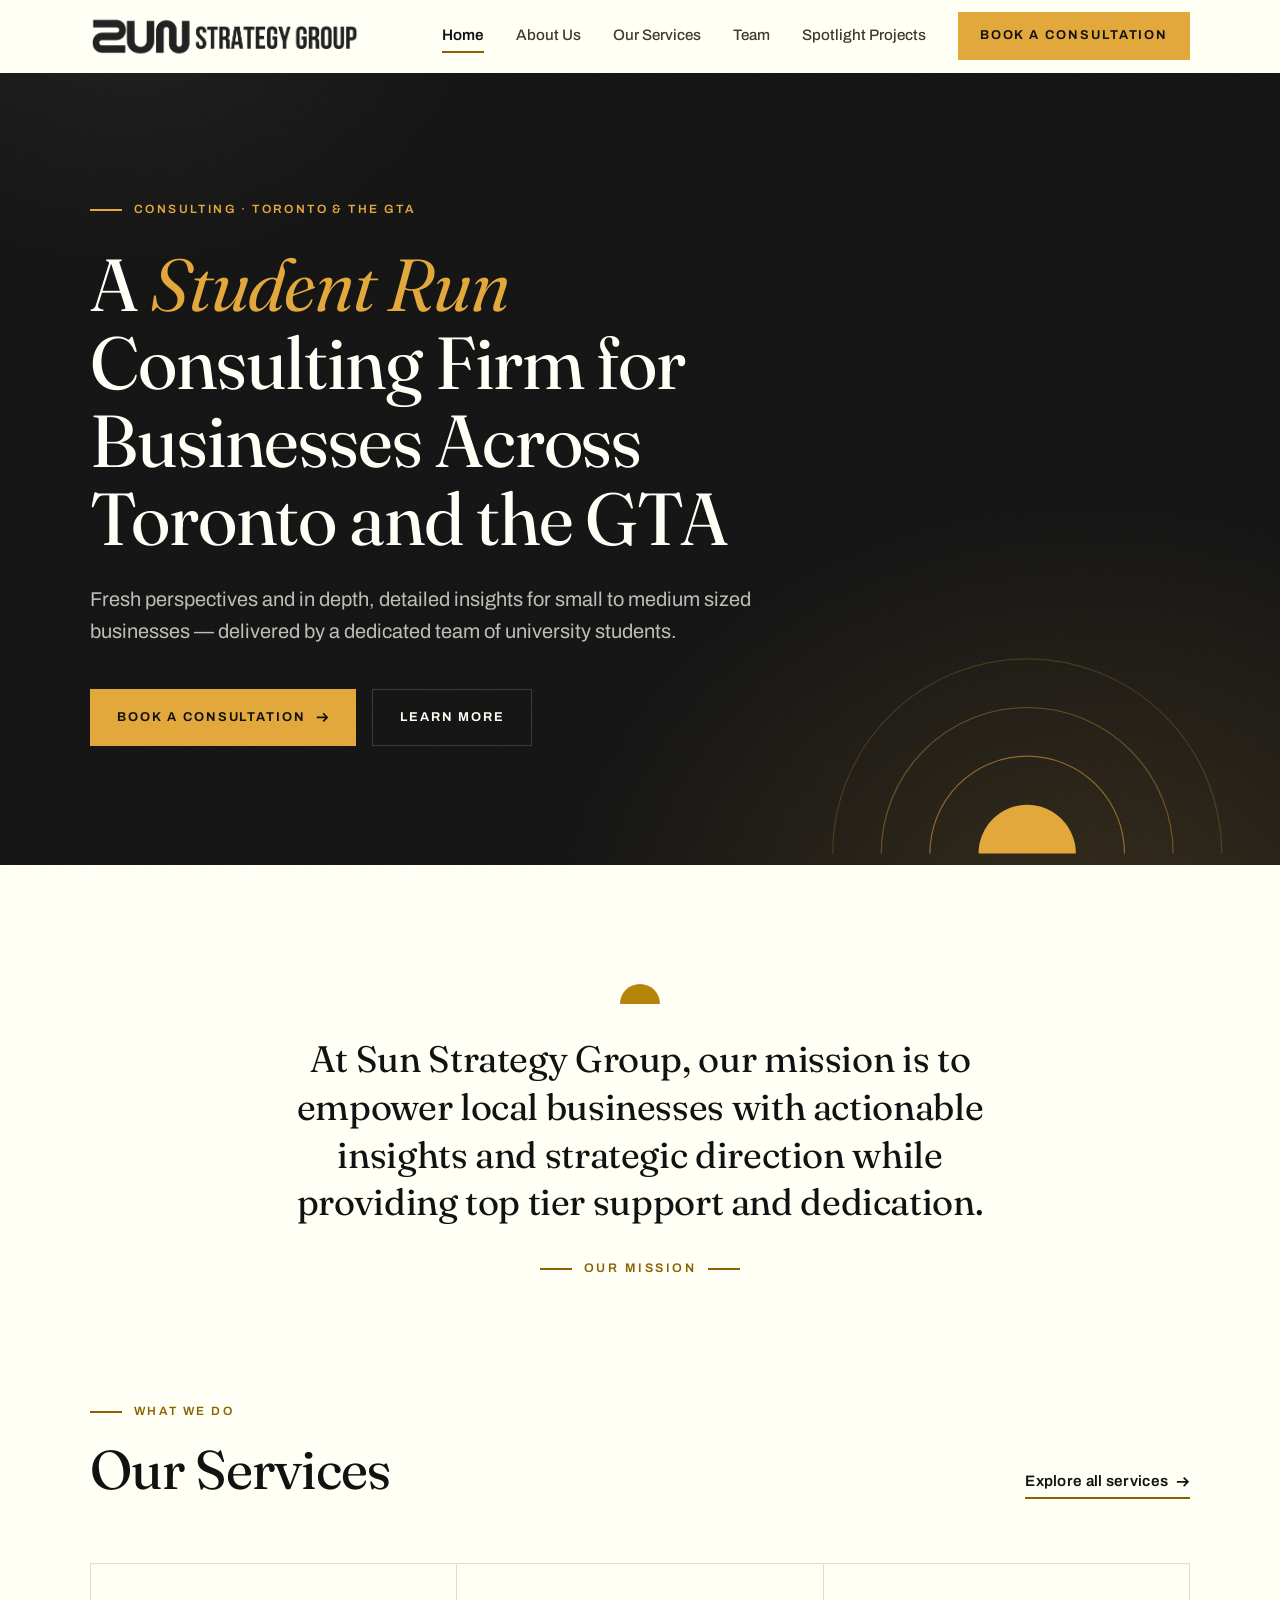
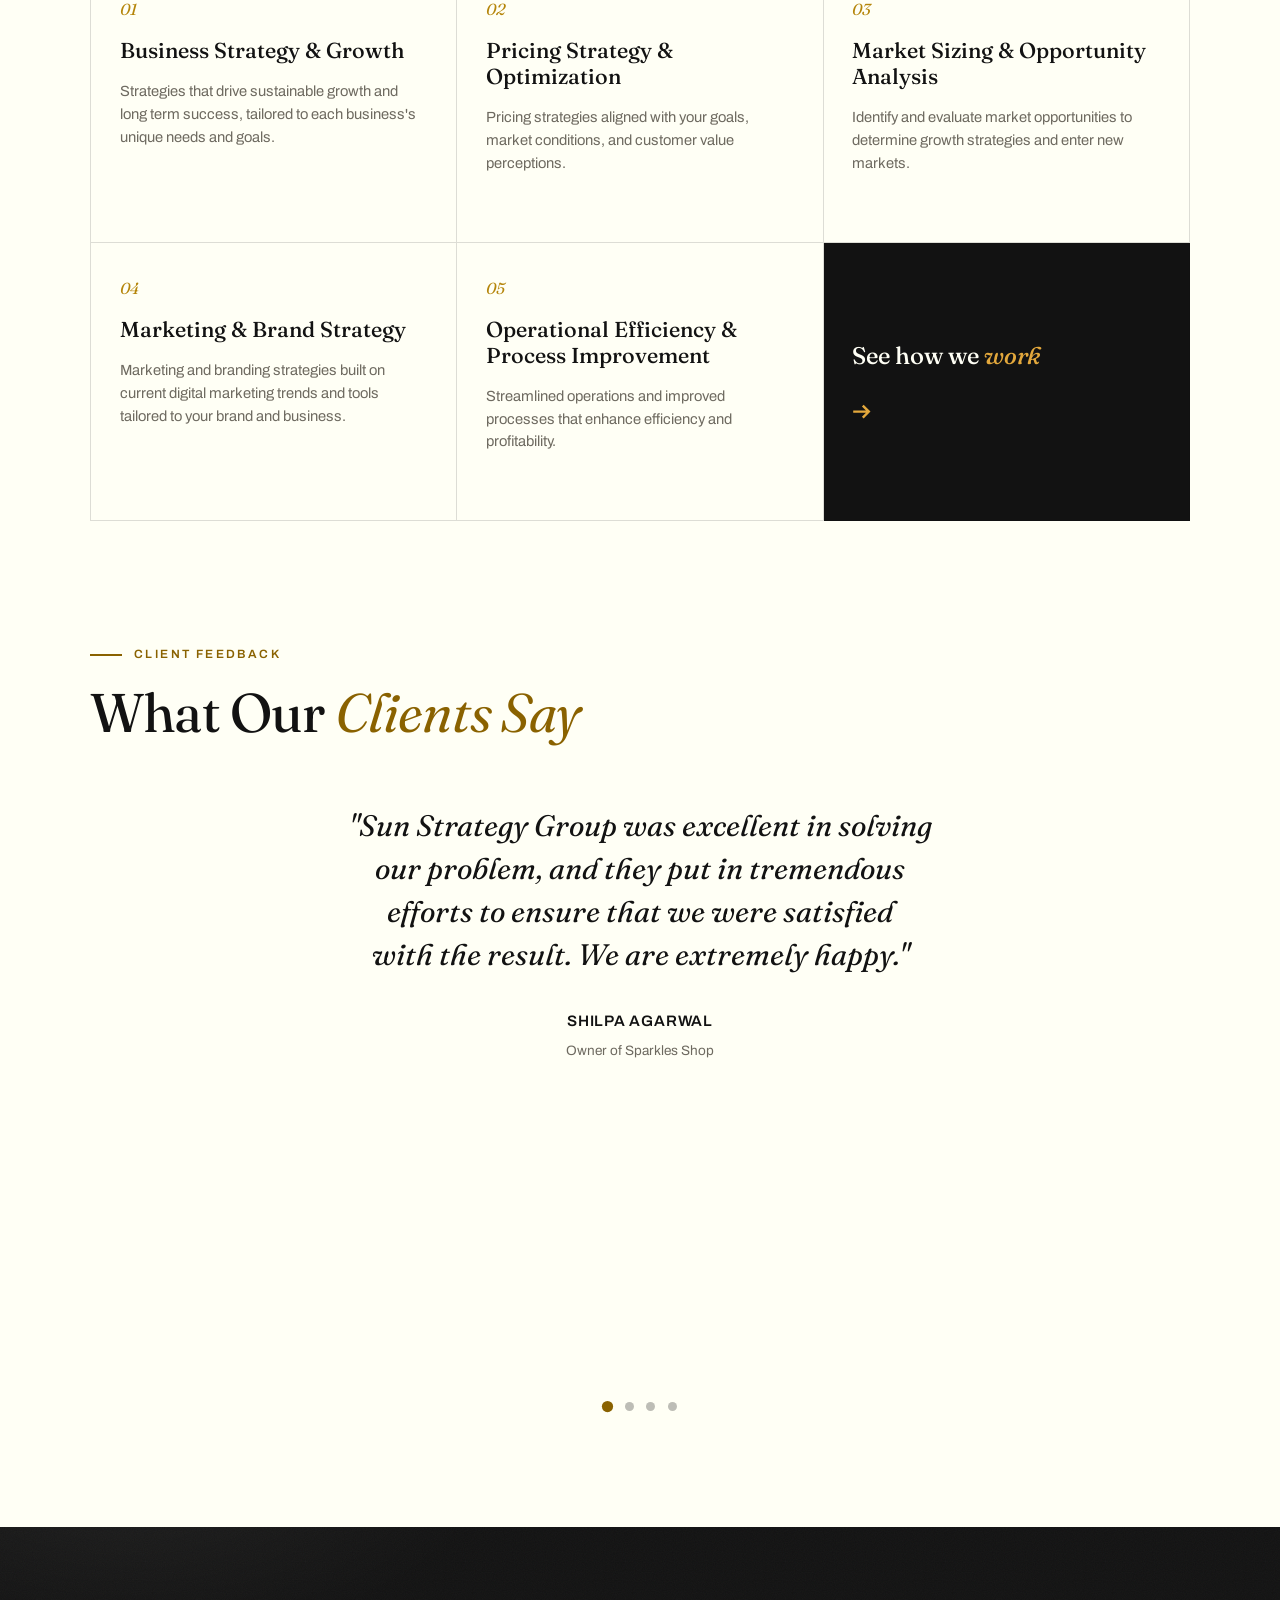
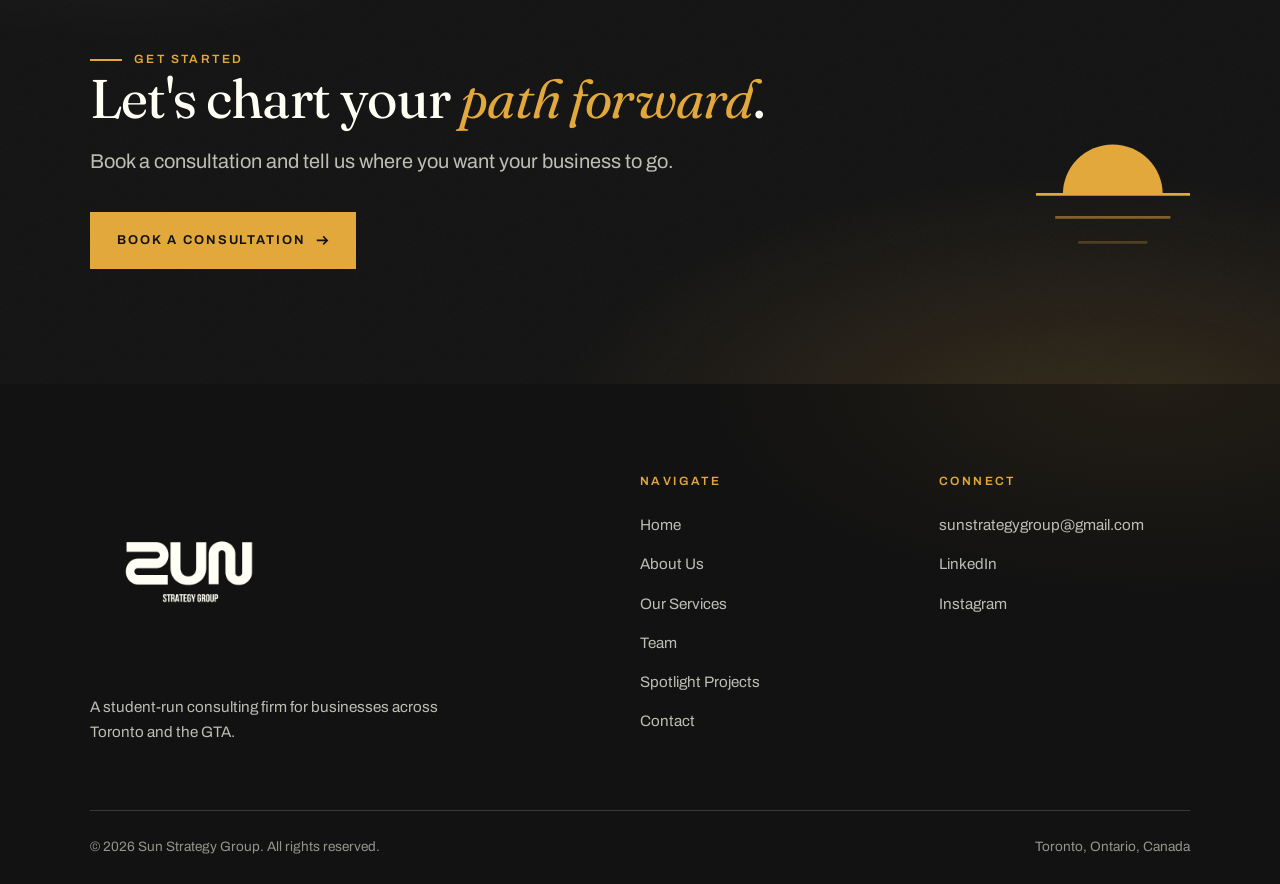
==== index.html @ 27753d13 "Added drobe review" ====
<!DOCTYPE html>
<html lang="en">
<head>
  <meta charset="UTF-8">
  <meta name="viewport" content="width=device-width, initial-scale=1.0">
  <title>Sun Strategy Group</title>
  <meta name="description" content="Sun Strategy Group is a student-run consulting firm helping small and medium-sized businesses across Toronto and the GTA with strategy, pricing, marketing, and operations.">
  <meta property="og:title" content="Sun Strategy Group">
  <meta property="og:description" content="A student-run consulting firm for businesses across Toronto and the GTA.">
  <link rel="icon" href="images/sun-icon.png">
  <link rel="preconnect" href="https://fonts.googleapis.com">
  <link rel="preconnect" href="https://fonts.gstatic.com" crossorigin>
  <link href="https://fonts.googleapis.com/css2?family=Archivo:ital,wght@0,400..700;1,400..700&family=Fraunces:ital,opsz,wght@0,9..144,300..700;1,9..144,300..700&display=swap" rel="stylesheet">
  <link rel="stylesheet" href="css/styles.css">
</head>

<body>
  <a class="skip-link" href="#main">Skip to content</a>

  <header class="site-header">
    <div class="container header-inner">
      <a class="brand" href="./" aria-label="Sun Strategy Group — Home">
        <img src="images/ssg-banner.png" alt="Sun Strategy Group Logo" class="brand-mark">
      </a>
      <button class="nav-toggle" aria-expanded="false" aria-controls="site-nav" aria-label="Menu">
        <span></span>
      </button>
      <nav class="site-nav" id="site-nav" aria-label="Primary">
        <a href="./" aria-current="page">Home</a>
        <a href="about">About Us</a>
        <a href="services">Our Services</a>
        <a href="team">Team</a>
        <a href="past-work">Spotlight Projects</a>
        <a class="btn btn-gold" href="contact">Book a Consultation</a>
      </nav>
    </div>
  </header>

  <main id="main">

    <!-- Hero -->
    <section class="hero on-dark">
      <div class="container hero-grid">
        <div class="hero-copy">
          <p class="eyebrow" data-stagger="1">Consulting · Toronto &amp; the GTA</p>
          <h1 class="display-xl" data-stagger="2">A <em>Student Run</em> Consulting Firm for Businesses Across Toronto and the GTA</h1>
          <p class="lede" data-stagger="3">Fresh perspectives and in depth, detailed insights for small to medium sized businesses — delivered by a dedicated team of university students.</p>
          <div class="hero-actions" data-stagger="4">
            <a class="btn btn-gold" href="contact">
              Book a Consultation
              <svg viewBox="0 0 16 16" aria-hidden="true" fill="none" stroke="currentColor" stroke-width="2"><path d="M1 8h13M9 3l5 5-5 5"/></svg>
            </a>
            <a class="btn btn-outline-dark" href="about">Learn More</a>
          </div>
        </div>
        <div class="hero-sun" aria-hidden="true">
          <svg viewBox="0 0 600 320" fill="none">
            <path d="M60 320a240 240 0 0 1 480 0" stroke="#E3A83C" stroke-opacity=".2" stroke-width="1.5"/>
            <path d="M120 320a180 180 0 0 1 360 0" stroke="#E3A83C" stroke-opacity=".35" stroke-width="1.5"/>
            <path d="M180 320a120 120 0 0 1 240 0" stroke="#E3A83C" stroke-opacity=".55" stroke-width="1.5"/>
            <path d="M240 320a60 60 0 0 1 120 0Z" fill="#E3A83C"/>
          </svg>
        </div>
      </div>
    </section>

    <!-- Mission pull-quote -->
    <section class="mission-band" aria-label="Our mission">
      <div class="container">
        <blockquote data-reveal>
          <svg class="quote-mark" viewBox="0 0 48 26" aria-hidden="true"><path d="M4 24a20 20 0 0 1 40 0Z" fill="#B5850A"/></svg>
          <p>At Sun Strategy Group, our mission is to empower local businesses with actionable insights and strategic direction while providing top tier support and dedication.</p>
          <cite>Our Mission</cite>
        </blockquote>
      </div>
    </section>

    <!-- Services preview -->
    <section class="section" aria-labelledby="services-preview-title" style="padding-top: 0;">
      <div class="container">
        <div class="section-head" data-reveal>
          <div>
            <p class="eyebrow">What We Do</p>
            <h2 class="display-l" id="services-preview-title">Our Services</h2>
          </div>
          <a class="text-link" href="services">
            Explore all services
            <svg viewBox="0 0 16 16" aria-hidden="true" fill="none" stroke="currentColor" stroke-width="2"><path d="M1 8h13M9 3l5 5-5 5"/></svg>
          </a>
        </div>
        <div class="preview-grid">
          <a class="preview-card" href="services#business-strategy" data-reveal="1">
            <span class="num">01</span>
            <h3>Business Strategy &amp; Growth</h3>
            <p>Strategies that drive sustainable growth and long term success, tailored to each business's unique needs and goals.</p>
            <svg class="card-arrow" viewBox="0 0 16 16" aria-hidden="true" fill="none" stroke="currentColor" stroke-width="2"><path d="M1 8h13M9 3l5 5-5 5"/></svg>
          </a>
          <a class="preview-card" href="services#pricing-strategy" data-reveal="2">
            <span class="num">02</span>
            <h3>Pricing Strategy &amp; Optimization</h3>
            <p>Pricing strategies aligned with your goals, market conditions, and customer value perceptions.</p>
            <svg class="card-arrow" viewBox="0 0 16 16" aria-hidden="true" fill="none" stroke="currentColor" stroke-width="2"><path d="M1 8h13M9 3l5 5-5 5"/></svg>
          </a>
          <a class="preview-card" href="services#market-sizing" data-reveal="3">
            <span class="num">03</span>
            <h3>Market Sizing &amp; Opportunity Analysis</h3>
            <p>Identify and evaluate market opportunities to determine growth strategies and enter new markets.</p>
            <svg class="card-arrow" viewBox="0 0 16 16" aria-hidden="true" fill="none" stroke="currentColor" stroke-width="2"><path d="M1 8h13M9 3l5 5-5 5"/></svg>
          </a>
          <a class="preview-card" href="services#marketing-brand" data-reveal="4">
            <span class="num">04</span>
            <h3>Marketing &amp; Brand Strategy</h3>
            <p>Marketing and branding strategies built on current digital marketing trends and tools tailored to your brand and business.</p>
            <svg class="card-arrow" viewBox="0 0 16 16" aria-hidden="true" fill="none" stroke="currentColor" stroke-width="2"><path d="M1 8h13M9 3l5 5-5 5"/></svg>
          </a>
          <a class="preview-card" href="services#operational-efficiency" data-reveal="5">
            <span class="num">05</span>
            <h3>Operational Efficiency &amp; Process Improvement</h3>
            <p>Streamlined operations and improved processes that enhance efficiency and profitability.</p>
            <svg class="card-arrow" viewBox="0 0 16 16" aria-hidden="true" fill="none" stroke="currentColor" stroke-width="2"><path d="M1 8h13M9 3l5 5-5 5"/></svg>
          </a>
          <a class="preview-card is-cta" href="services" data-reveal="6">
            <h3>See how we <em>work</em></h3>
            <svg class="card-arrow" viewBox="0 0 16 16" aria-hidden="true" fill="none" stroke="currentColor" stroke-width="2"><path d="M1 8h13M9 3l5 5-5 5"/></svg>
          </a>
        </div>
      </div>
    </section>

    <!-- Reviews Carousel -->
    <section class="reviews-section" aria-labelledby="reviews-title" style="padding-top: 0;">
      <div class="container">
        <div class="section-head" data-reveal>
          <div>
            <p class="eyebrow">Client Feedback</p>
            <h2 class="display-l" id="reviews-title">What Our <em>Clients Say</em></h2>
          </div>
        </div>
        
        <div class="carousel-container" data-reveal>
          <div class="carousel-viewport" id="reviews-carousel">
            <!-- Review 1 -->
            <div class="carousel-slide" data-index="0">
              <blockquote class="review-quote">
                <p>"Sun Strategy Group was excellent in solving our problem, and they put in tremendous efforts to ensure that we were satisfied with the result. We are extremely happy."</p>
                <cite class="review-author">
                  <strong>Shilpa Agarwal</strong>
                  <span class="author-title">Owner of Sparkles Shop</span>
                </cite>
              </blockquote>
            </div>

            
            <!-- Review 2 -->
            <div class="carousel-slide" data-index="1">
              <blockquote class="review-quote">
                <p>"The Sun Strategy Group team was amazing. They walked me through a step-by-step recommendation about how to best protect the data in my business, which gave me great peace of mind."</p>
                <cite class="review-author">
                  <strong>Korben Hoppe</strong>
                  <span class="author-title">Owner of Lighthouse Publishings</span>
                </cite>
              </blockquote>
            </div>

            <!-- Review 3 -->
            <div class="carousel-slide" data-index="2">
              <blockquote class="review-quote">
                <p>"Working with Sun Strategy Group was an incredible experience. They were very professional and their presentation was very well made. They gave me many options and presented them with the utmost professionalism. They took time and effort to put in the work to give me the best possible options for my business."</p>
                <cite class="review-author">
                  <strong>Aryan Mahajan</strong>
                  <span class="author-title">CEO & Owner of Brands Warehouse</span>
                </cite>
              </blockquote>
            </div>

            <!-- RUIMING SHORTEN TS ITS TOO LONG-->
            <!-- Review 4 -->
            <div class="carousel-slide" data-index="3">
              <blockquote class="review-quote">
                <p>"They didn't hand me one answer and leave. They provided clear recommendations and supported them with real numbers. What I liked is that when I pushed back on the direction I wanted to take it, none of the work went to waste. Their pricing applied regardless of which path I chose, and they had planned for that. On top of that they introduced marketing angles I hadn't considered, including a way to position the app that nobody in my category is pursuing. I left with a clearer picture of where I can take this than I've had since I launched."</p>
                <cite class="review-author">
                  <strong>Kareem Alkhiami</strong>
                  <span class="author-title">Founder of drobe</span>
                </cite>
              </blockquote>
            </div>

          </div>
          
          <!-- Carousel dots -->
          <div class="carousel-dots" id="reviews-dots" aria-label="Review pagination">
            <button class="carousel-dot is-active" aria-label="Go to review 1" data-slide="0"></button>
            <button class="carousel-dot" aria-label="Go to review 2" data-slide="1"></button>
            <button class="carousel-dot" aria-label="Go to review 3" data-slide="2"></button>
            <button class="carousel-dot" aria-label="Go to review 4" data-slide="3"></button>
          </div>
        </div>
      </div>
    </section>

    <!-- CTA band -->
    <section class="cta-band on-dark" aria-labelledby="cta-title">
      <div class="container cta-inner">
        <div data-reveal>
          <p class="eyebrow">Get Started</p>
          <h2 class="display-l" id="cta-title">Let's chart your <em>path forward</em>.</h2>
          <p class="lede">Book a consultation and tell us where you want your business to go.</p>
          <div class="cta-actions">
            <a class="btn btn-gold" href="contact">
              Book a Consultation
              <svg viewBox="0 0 16 16" aria-hidden="true" fill="none" stroke="currentColor" stroke-width="2"><path d="M1 8h13M9 3l5 5-5 5"/></svg>
            </a>
          </div>
        </div>
        
        <svg class="cta-sun" data-reveal viewBox="0 0 240 240" xmlns="http://www.w3.org/2000/svg" role="img" aria-label="Abstract horizon sun icon">
          <g transform="translate(120,100) scale(3)">
            <path d="M -26 8 A 26 26 0 0 1 26 8 Z" fill="#E3A83C"/>
            <line x1="-45" y1="8" x2="45" y2="8" stroke="#E3A83C" stroke-width="1.5"/>
            <line x1="-30" y1="20" x2="30" y2="20" stroke="#E3A83C" stroke-width="1.5" opacity="0.5"/>
            <line x1="-18" y1="33" x2="18" y2="33" stroke="#E3A83C" stroke-width="1.5" opacity="0.25"/>
          </g>
        </svg>

      </div>
    </section>

  </main>

  <footer class="site-footer">
    <div class="container">
      <div class="footer-top">
        <div class="footer-brand">
          <img class="brand-mark" src="images/sun-logo-black.png" alt="Sun Strategy Group Logo">
          <p class="footer-tagline">A student-run consulting firm for businesses across Toronto and the GTA.</p>
        </div>
        <nav class="footer-col" aria-label="Footer">
          <h4>Navigate</h4>
          <ul>
            <li><a href="./">Home</a></li>
            <li><a href="about">About Us</a></li>
            <li><a href="services">Our Services</a></li>
            <li><a href="team">Team</a></li>
            <li><a href="past-work">Spotlight Projects</a></li>
            <li><a href="contact">Contact</a></li>
          </ul>
        </nav>
        <div class="footer-col">
          <h4>Connect</h4>
          <ul>
            <li><a href="mailto:sunstrategygroup@gmail.com">sunstrategygroup@gmail.com</a></li>
            <li><a href="https://www.linkedin.com/company/sun-strategy-group/" target="_blank" rel="noopener">LinkedIn</a></li>
            <li><a href="https://www.instagram.com/sunstrategygroup/" target="_blank" rel="noopener">Instagram</a></li>
          </ul>
        </div>
      </div>
      <div class="footer-bottom">
        <span>© 2026 Sun Strategy Group. All rights reserved.</span>
        <span>Toronto, Ontario, Canada</span>
      </div>
    </div>
  </footer>

  <script src="js/main.js"></script>
</body>
</html>
---- css/styles.css ----
/* ==========================================================================
   Sun Strategy Group — shared stylesheet
   Palette: ink #121212 on warm paper #FFFFF5, restrained sun-gold accent.
   Type: Fraunces (editorial serif display) + Archivo (grotesque sans).
   ========================================================================== */

:root {
  --paper: #fffff5;
  --ink: #121212;
  --ink-soft: #3d3a33;
  --ink-faint: #6e6a60;
  --line: rgba(18, 18, 18, 0.14);
  --line-strong: rgba(18, 18, 18, 0.28);
  --gold: #e3a83c;        /* accent on dark grounds */
  --gold-bright: #efba5c; /* hover on dark */
  --gold-deep: #8a6200;   /* accessible accent text on paper */
  --gold-num: #b5850a;    /* large decorative numerals on paper */
  --dark: #121212;
  --dark-2: #1b1914;      /* warm near-black for cards on dark */
  --paper-line: rgba(255, 255, 245, 0.16);
  --paper-dim: rgba(255, 255, 245, 0.72);

  --font-display: "Fraunces", Georgia, serif;
  --font-sans: "Archivo", "Helvetica Neue", Arial, sans-serif;

  --container: 1180px;
  --gutter: clamp(1.25rem, 5vw, 2.5rem);
  --section-pad: clamp(4.5rem, 9vw, 7.5rem);

  --ease-out: cubic-bezier(0.22, 1, 0.36, 1);
}

/* ---------- Reset ---------- */

*,
*::before,
*::after {
  box-sizing: border-box;
}

html {
  scroll-behavior: smooth;
}

body {
  margin: 0;
  background: var(--paper);
  color: var(--ink);
  font-family: var(--font-sans);
  font-size: 1.0625rem;
  line-height: 1.65;
  -webkit-font-smoothing: antialiased;
  text-rendering: optimizeLegibility;
}

img,
svg {
  display: block;
  max-width: 100%;
}

h1,
h2,
h3,
h4,
p,
ul,
ol,
figure,
blockquote {
  margin: 0;
}

a {
  color: inherit;
}

button {
  font: inherit;
}

::selection {
  background: var(--gold);
  color: var(--ink);
}

/* ---------- Utilities ---------- */

.container {
  max-width: var(--container);
  margin-inline: auto;
  padding-inline: var(--gutter);
}

.skip-link {
  position: absolute;
  left: -999px;
  top: 0;
  z-index: 100;
  background: var(--ink);
  color: var(--paper);
  padding: 0.75rem 1.25rem;
  font-weight: 600;
}

.skip-link:focus {
  left: 0;
}

:focus-visible {
  outline: 2px solid var(--gold-deep);
  outline-offset: 3px;
}

.on-dark :focus-visible {
  outline-color: var(--gold);
}

/* ---------- Typography ---------- */

.eyebrow {
  display: inline-flex;
  align-items: center;
  gap: 0.75rem;
  font-size: 0.75rem;
  font-weight: 600;
  letter-spacing: 0.2em;
  text-transform: uppercase;
  color: var(--gold-deep);
}

.eyebrow::before {
  content: "";
  width: 2rem;
  height: 2px;
  background: var(--gold-deep);
}

.on-dark .eyebrow {
  color: var(--gold);
}

.on-dark .eyebrow::before {
  background: var(--gold);
}

.display-xl,
.display-l,
.display-m {
  font-family: var(--font-display);
  font-weight: 420;
  line-height: 1.06;
  letter-spacing: -0.015em;
  text-wrap: balance;
}

.display-xl {
  font-size: clamp(2.6rem, 6.2vw, 4.6rem);
}

.display-l {
  font-size: clamp(2.2rem, 4.6vw, 3.4rem);
}

.display-m {
  font-size: clamp(1.7rem, 3.2vw, 2.4rem);
  line-height: 1.15;
}

.display-xl em,
.display-l em,
.display-m em {
  font-style: italic;
  font-weight: 380;
  color: var(--gold-deep);
}

.on-dark .display-xl em,
.on-dark .display-l em,
.on-dark .display-m em {
  color: var(--gold);
}

.lede {
  font-size: clamp(1.1rem, 1.8vw, 1.25rem);
  line-height: 1.6;
  color: var(--ink-soft);
  max-width: 38em;
}

.on-dark .lede {
  color: var(--paper-dim);
}

.body-copy {
  color: var(--ink-soft);
  max-width: 38em;
}

.body-copy + .body-copy {
  margin-top: 1.1em;
}

/* ---------- Buttons & text links ---------- */

.btn {
  display: inline-flex;
  align-items: center;
  gap: 0.65rem;
  padding: 1.05rem 1.65rem;
  font-family: var(--font-sans);
  font-size: 0.8rem;
  font-weight: 650;
  letter-spacing: 0.15em;
  text-transform: uppercase;
  text-decoration: none;
  border: 1px solid transparent;
  cursor: pointer;
  transition: background-color 0.25s var(--ease-out), color 0.25s var(--ease-out),
    border-color 0.25s var(--ease-out);
}

.btn svg {
  width: 1em;
  height: 1em;
  transition: transform 0.25s var(--ease-out);
}

.btn:hover svg {
  transform: translateX(4px);
}

.btn-gold {
  background: var(--gold);
  color: var(--ink);
}

.btn-gold:hover {
  background: var(--gold-bright);
}

.btn-ink {
  background: var(--ink);
  color: var(--paper);
}

.btn-ink:hover {
  background: #322f28;
}

.btn-outline-dark {
  border-color: var(--paper-line);
  color: var(--paper);
  background: transparent;
}

.btn-outline-dark:hover {
  border-color: var(--gold);
  color: var(--gold);
}

.btn-outline-light {
  border-color: var(--line-strong);
  color: var(--ink);
  background: transparent;
}

.btn-outline-light:hover {
  border-color: var(--ink);
  background: var(--ink);
  color: var(--paper);
}

.text-link {
  display: inline-flex;
  align-items: center;
  gap: 0.5rem;
  font-weight: 600;
  font-size: 0.95rem;
  letter-spacing: 0.02em;
  text-decoration: none;
  color: var(--ink);
  border-bottom: 2px solid var(--gold-deep);
  padding-bottom: 0.15rem;
  transition: color 0.2s var(--ease-out), border-color 0.2s var(--ease-out);
}

.text-link:hover {
  color: var(--gold-deep);
}

.text-link svg {
  width: 0.9em;
  height: 0.9em;
  transition: transform 0.25s var(--ease-out);
}

.text-link:hover svg {
  transform: translateX(3px);
}

.on-dark .text-link {
  color: var(--paper);
  border-bottom-color: var(--gold);
}

.on-dark .text-link:hover {
  color: var(--gold);
}

/* ---------- Header ---------- */

.site-header {
  position: sticky;
  top: 0;
  z-index: 50;
  background: var(--paper);
  border-bottom: 1px solid transparent;
  transition: border-color 0.3s var(--ease-out), box-shadow 0.3s var(--ease-out);
}

.site-header.is-scrolled {
  border-bottom-color: var(--line);
  box-shadow: 0 1px 0 rgba(18, 18, 18, 0.03), 0 10px 30px -18px rgba(18, 18, 18, 0.25);
}

.header-inner {
  display: flex;
  align-items: center;
  justify-content: space-between;
  gap: 1.5rem;
  padding-block: 0;
  height: 4.5rem;
}

.brand {
  display: inline-flex;
  align-items: center;
  gap: 0.7rem;
  text-decoration: none;
  color: var(--ink);
  height: 100%;
}

.brand-mark {
  height: 70%;
  width: auto;
  flex: none;
}

.brand-name {
  font-family: var(--font-display);
  font-weight: 560;
  font-size: 1.18rem;
  letter-spacing: 0.005em;
  white-space: nowrap;
}

.site-nav {
  display: flex;
  align-items: center;
  gap: clamp(1.2rem, 2.5vw, 2.2rem);
}

.site-nav a:not(.btn) {
  position: relative;
  font-size: 0.95rem;
  font-weight: 500;
  text-decoration: none;
  color: var(--ink-soft);
  padding-block: 0.3rem;
  transition: color 0.2s var(--ease-out);
}

.site-nav a:not(.btn)::after {
  content: "";
  position: absolute;
  left: 0;
  bottom: 0;
  width: 100%;
  height: 2px;
  background: var(--gold-deep);
  transform: scaleX(0);
  transform-origin: left;
  transition: transform 0.25s var(--ease-out);
}

.site-nav a:not(.btn):hover {
  color: var(--ink);
}

.site-nav a:not(.btn):hover::after,
.site-nav a:not(.btn)[aria-current="page"]::after {
  transform: scaleX(1);
}

.site-nav a[aria-current="page"] {
  color: var(--ink);
  font-weight: 600;
}

.site-nav .btn {
  padding: 0.8rem 1.3rem;
}

.nav-toggle {
  display: none;
  position: relative;
  z-index: 60;
  width: 2.75rem;
  height: 2.75rem;
  border: 1px solid var(--line-strong);
  background: transparent;
  cursor: pointer;
}

.nav-toggle span,
.nav-toggle span::before,
.nav-toggle span::after {
  position: absolute;
  left: 50%;
  width: 1.25rem;
  height: 2px;
  background: currentColor;
  content: "";
  transition: transform 0.3s var(--ease-out), opacity 0.2s;
}

.nav-toggle span {
  top: 50%;
  transform: translate(-50%, -50%);
}

.nav-toggle span::before {
  top: -6px;
  transform: translateX(-50%);
}

.nav-toggle span::after {
  top: 6px;
  transform: translateX(-50%);
}

/* Mobile nav state */

.nav-open .nav-toggle {
  color: var(--paper);
  border-color: var(--paper-line);
}

.nav-open .nav-toggle span {
  background: transparent;
}

.nav-open .nav-toggle span::before {
  transform: translateX(-50%) translateY(6px) rotate(45deg);
}

.nav-open .nav-toggle span::after {
  transform: translateX(-50%) translateY(-6px) rotate(-45deg);
}

@media (max-width: 860px) {
  .nav-toggle {
    display: block;
  }

  .site-nav {
    position: fixed;
    inset: 0;
    z-index: 55;
    flex-direction: column;
    align-items: flex-start;
    justify-content: center;
    gap: 1.4rem;
    padding: var(--gutter);
    background: var(--dark);
    visibility: hidden;
    opacity: 0;
    transition: opacity 0.3s var(--ease-out), visibility 0.3s;
  }

  .nav-open .site-nav {
    visibility: visible;
    opacity: 1;
  }

  .nav-open {
    overflow: hidden;
  }

  .site-nav a:not(.btn) {
    font-family: var(--font-display);
    font-size: clamp(1.8rem, 7vw, 2.4rem);
    font-weight: 420;
    color: var(--paper);
    opacity: 0;
    transform: translateY(14px);
    transition: opacity 0.4s var(--ease-out), transform 0.4s var(--ease-out), color 0.2s;
  }

  .nav-open .site-nav a:not(.btn) {
    opacity: 1;
    transform: none;
  }

  .nav-open .site-nav a:nth-child(1) { transition-delay: 0.08s; }
  .nav-open .site-nav a:nth-child(2) { transition-delay: 0.14s; }
  .nav-open .site-nav a:nth-child(3) { transition-delay: 0.2s; }
  .nav-open .site-nav a:nth-child(4) { transition-delay: 0.26s; }
  .nav-open .site-nav a:nth-child(5) { transition-delay: 0.32s; }
  .nav-open .site-nav a:nth-child(6) { transition-delay: 0.38s; }

  .site-nav a:not(.btn):hover,
  .site-nav a:not(.btn)[aria-current="page"] {
    color: var(--gold);
  }

  .site-nav a:not(.btn)::after {
    display: none;
  }

  .site-nav .btn {
    margin-top: 1rem;
    opacity: 0;
    transform: translateY(14px);
    transition: opacity 0.4s var(--ease-out) 0.44s, transform 0.4s var(--ease-out) 0.44s,
      background-color 0.25s;
  }

  .nav-open .site-nav .btn {
    opacity: 1;
    transform: none;
  }
}

/* ---------- Dark sections (shared atmosphere) ---------- */

.on-dark {
  position: relative;
  background: var(--dark);
  color: var(--paper);
  overflow: hidden;
}

.on-dark::before {
  content: "";
  position: absolute;
  inset: 0;
  pointer-events: none;
  background:
    radial-gradient(60% 80% at 85% 110%, rgba(227, 168, 60, 0.16), transparent 70%),
    radial-gradient(40% 50% at 10% -10%, rgba(255, 255, 245, 0.05), transparent 70%);
}

.on-dark::after {
  content: "";
  position: absolute;
  inset: 0;
  pointer-events: none;
  opacity: 0.045;
  background-image: url("data:image/svg+xml,%3Csvg xmlns='http://www.w3.org/2000/svg' width='160' height='160'%3E%3Cfilter id='n'%3E%3CfeTurbulence type='fractalNoise' baseFrequency='0.9' numOctaves='2'/%3E%3C/filter%3E%3Crect width='160' height='160' filter='url(%23n)'/%3E%3C/svg%3E");
}

.on-dark > * {
  position: relative;
  z-index: 1;
}

/* ---------- Home hero ---------- */

.hero {
  display: flex;
  align-items: center;
  min-height: min(88vh, 56rem);
  padding-block: clamp(5rem, 12vh, 8rem);
}

.hero-grid {
  position: relative;
  width: 100%;
}

.hero-copy {
  max-width: 44rem;
}

.hero .eyebrow {
  margin-bottom: 1.6rem;
}

.hero .lede {
  margin-top: 1.6rem;
}

.hero-actions {
  display: flex;
  flex-wrap: wrap;
  gap: 1rem;
  margin-top: 2.6rem;
}

.hero-sun {
  position: absolute;
  right: calc(-1 * var(--gutter));
  bottom: calc(-1 * clamp(5rem, 12vh, 8rem));
  width: clamp(18rem, 38vw, 34rem);
  pointer-events: none;
}

.hero-sun svg {
  width: 100%;
  height: auto;
}

@media (max-width: 1020px) {
  .hero-sun {
    opacity: 0.35;
    right: -10%;
  }
}

/* Load-in choreography (home hero) */

@media (prefers-reduced-motion: no-preference) {
  .hero [data-stagger] {
    opacity: 0;
    transform: translateY(22px);
    animation: rise 0.9s var(--ease-out) forwards;
  }

  .hero [data-stagger="1"] { animation-delay: 0.05s; }
  .hero [data-stagger="2"] { animation-delay: 0.18s; }
  .hero [data-stagger="3"] { animation-delay: 0.31s; }
  .hero [data-stagger="4"] { animation-delay: 0.44s; }

  .hero-sun {
    opacity: 0;
    transform: translateY(40px);
    animation: sunrise 1.4s var(--ease-out) 0.3s forwards;
  }

  @media (max-width: 1020px) {
    .hero-sun {
      animation-name: sunrise-dim;
    }
  }
}

@keyframes rise {
  to {
    opacity: 1;
    transform: none;
  }
}

@keyframes sunrise {
  to {
    opacity: 1;
    transform: none;
  }
}

@keyframes sunrise-dim {
  to {
    opacity: 0.35;
    transform: none;
  }
}

/* ---------- Subpage header band ---------- */

.page-head {
  padding-block: clamp(4rem, 8vw, 6.5rem) clamp(3rem, 6vw, 5rem);
  border-bottom: 1px solid var(--line);
}

.page-head .eyebrow {
  margin-bottom: 1.4rem;
}

.page-head .lede {
  margin-top: 1.5rem;
}

/* ---------- Generic section scaffolding ---------- */

.section {
  padding-block: var(--section-pad);
}

.section-head {
  display: flex;
  flex-wrap: wrap;
  align-items: flex-end;
  justify-content: space-between;
  gap: 1.5rem 3rem;
  margin-bottom: clamp(2.5rem, 5vw, 4rem);
}

.section-head .eyebrow {
  margin-bottom: 1.2rem;
}

/* ---------- Mission band ---------- */

.mission-band {
  padding-block: var(--section-pad);
}

.mission-band blockquote {
  position: relative;
  max-width: 56rem;
  margin-inline: auto;
  text-align: center;
}

.mission-band .quote-mark {
  display: block;
  margin: 0 auto 1.8rem;
  width: 3rem;
  height: auto;
}

.mission-band p {
  font-family: var(--font-display);
  font-weight: 400;
  font-size: clamp(1.5rem, 3vw, 2.3rem);
  line-height: 1.3;
  letter-spacing: -0.01em;
  text-wrap: balance;
}

.mission-band cite {
  display: inline-flex;
  align-items: center;
  gap: 0.75rem;
  margin-top: 2rem;
  font-style: normal;
  font-size: 0.78rem;
  font-weight: 600;
  letter-spacing: 0.2em;
  text-transform: uppercase;
}

.mission-band cite::before,
.mission-band cite::after {
  content: "";
  width: 2rem;
  height: 2px;
}

.mission-band.on-dark cite {
  color: var(--gold);
}

.mission-band.on-dark cite::before,
.mission-band.on-dark cite::after {
  background: var(--gold);
}

.mission-band:not(.on-dark) cite {
  color: var(--gold-deep);
}

.mission-band:not(.on-dark) cite::before,
.mission-band:not(.on-dark) cite::after {
  background: var(--gold-deep);
}

/* ---------- Services preview (home) ---------- */

.preview-grid {
  display: grid;
  grid-template-columns: repeat(3, 1fr);
  border-top: 1px solid var(--line);
  border-left: 1px solid var(--line);
}

.preview-card {
  display: flex;
  flex-direction: column;
  gap: 1rem;
  min-height: 15.5rem;
  padding: 2rem 1.8rem;
  border-right: 1px solid var(--line);
  border-bottom: 1px solid var(--line);
  text-decoration: none;
  color: inherit;
  background: transparent;
  transition: background-color 0.3s var(--ease-out);
}

.preview-card:hover {
  background: rgba(18, 18, 18, 0.035);
}

.preview-card .num {
  font-family: var(--font-display);
  font-style: italic;
  font-size: 1rem;
  color: var(--gold-num);
}

.preview-card h3 {
  font-family: var(--font-display);
  font-weight: 480;
  font-size: 1.35rem;
  line-height: 1.2;
}

.preview-card p {
  font-size: 0.92rem;
  line-height: 1.55;
  color: var(--ink-faint);
}

.preview-card .card-arrow {
  margin-top: auto;
  width: 1.2rem;
  height: 1.2rem;
  color: var(--gold-deep);
  opacity: 0;
  transform: translateX(-6px);
  transition: opacity 0.25s var(--ease-out), transform 0.25s var(--ease-out);
}

.preview-card:hover .card-arrow {
  opacity: 1;
  transform: none;
}

.preview-card.is-cta {
  background: var(--ink);
  color: var(--paper);
  justify-content: center;
}

.preview-card.is-cta h3 {
  font-size: 1.5rem;
}

.preview-card.is-cta h3 em {
  font-style: italic;
  color: var(--gold);
}

.preview-card.is-cta .card-arrow {
  margin-top: 1rem;
  color: var(--gold);
  opacity: 1;
  transform: none;
}

.preview-card.is-cta:hover {
  background: #221f19;
}

@media (max-width: 900px) {
  .preview-grid {
    grid-template-columns: repeat(2, 1fr);
  }
}

@media (max-width: 580px) {
  .preview-grid {
    grid-template-columns: 1fr;
  }

  .preview-card {
    min-height: 0;
  }
}

/* ---------- Split rows (about: story / approach) ---------- */

.split-row {
  display: grid;
  grid-template-columns: minmax(0, 5fr) minmax(0, 7fr);
  gap: 2rem 5rem;
  padding-block: clamp(3rem, 6vw, 4.5rem);
}

.split-row + .split-row {
  border-top: 1px solid var(--line);
}

.split-row h2 {
  font-family: var(--font-display);
  font-weight: 460;
  font-size: clamp(1.6rem, 2.6vw, 2.1rem);
  line-height: 1.15;
}

.split-row .row-kicker {
  display: block;
  font-family: var(--font-sans);
  font-size: 0.75rem;
  font-weight: 600;
  letter-spacing: 0.2em;
  text-transform: uppercase;
  color: var(--gold-deep);
  margin-bottom: 0.9rem;
}

@media (max-width: 760px) {
  .split-row {
    grid-template-columns: 1fr;
    gap: 1.25rem;
  }
}

/* ---------- Values ---------- */

.values-list {
  list-style: none;
  padding: 0;
  border-top: 1px solid var(--line);
}

.values-list li {
  display: grid;
  grid-template-columns: 4.5rem minmax(0, 4fr) minmax(0, 7fr);
  gap: 1rem 3rem;
  align-items: baseline;
  padding-block: 1.9rem;
  border-bottom: 1px solid var(--line);
}

.values-list .num {
  font-family: var(--font-display);
  font-style: italic;
  font-size: 1.15rem;
  color: var(--gold-num);
}

.values-list h3 {
  font-family: var(--font-display);
  font-weight: 480;
  font-size: 1.45rem;
}

.values-list p {
  color: var(--ink-soft);
}

@media (max-width: 760px) {
  .values-list li {
    grid-template-columns: 3rem 1fr;
    gap: 0.4rem 1rem;
  }

  .values-list p {
    grid-column: 2;
  }
}

/* ---------- Services page blocks ---------- */

.service-block {
  display: grid;
  grid-template-columns: minmax(0, 6fr) minmax(0, 6fr);
  gap: 1.5rem 5rem;
  padding-block: clamp(3rem, 6vw, 4.75rem);
  border-top: 1px solid var(--line);
  scroll-margin-top: 5.5rem;
}

.service-block:last-of-type {
  border-bottom: 1px solid var(--line);
}

.service-block .num {
  display: block;
  font-family: var(--font-display);
  font-style: italic;
  font-size: clamp(2.2rem, 4vw, 3.2rem);
  line-height: 1;
  color: var(--gold-num);
  margin-bottom: 1.1rem;
}

.service-block h2 {
  font-family: var(--font-display);
  font-weight: 460;
  font-size: clamp(1.7rem, 3vw, 2.35rem);
  line-height: 1.12;
  max-width: 14em;
}

.service-block .service-desc {
  color: var(--ink-soft);
  max-width: 36em;
}

.offer-label {
  display: block;
  font-size: 0.75rem;
  font-weight: 600;
  letter-spacing: 0.2em;
  text-transform: uppercase;
  color: var(--gold-deep);
  margin: 1.9rem 0 0.9rem;
}

.offer-list {
  list-style: none;
  padding: 0;
  display: flex;
  flex-wrap: wrap;
  gap: 0.6rem;
}

.offer-list li {
  padding: 0.5rem 0.95rem;
  border: 1px solid var(--line-strong);
  font-size: 0.88rem;
  font-weight: 500;
  letter-spacing: 0.01em;
  transition: border-color 0.25s var(--ease-out), background-color 0.25s var(--ease-out);
}

.service-block:hover .offer-list li {
  border-color: var(--ink);
}

@media (max-width: 820px) {
  .service-block {
    grid-template-columns: 1fr;
    gap: 1.5rem;
  }
}

/* ---------- Team ---------- */

.team-grid {
  display: grid;
  grid-template-columns: repeat(3, 1fr);
  gap: clamp(2rem, 4vw, 3.5rem) clamp(1.5rem, 3vw, 2.5rem);
}

.member {
  display: flex;
  flex-direction: column;
}

.member-photo {
  position: relative;
  aspect-ratio: 4 / 5;
  background: var(--dark-2);
  overflow: hidden;
}

.member-photo::after {
  content: "";
  position: absolute;
  inset: 0;
  pointer-events: none;
  background: radial-gradient(80% 60% at 50% 110%, rgba(227, 168, 60, 0.22), transparent 70%);
}

.member-photo img {
  width: 100%;
  height: 100%;
  object-fit: cover;
}

.avatar-fallback {
  position: absolute;
  inset: 0;
  display: grid;
  place-items: center;
  font-family: var(--font-display);
  font-style: italic;
  font-weight: 400;
  font-size: clamp(2.6rem, 5vw, 3.6rem);
  color: var(--gold);
  letter-spacing: 0.04em;
}

.member h3 {
  font-family: var(--font-display);
  font-weight: 500;
  font-size: 1.35rem;
  margin-top: 1.3rem;
}

.member .role {
  font-size: 0.78rem;
  font-weight: 600;
  letter-spacing: 0.16em;
  text-transform: uppercase;
  color: var(--gold-deep);
  margin-top: 0.35rem;
}

.member .bio {
  font-size: 0.95rem;
  color: var(--ink-soft);
  margin-top: 0.85rem;
}

.member .text-link {
  margin-top: 1rem;
  align-self: flex-start;
  font-size: 0.88rem;
}

@media (max-width: 900px) {
  .team-grid {
    grid-template-columns: repeat(2, 1fr);
  }
}

@media (max-width: 560px) {
  .team-grid {
    grid-template-columns: 1fr;
  }
}

/* ---------- Contact ---------- */

.contact-layout {
  display: grid;
  grid-template-columns: minmax(0, 5fr) minmax(0, 7fr);
  gap: 3rem 6rem;
}

.contact-details {
  list-style: none;
  padding: 0;
  display: flex;
  flex-direction: column;
}

.contact-details li {
  padding-block: 1.4rem;
  border-bottom: 1px solid var(--line);
}

.contact-details li:first-child {
  border-top: 1px solid var(--line);
}

.contact-details .label {
  display: block;
  font-size: 0.72rem;
  font-weight: 600;
  letter-spacing: 0.2em;
  text-transform: uppercase;
  color: var(--gold-deep);
  margin-bottom: 0.4rem;
}

.contact-details a {
  font-family: var(--font-display);
  font-size: 1.2rem;
  font-weight: 460;
  text-decoration: none;
  color: var(--ink);
  border-bottom: 2px solid transparent;
  transition: border-color 0.2s var(--ease-out), color 0.2s var(--ease-out);
}

.contact-details a:hover {
  color: var(--gold-deep);
  border-bottom-color: var(--gold-deep);
}

.contact-details .plain {
  font-family: var(--font-display);
  font-size: 1.2rem;
  font-weight: 460;
}

.contact-form .field {
  margin-bottom: 1.8rem;
}

.contact-form label {
  display: block;
  font-size: 0.75rem;
  font-weight: 600;
  letter-spacing: 0.18em;
  text-transform: uppercase;
  color: var(--ink-soft);
  margin-bottom: 0.55rem;
}

.contact-form input,
.contact-form textarea {
  width: 100%;
  background: transparent;
  border: none;
  border-bottom: 1px solid var(--line-strong);
  padding: 0.65rem 0.1rem;
  font: inherit;
  color: var(--ink);
  border-radius: 0;
  transition: border-color 0.25s var(--ease-out);
}

.contact-form input:focus,
.contact-form textarea:focus {
  outline: none;
  border-bottom: 2px solid var(--gold-deep);
}

.contact-form textarea {
  resize: vertical;
  min-height: 8rem;
}

.form-note {
  font-size: 0.88rem;
  color: var(--ink-faint);
  margin-top: 1.1rem;
}

.form-note a {
  color: var(--gold-deep);
  font-weight: 600;
}

.form-after {
  margin-top: 1.1rem;
  padding: 0.9rem 1.1rem;
  border: 1px solid var(--gold-deep);
  font-size: 0.92rem;
  color: var(--ink-soft);
  background: rgba(227, 168, 60, 0.08);
}

@media (max-width: 820px) {
  .contact-layout {
    grid-template-columns: 1fr;
  }
}

/* ---------- CTA band ---------- */

.cta-band {
  padding-block: var(--section-pad);
}

.cta-inner {
  display: grid;
  grid-template-columns: minmax(0, 8fr) auto;
  align-items: center;
  gap: 2rem 4rem;
}

.cta-band .display-l {
  max-width: 16em;
}

.cta-band .lede {
  margin-top: 1.1rem;
}

.cta-sun {
  width: clamp(7rem, 12vw, 10rem);
  justify-self: end;
  align-self: end;
}

@media (max-width: 760px) {
  .cta-inner {
    grid-template-columns: 1fr;
  }

  .cta-sun {
    display: none;
  }
}

.cta-actions {
  margin-top: 2.2rem;
  display: flex;
  flex-wrap: wrap;
  gap: 1rem;
}

/* ---------- Footer ---------- */

.site-footer {
  background: var(--dark);
  color: var(--paper);
  position: relative;
  overflow: hidden;
}

.site-footer::before {
  content: "";
  position: absolute;
  inset: 0;
  pointer-events: none;
  background: radial-gradient(50% 60% at 90% 0%, rgba(227, 168, 60, 0.08), transparent 70%);
}

.site-footer > * {
  position: relative;
}

.footer-top {
  display: grid;
  grid-template-columns: minmax(0, 6fr) minmax(0, 3fr) minmax(0, 3fr);
  gap: 3rem;
  padding-block: clamp(3.5rem, 7vw, 5.5rem) clamp(2.5rem, 5vw, 4rem);
}

.footer-brand .brand {
  color: var(--paper);
}

.footer-brand .brand-name {
  font-size: 1.35rem;
}

.footer-brand .brand-mark {
  width: 40%;
  height: auto;
}

.footer-tagline {
  margin-top: 1.4rem;
  max-width: 24em;
  color: var(--paper-dim);
  font-size: 0.95rem;
}

.footer-col h4 {
  font-size: 0.75rem;
  font-weight: 600;
  letter-spacing: 0.2em;
  text-transform: uppercase;
  color: var(--gold);
  margin-bottom: 1.2rem;
}

.footer-col ul {
  list-style: none;
  padding: 0;
  display: flex;
  flex-direction: column;
  gap: 0.7rem;
}

.footer-col a {
  text-decoration: none;
  color: var(--paper-dim);
  font-size: 0.95rem;
  transition: color 0.2s var(--ease-out);
}

.footer-col a:hover {
  color: var(--gold);
}

.footer-col .muted {
  color: var(--paper-dim);
  font-size: 0.95rem;
}

.footer-bottom {
  display: flex;
  flex-wrap: wrap;
  justify-content: space-between;
  gap: 0.75rem 2rem;
  padding-block: 1.6rem;
  border-top: 1px solid var(--paper-line);
  font-size: 0.85rem;
  color: rgba(255, 255, 245, 0.55);
}

@media (max-width: 760px) {
  .footer-top {
    grid-template-columns: 1fr 1fr;
  }

  .footer-brand {
    grid-column: 1 / -1;
  }
}

/* ---------- Scroll reveal ---------- */

[data-reveal] {
  opacity: 0;
  transform: translateY(26px);
  transition: opacity 0.7s var(--ease-out), transform 0.7s var(--ease-out);
}

[data-reveal].is-visible {
  opacity: 1;
  transform: none;
}

[data-reveal="2"] { transition-delay: 0.1s; }
[data-reveal="3"] { transition-delay: 0.2s; }
[data-reveal="4"] { transition-delay: 0.3s; }
[data-reveal="5"] { transition-delay: 0.4s; }
[data-reveal="6"] { transition-delay: 0.5s; }

@media (prefers-reduced-motion: reduce) {
  html {
    scroll-behavior: auto;
  }

  [data-reveal] {
    opacity: 1;
    transform: none;
    transition: none;
  }

  .hero [data-stagger],
  .hero-sun {
    opacity: 1;
    transform: none;
    animation: none;
  }
}

/* ---------- Reviews Section & Carousel ---------- */

.reviews-section {
  padding-block: var(--section-pad);
}

.reviews-section.border-top {
  border-top: 1px solid var(--line);
}

.carousel-container {
  position: relative;
  max-width: 850px;
  margin-inline: auto;
}

.carousel-viewport {
  display: flex;
  overflow-x: auto;
  scroll-snap-type: x mandatory;
  scroll-behavior: smooth;
  scrollbar-width: none; /* Firefox */
  -ms-overflow-style: none; /* IE 10+ */
  margin: 0;
  padding: 0;
  transition: height 0.4s var(--ease-out);
}

.carousel-viewport::-webkit-scrollbar {
  display: none; /* Chrome, Safari, Opera */
}

.carousel-slide {
  flex: 0 0 100%;
  width: 100%;
  scroll-snap-align: start;
  display: flex;
  flex-direction: column;
  align-items: center;
  text-align: center;
  padding-inline: clamp(1rem, 5vw, 3.5rem);
}

.review-quote {
  position: relative;
  max-width: 46rem;
  margin: 0;
}

.review-quote p {
  font-family: var(--font-display);
  font-style: italic;
  font-weight: 400;
  font-size: clamp(1.35rem, 2.4vw, 1.85rem);
  line-height: 1.45;
  color: var(--ink);
  margin-bottom: 2rem;
  text-wrap: balance;
}

.review-author {
  display: flex;
  flex-direction: column;
  align-items: center;
  gap: 0.35rem;
  font-style: normal;
}

.review-author strong {
  font-family: var(--font-sans);
  font-size: 0.95rem;
  font-weight: 600;
  letter-spacing: 0.05em;
  text-transform: uppercase;
  color: var(--ink);
}

.review-author .author-title {
  font-size: 0.85rem;
  color: var(--ink-faint);
}

.carousel-dots {
  display: flex;
  justify-content: center;
  align-items: center;
  gap: 0.8rem;
  margin-top: 2.5rem;
}

.carousel-dot {
  display: block;
  width: 9px;
  height: 9px;
  padding: 0;
  border-radius: 50%;
  background-color: var(--line-strong);
  border: none;
  cursor: pointer;
  transition: background-color 0.25s var(--ease-out), transform 0.25s var(--ease-out);
}

.carousel-dot:hover {
  background-color: var(--ink-soft);
  transform: scale(1.15);
}

.carousel-dot.is-active {
  background-color: var(--gold-deep);
  transform: scale(1.25);
}

/* ---------- Past Work Page ---------- */

.past-work-list {
  display: flex;
  flex-direction: column;
  gap: clamp(4rem, 8vw, 6.5rem);
}

.client-project {
  display: grid;
  grid-template-columns: minmax(0, 4fr) minmax(0, 8fr);
  gap: 2rem clamp(3rem, 6vw, 5rem);
  padding-block-end: clamp(3rem, 6vw, 4.5rem);
  border-bottom: 1px solid var(--line);
}

.client-project:last-of-type {
  border-bottom: none;
}

.client-meta {
  display: flex;
  flex-direction: column;
  gap: 1.5rem;
}

.client-meta img {
  border: 1px solid var(--line-strong);
}

.client-details {
  display: flex;
  flex-direction: column;
  gap: 1.8rem;
}

.client-details h2 {
  font-family: var(--font-display);
  font-weight: 460;
  font-size: clamp(1.8rem, 3vw, 2.4rem);
  line-height: 1.15;
}

.client-details h2 em {
  font-style: italic;
  color: var(--gold-deep);
}

.client-solution {
  color: var(--ink-soft);
  max-width: 38rem;
}

.client-services {
  display: flex;
  flex-direction: column;
  gap: 0.75rem;
}

.client-services .label {
  font-size: 0.75rem;
  font-weight: 600;
  letter-spacing: 0.16em;
  text-transform: uppercase;
  color: var(--gold-deep);
}

.services-boxes {
  display: flex;
  flex-wrap: wrap;
  gap: 0.6rem;
}

.service-box {
  padding: 0.45rem 0.9rem;
  border: 1px solid var(--line-strong);
  font-size: 0.82rem;
  font-weight: 500;
  letter-spacing: 0.02em;
  background-color: transparent;
  transition: border-color 0.25s var(--ease-out), background-color 0.25s var(--ease-out);
}

.client-project:hover .service-box {
  border-color: var(--ink);
}

.client-testimonial {
  position: relative;
  background: rgba(18, 18, 18, 0.02);
  border-left: 3px solid var(--gold);
  padding: 1.5rem 1.8rem;
  margin-top: 0.5rem;
  max-width: 38rem;
}

.client-testimonial p {
  font-style: italic;
  font-size: 0.96rem;
  line-height: 1.6;
  color: var(--ink-soft);
  margin-bottom: 0.8rem;
}

.client-testimonial cite {
  display: block;
  font-style: normal;
  font-size: 0.82rem;
  font-weight: 600;
  color: var(--ink);
}

@media (max-width: 820px) {
  .client-project {
    grid-template-columns: 1fr;
    gap: 1.5rem;
  }
  .client-meta {
    flex-direction: row;
    align-items: center;
    justify-content: space-between;
  }
  .client-logo-wrapper {
    width: 160px;
    margin-bottom: 0;
  }
}

/* ---------- Service tooltips ----------
   Chips whose label matches an entry in the service glossary (js/main.js)
   get a hover/focus/tap summary. Triggers are marked .has-tip by the script,
   so a chip with no glossary entry keeps its plain styling. */

.has-tip {
  cursor: help;
}

.offer-list li.has-tip:hover,
.offer-list li.has-tip.is-tip-open,
.service-box.has-tip:hover,
.service-box.has-tip.is-tip-open,
.has-tip:focus-visible {
  border-color: var(--gold-deep);
  background-color: rgba(227, 168, 60, 0.1);
}

.tip-bubble {
  position: fixed;
  top: 0;
  left: 0;
  z-index: 80;
  max-width: min(23rem, calc(100vw - 2rem));
  padding: 0.85rem 1.05rem;
  background: var(--dark);
  color: var(--paper);
  font-family: var(--font-sans);
  font-size: 0.875rem;
  line-height: 1.55;
  border-top: 2px solid var(--gold);
  box-shadow: 0 18px 40px -18px rgba(18, 18, 18, 0.7);
  opacity: 0;
  visibility: hidden;
  transform: translateY(6px);
  pointer-events: none;
  transition: opacity 0.18s var(--ease-out), transform 0.18s var(--ease-out),
    visibility 0.18s;
}

.tip-bubble.is-open {
  opacity: 1;
  visibility: visible;
  transform: none;
}

.tip-bubble .tip-term {
  display: block;
  margin-bottom: 0.3rem;
  font-size: 0.7rem;
  font-weight: 650;
  letter-spacing: 0.16em;
  text-transform: uppercase;
  color: var(--gold);
}

/* Arrow — --arrow-x is set by the script to track the trigger's centre. */
.tip-bubble::after {
  content: "";
  position: absolute;
  left: var(--arrow-x, 50%);
  border: 7px solid transparent;
  transform: translateX(-50%);
}

.tip-bubble::after {
  top: 100%;
  border-top-color: var(--dark);
}

.tip-bubble.is-below::after {
  top: auto;
  bottom: 100%;
  border-top-color: transparent;
  border-bottom-color: var(--gold);
}

@media (prefers-reduced-motion: reduce) {
  .tip-bubble {
    transition: none;
    transform: none;
  }
}
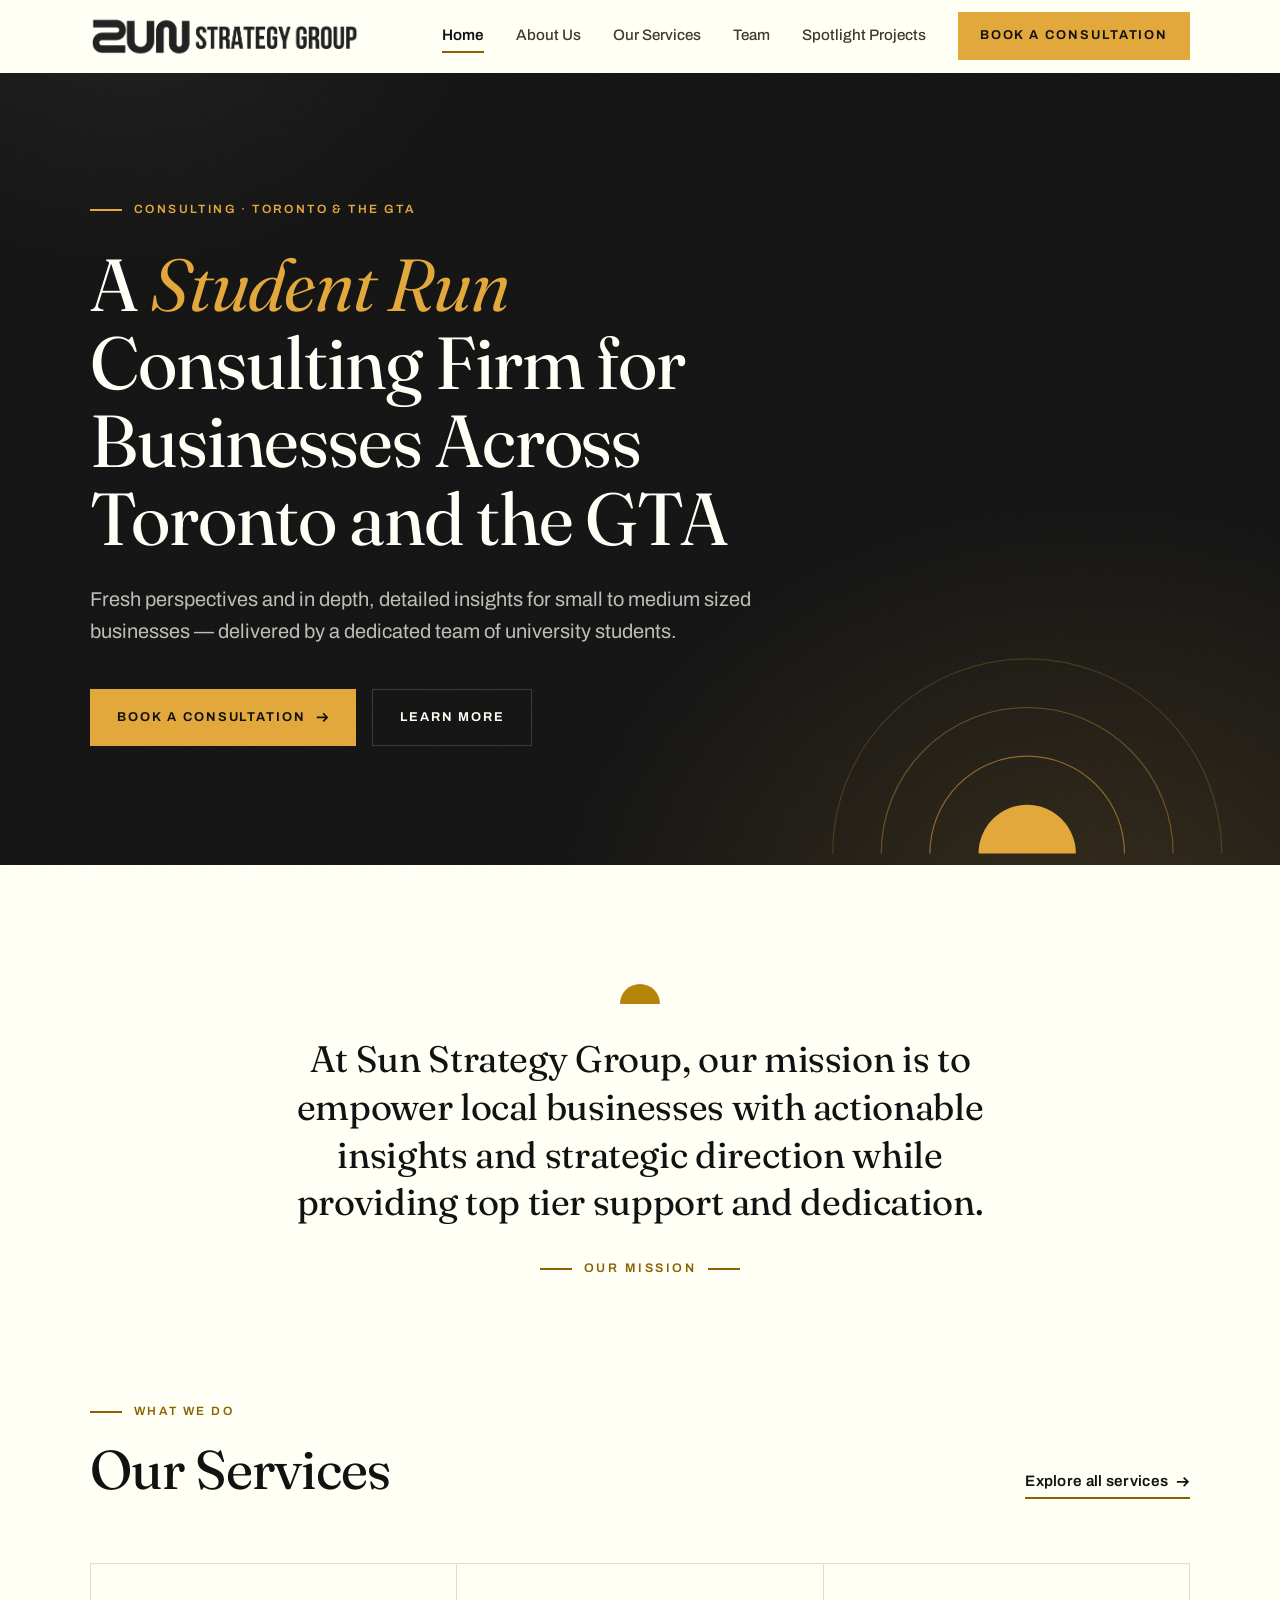
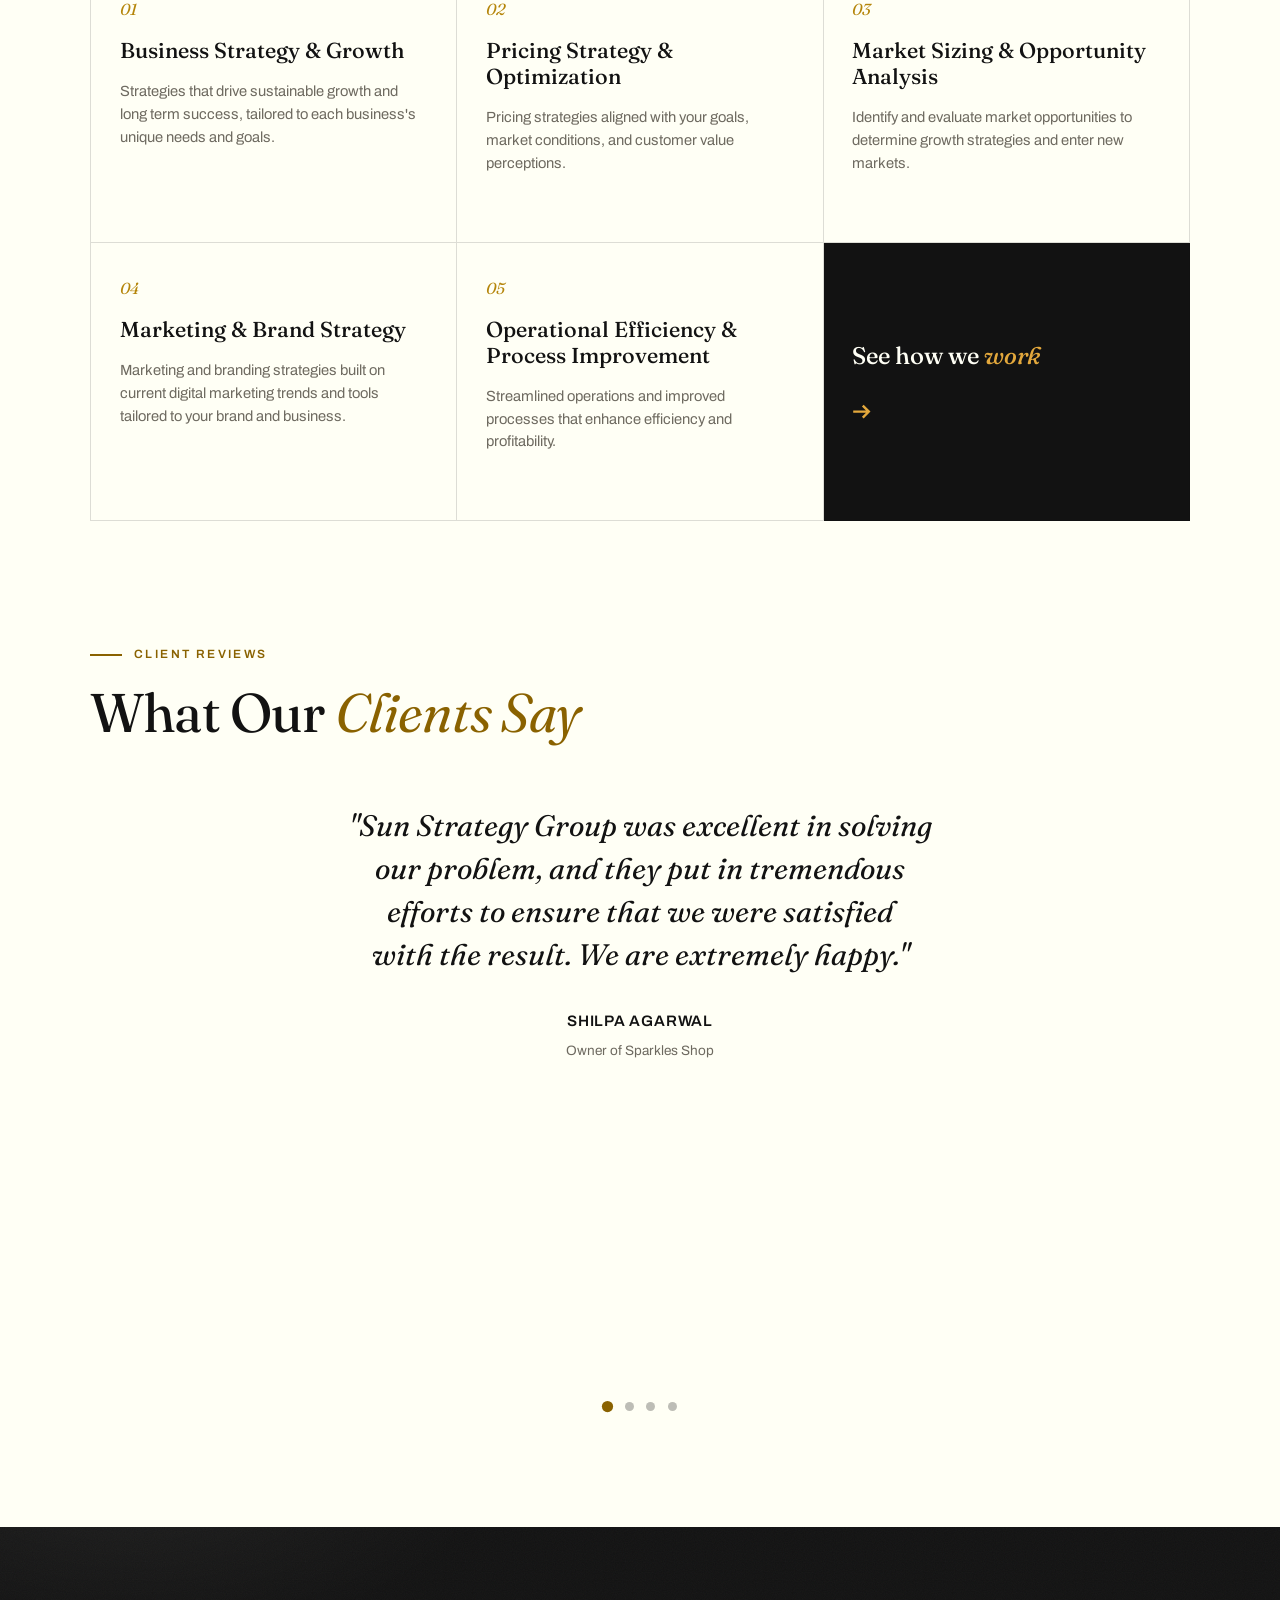
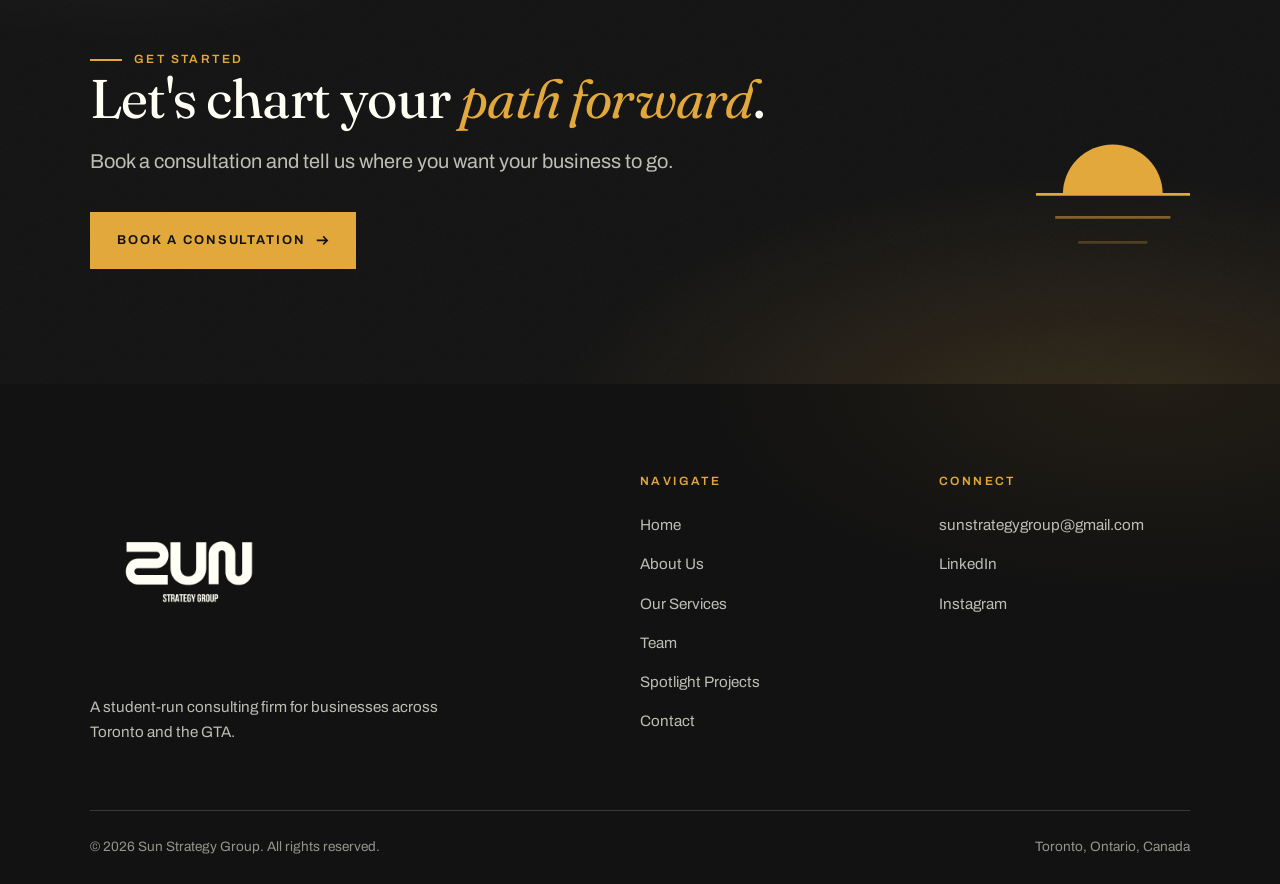
==== commit 75860d92: "Merge branch 'main' of https://github.com/JummyJoeJackson/sunstrategygroup" ====
--- a/index.html
+++ b/index.html
@@ -132,7 +132,7 @@
       <div class="container">
         <div class="section-head" data-reveal>
           <div>
-            <p class="eyebrow">Client Feedback</p>
+            <p class="eyebrow">Client Reviews </p>
             <h2 class="display-l" id="reviews-title">What Our <em>Clients Say</em></h2>
           </div>
         </div>
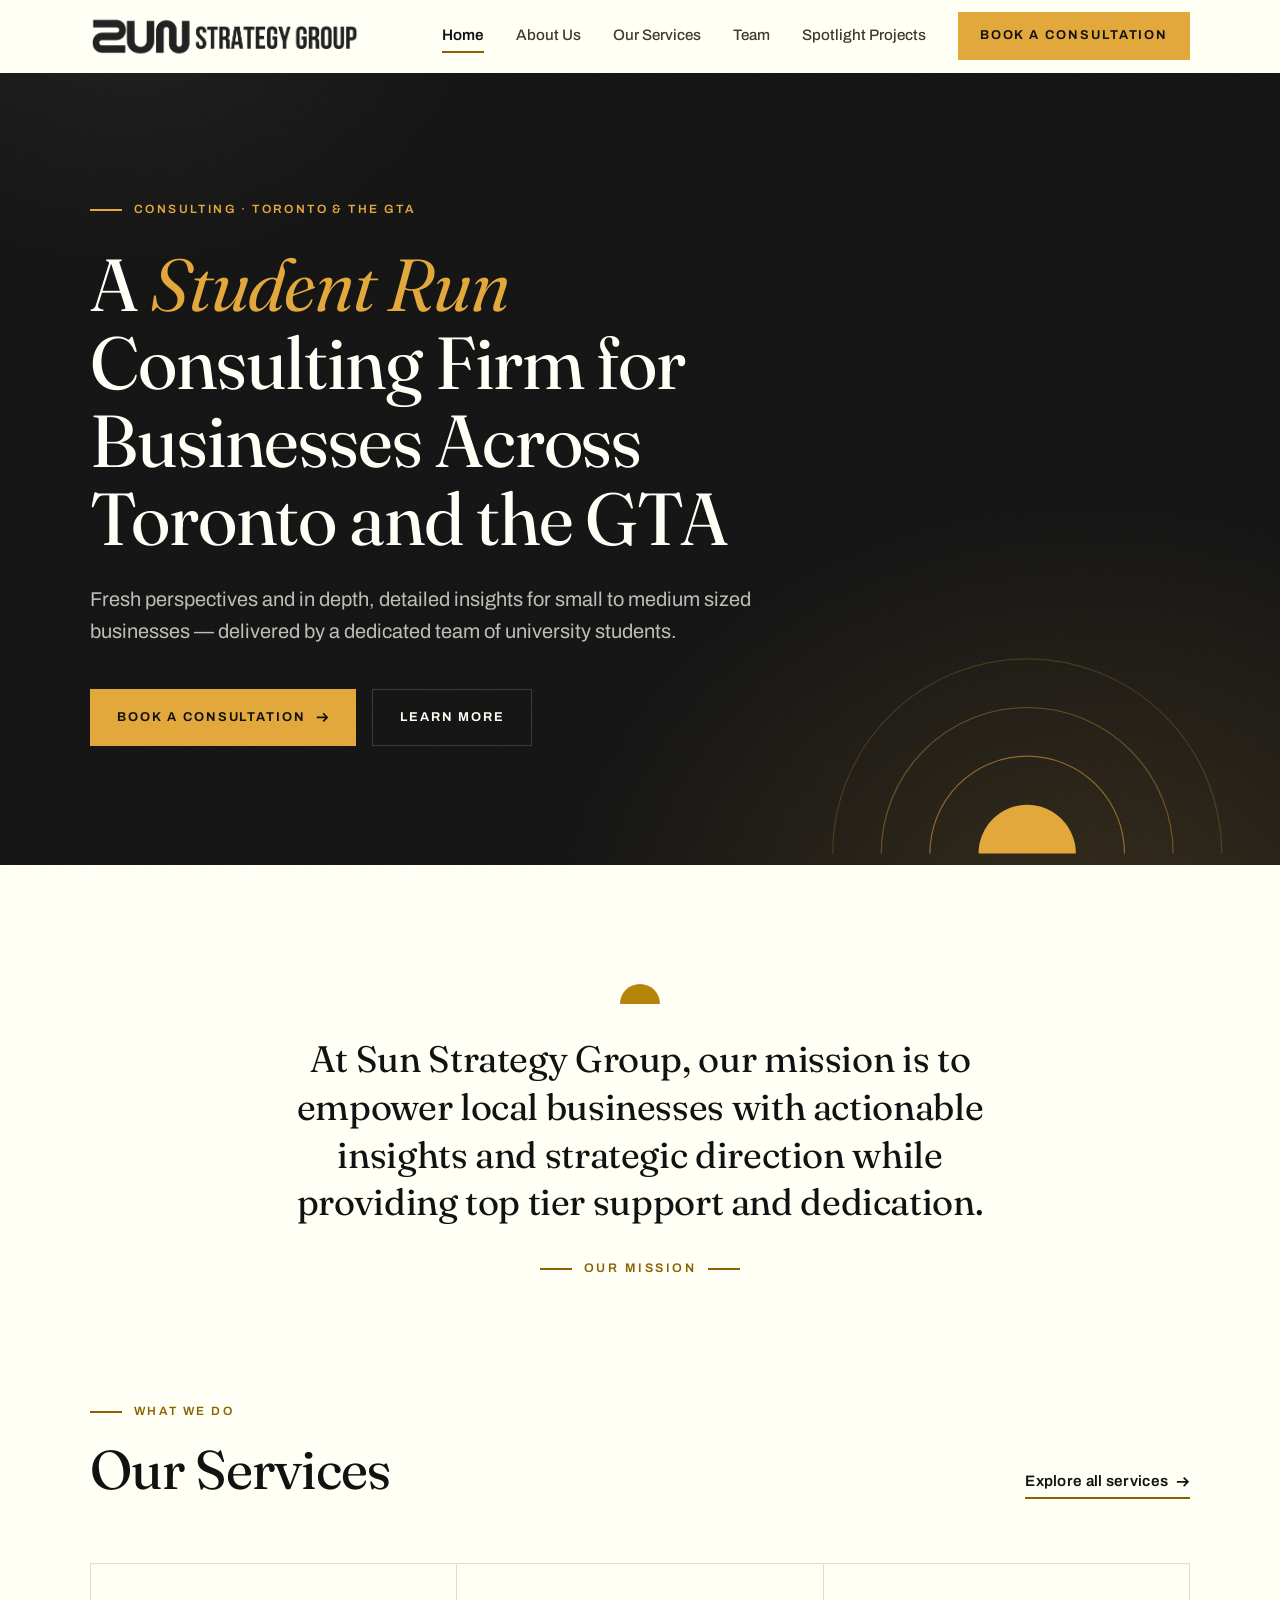
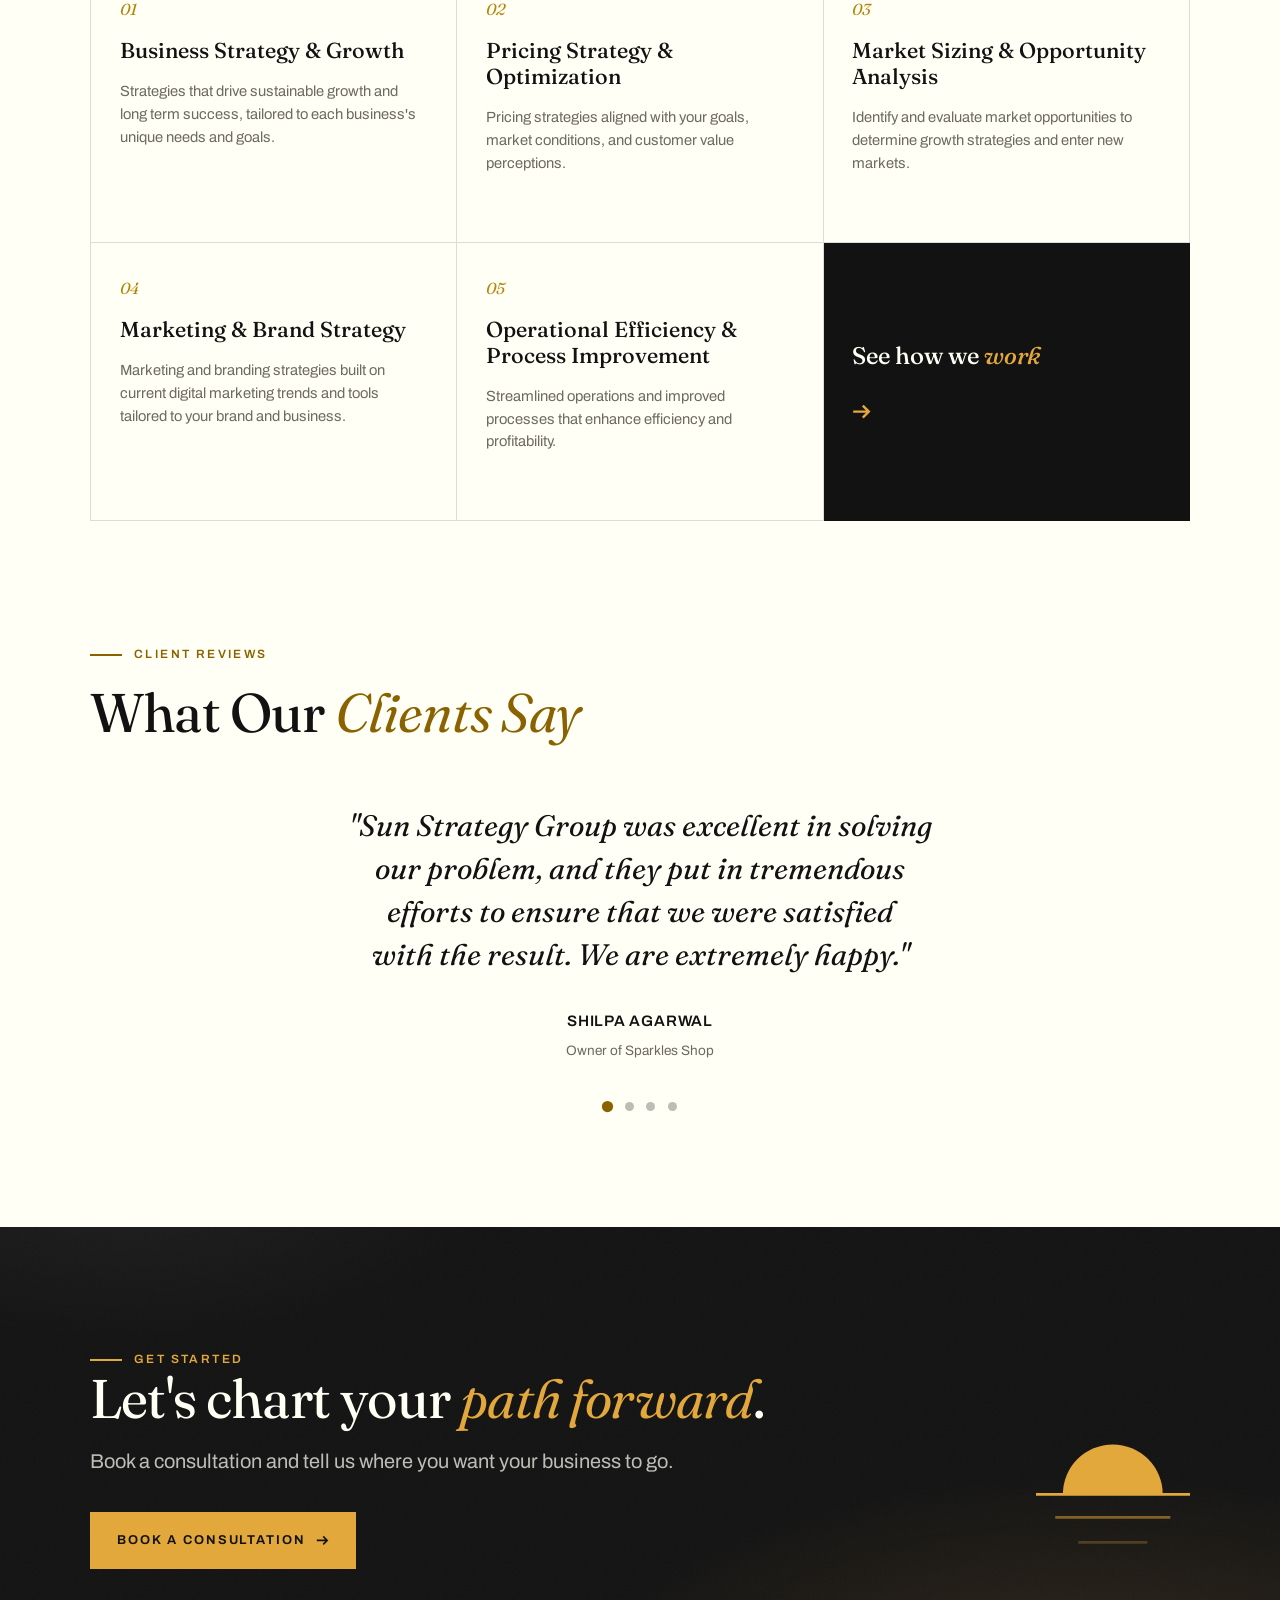
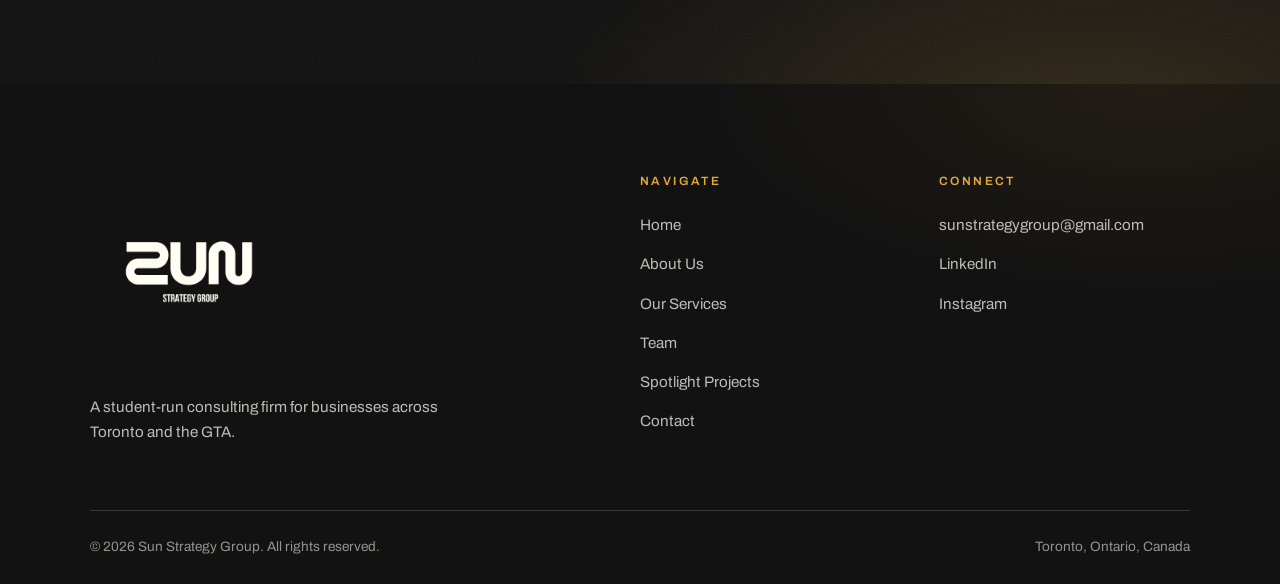
==== commit 1af0294c: "shortened drobe quote" ====
--- a/index.html
+++ b/index.html
@@ -173,14 +173,14 @@
               </blockquote>
             </div>
 
-            <!-- RUIMING SHORTEN TS ITS TOO LONG-->
+      
             <!-- Review 4 -->
             <div class="carousel-slide" data-index="3">
               <blockquote class="review-quote">
-                <p>"They didn't hand me one answer and leave. They provided clear recommendations and supported them with real numbers. What I liked is that when I pushed back on the direction I wanted to take it, none of the work went to waste. Their pricing applied regardless of which path I chose, and they had planned for that. On top of that they introduced marketing angles I hadn't considered, including a way to position the app that nobody in my category is pursuing. I left with a clearer picture of where I can take this than I've had since I launched."</p>
+                <p>"Sun Strategy Group provided clear recommendations and supported them with real analytics and research. Their recommendations applied regardless of which path I chose, and they had planned for that. I left with a clearer picture of where I can take this than I've had since I launched."</p>
                 <cite class="review-author">
                   <strong>Kareem Alkhiami</strong>
-                  <span class="author-title">Founder of drobe</span>
+                  <span class="author-title">Founder of drobe.</span>
                 </cite>
               </blockquote>
             </div>
--- a/css/styles.css
+++ b/css/styles.css
@@ -1457,6 +1457,7 @@
   flex: 0 0 100%;
   width: 100%;
   scroll-snap-align: start;
+  align-self: flex-start;
   display: flex;
   flex-direction: column;
   align-items: center;
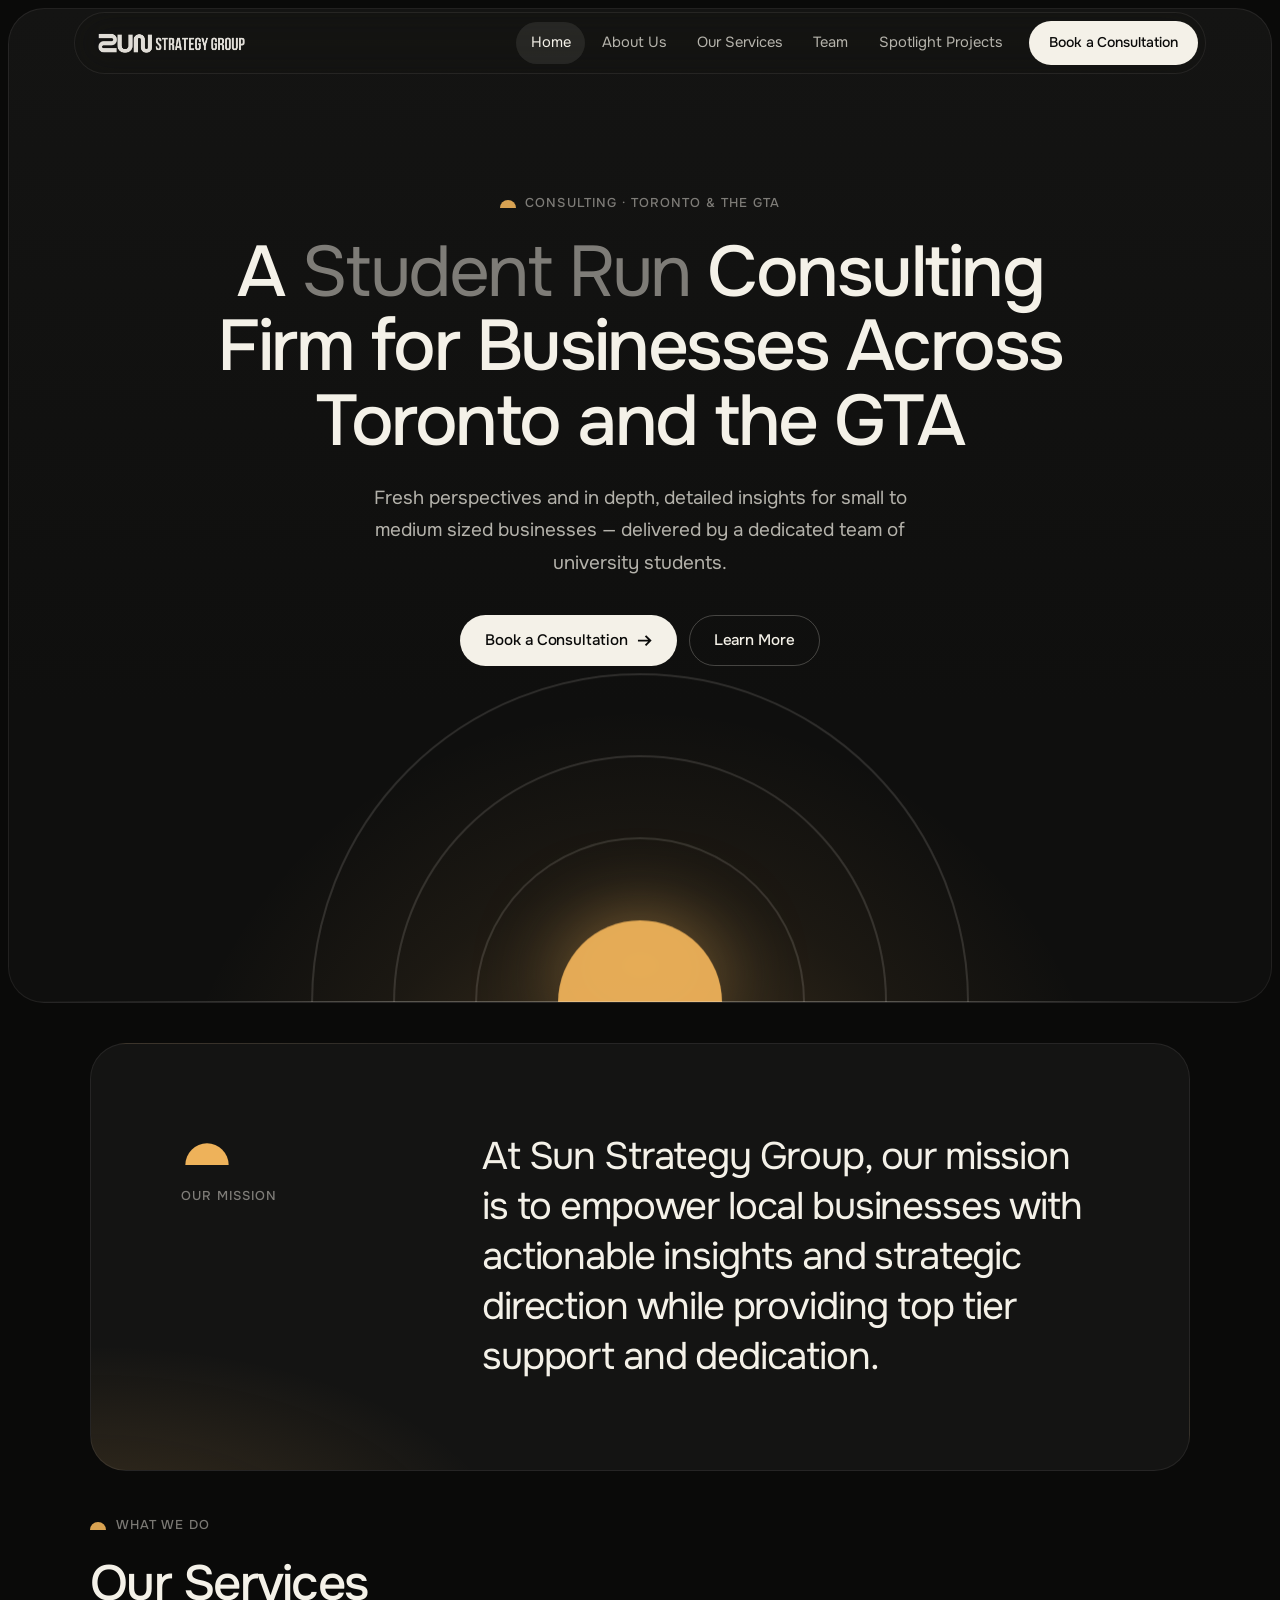
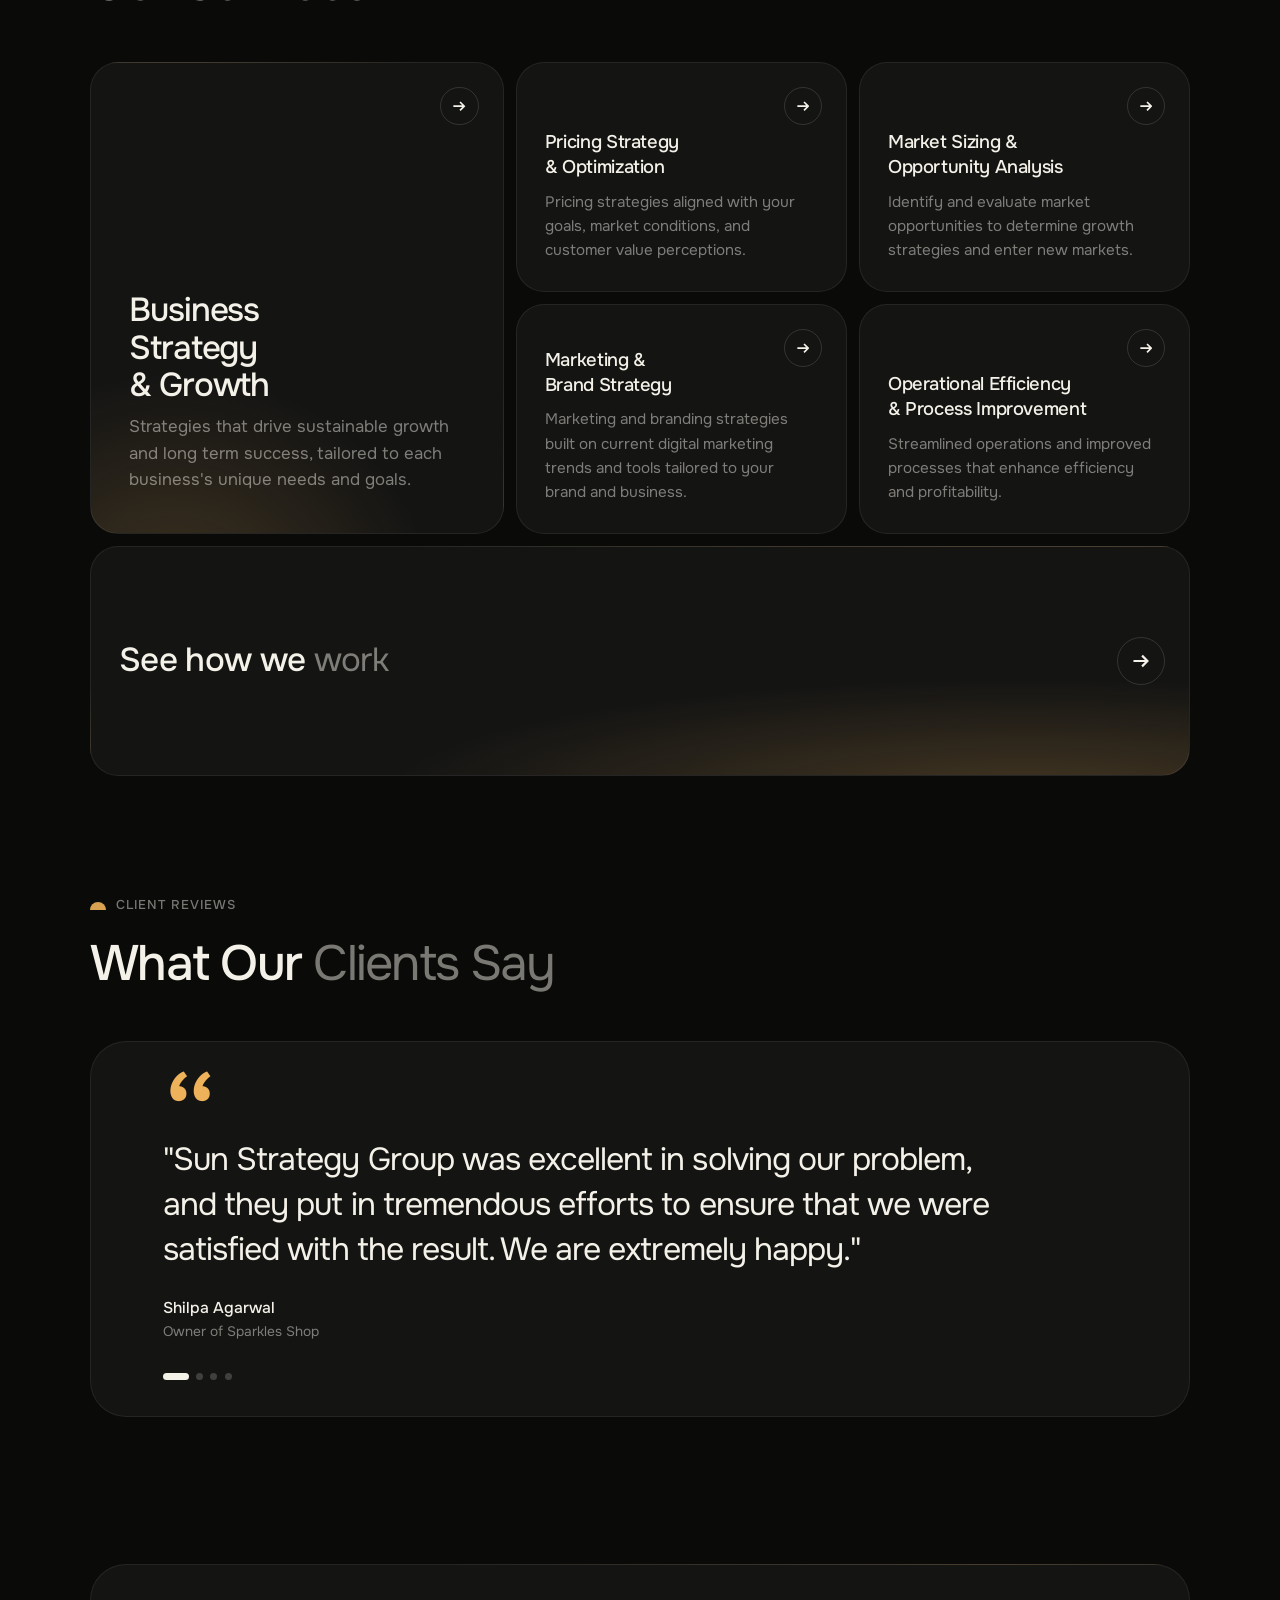
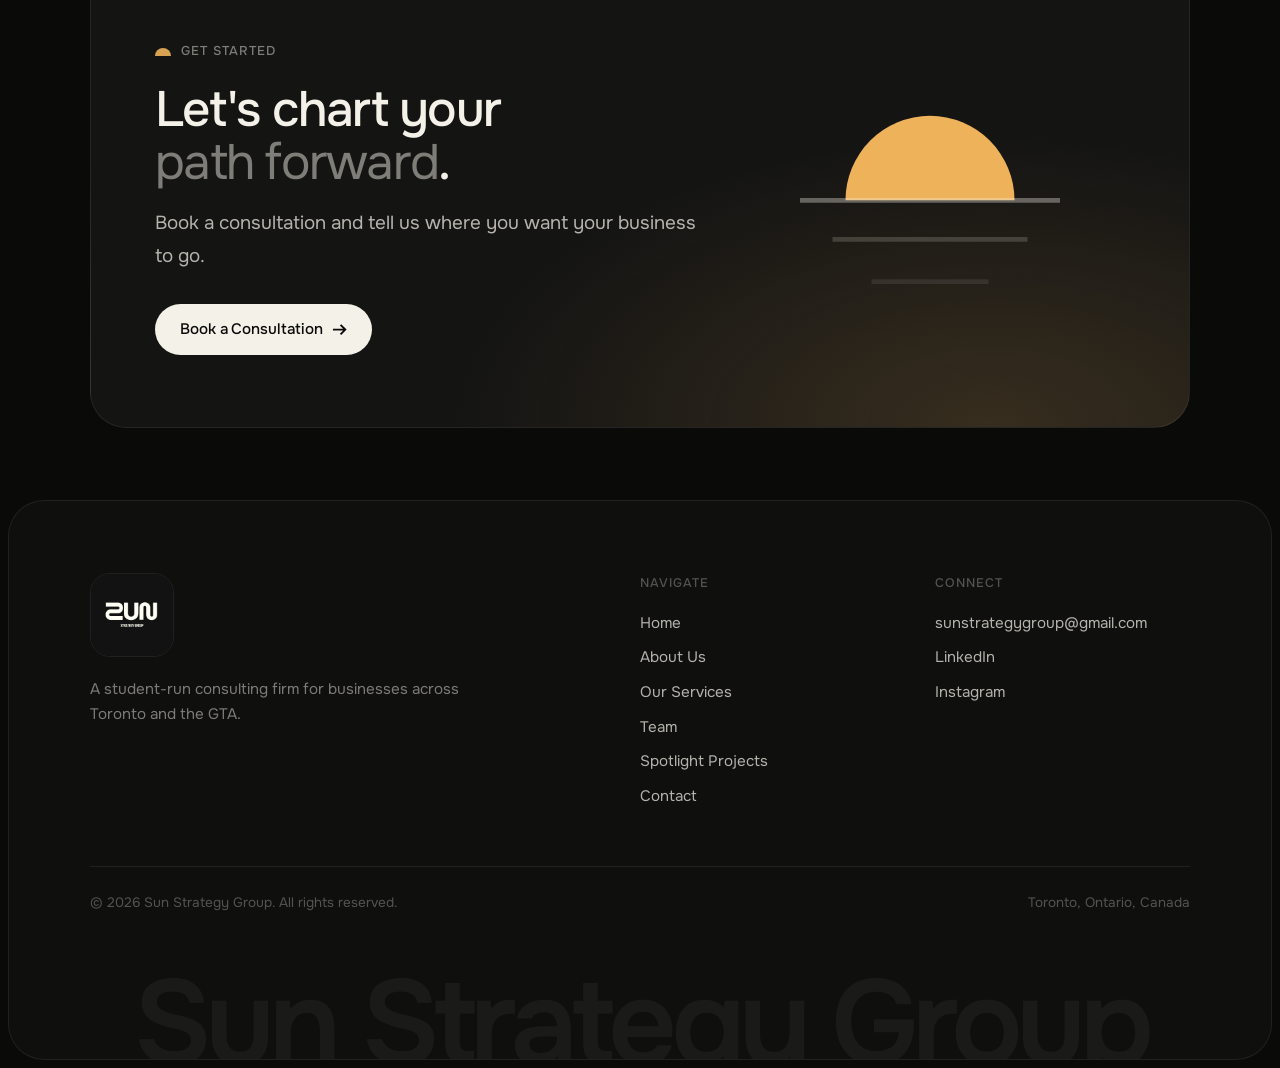
==== commit 7de792b9: "Removed extra services link in index.html" ====
--- a/index.html
+++ b/index.html
@@ -83,10 +83,6 @@
             <p class="eyebrow">What We Do</p>
             <h2 class="display-l" id="services-preview-title">Our Services</h2>
           </div>
-          <a class="text-link" href="services">
-            Explore all services
-            <svg viewBox="0 0 16 16" aria-hidden="true" fill="none" stroke="currentColor" stroke-width="2"><path d="M1 8h13M9 3l5 5-5 5"/></svg>
-          </a>
         </div>
         <div class="preview-grid">
           <a class="preview-card" href="services#business-strategy" data-reveal="1">
@@ -262,5 +258,6 @@
   </footer>
 
   <script src="js/main.js"></script>
+  <script defer src="/_vercel/insights/script.js"></script>
 </body>
 </html>
--- a/css/styles.css
+++ b/css/styles.css
@@ -1,1747 +1,1131 @@
-/* ==========================================================================
-   Sun Strategy Group — shared stylesheet
-   Palette: ink #121212 on warm paper #FFFFF5, restrained sun-gold accent.
-   Type: Fraunces (editorial serif display) + Archivo (grotesque sans).
-   ========================================================================== */
+@import url("https://fonts.googleapis.com/css2?family=Onest:wght@300;400;500;600&display=swap");
 
 :root {
-  --paper: #fffff5;
-  --ink: #121212;
-  --ink-soft: #3d3a33;
-  --ink-faint: #6e6a60;
-  --line: rgba(18, 18, 18, 0.14);
-  --line-strong: rgba(18, 18, 18, 0.28);
-  --gold: #e3a83c;        /* accent on dark grounds */
-  --gold-bright: #efba5c; /* hover on dark */
-  --gold-deep: #8a6200;   /* accessible accent text on paper */
-  --gold-num: #b5850a;    /* large decorative numerals on paper */
-  --dark: #121212;
-  --dark-2: #1b1914;      /* warm near-black for cards on dark */
-  --paper-line: rgba(255, 255, 245, 0.16);
-  --paper-dim: rgba(255, 255, 245, 0.72);
-
-  --font-display: "Fraunces", Georgia, serif;
-  --font-sans: "Archivo", "Helvetica Neue", Arial, sans-serif;
+  color-scheme: dark;
+
+  /* surfaces, darkest to lightest */
+  --bg: #0a0a09;
+  --bg-2: #0f0f0e;
+  --surface: #141413;
+  --surface-2: #1a1a18;
+  --surface-3: #232320;
+
+  /* type */
+  --cream: #f4f1e8;
+  --cream-2: rgba(244, 241, 232, 0.72);
+  --cream-3: rgba(244, 241, 232, 0.48);
+  --cream-4: rgba(244, 241, 232, 0.3);
+
+  /* lines */
+  --line: rgba(244, 241, 232, 0.08);
+  --line-2: rgba(244, 241, 232, 0.14);
+  --line-3: rgba(244, 241, 232, 0.24);
+
+  /* the sun — used as light, not as paint */
+  --sun: #eeb25a;
+  --sun-glow: rgba(238, 178, 90, 0.18);
+  --sun-faint: rgba(238, 178, 90, 0.07);
+
+  /* legacy tokens, kept so nothing that references them breaks */
+  --paper: var(--cream);
+  --ink: var(--bg);
+  --gold: var(--sun);
+  --dark: var(--bg);
+  --dark-2: var(--surface);
+
+  --font: "Onest", "Helvetica Neue", Arial, sans-serif;
+  --font-display: var(--font);
+  --font-sans: var(--font);
+
+  --r-sm: 14px;
+  --r-md: 20px;
+  --r-lg: 28px;
+  --r-xl: 36px;
+  --pill: 999px;
 
   --container: 1180px;
-  --gutter: clamp(1.25rem, 5vw, 2.5rem);
+  --gutter: clamp(1.1rem, 4.5vw, 2.5rem);
   --section-pad: clamp(4.5rem, 9vw, 7.5rem);
 
-  --ease-out: cubic-bezier(0.22, 1, 0.36, 1);
-}
-
-/* ---------- Reset ---------- */
-
-*,
-*::before,
-*::after {
-  box-sizing: border-box;
-}
-
+  --ease: cubic-bezier(0.22, 1, 0.36, 1);
+  --ease-in-out: cubic-bezier(0.65, 0, 0.35, 1);
+  --t-fast: 0.25s;
+  --t-med: 0.5s;
+  --t-slow: 0.9s;
+}
+
+/* ---------- base ---------- */
+*, *::before, *::after { box-sizing: border-box; }
 html {
   scroll-behavior: smooth;
-}
-
+  background: var(--bg);
+  scrollbar-color: var(--surface-3) var(--bg);
+  scrollbar-width: thin;
+}
 body {
   margin: 0;
-  background: var(--paper);
-  color: var(--ink);
-  font-family: var(--font-sans);
+  background: var(--bg);
+  color: var(--cream);
+  font-family: var(--font);
   font-size: 1.0625rem;
-  line-height: 1.65;
+  line-height: 1.7;
+  font-weight: 400;
   -webkit-font-smoothing: antialiased;
+  -moz-osx-font-smoothing: grayscale;
   text-rendering: optimizeLegibility;
-}
-
-img,
-svg {
-  display: block;
-  max-width: 100%;
-}
-
-h1,
-h2,
-h3,
-h4,
-p,
-ul,
-ol,
-figure,
-blockquote {
-  margin: 0;
-}
-
-a {
-  color: inherit;
-}
-
-button {
-  font: inherit;
-}
-
-::selection {
-  background: var(--gold);
-  color: var(--ink);
-}
-
-/* ---------- Utilities ---------- */
+  overflow-x: hidden;
+}
+img, svg { display: block; max-width: 100%; }
+h1, h2, h3, h4, p, ul, ol, figure, blockquote { margin: 0; }
+ul, ol { padding: 0; list-style: none; }
+a { color: inherit; text-decoration: none; }
+::selection { background: var(--cream); color: var(--bg); }
+:focus-visible { outline: 2px solid var(--sun); outline-offset: 3px; border-radius: 8px; }
+[hidden] { display: none !important; }
 
 .container {
+  width: 100%;
   max-width: var(--container);
   margin-inline: auto;
   padding-inline: var(--gutter);
 }
 
 .skip-link {
-  position: absolute;
-  left: -999px;
-  top: 0;
-  z-index: 100;
-  background: var(--ink);
-  color: var(--paper);
-  padding: 0.75rem 1.25rem;
-  font-weight: 600;
-}
-
-.skip-link:focus {
-  left: 0;
-}
-
-:focus-visible {
-  outline: 2px solid var(--gold-deep);
-  outline-offset: 3px;
-}
-
-.on-dark :focus-visible {
-  outline-color: var(--gold);
-}
-
-/* ---------- Typography ---------- */
-
+  position: absolute; left: 1rem; top: -100px; z-index: 200;
+  padding: 0.65rem 1.1rem;
+  background: var(--cream); color: var(--bg);
+  border-radius: var(--pill); font-weight: 500;
+  transition: top var(--t-fast) var(--ease);
+}
+.skip-link:focus { top: 1rem; }
+
+/* ---------- type ---------- */
 .eyebrow {
-  display: inline-flex;
-  align-items: center;
-  gap: 0.75rem;
-  font-size: 0.75rem;
-  font-weight: 600;
-  letter-spacing: 0.2em;
-  text-transform: uppercase;
-  color: var(--gold-deep);
-}
-
-.eyebrow::before {
+  display: inline-flex; align-items: center; gap: 0.6rem;
+  margin-bottom: 1.25rem;
+  font-size: 0.8rem; font-weight: 500;
+  letter-spacing: 0.08em; text-transform: uppercase;
+  color: var(--cream-3);
+}
+.eyebrow::before {             /* a small rising sun */
   content: "";
-  width: 2rem;
-  height: 2px;
-  background: var(--gold-deep);
-}
-
-.on-dark .eyebrow {
-  color: var(--gold);
-}
-
-.on-dark .eyebrow::before {
-  background: var(--gold);
-}
-
-.display-xl,
-.display-l,
-.display-m {
-  font-family: var(--font-display);
-  font-weight: 420;
-  line-height: 1.06;
-  letter-spacing: -0.015em;
+  width: 16px; height: 8px;
+  border-radius: 16px 16px 0 0;
+  background: var(--sun);
+  opacity: 0.9;
+}
+
+h1, h2, h3, .display-xl, .display-l, .display-m {
+  font-family: var(--font);
+  font-weight: 500;
+  color: var(--cream);
+  letter-spacing: -0.035em;
   text-wrap: balance;
 }
-
-.display-xl {
-  font-size: clamp(2.6rem, 6.2vw, 4.6rem);
-}
-
-.display-l {
-  font-size: clamp(2.2rem, 4.6vw, 3.4rem);
-}
-
-.display-m {
-  font-size: clamp(1.7rem, 3.2vw, 2.4rem);
-  line-height: 1.15;
-}
-
-.display-xl em,
-.display-l em,
-.display-m em {
-  font-style: italic;
-  font-weight: 380;
-  color: var(--gold-deep);
-}
-
-.on-dark .display-xl em,
-.on-dark .display-l em,
-.on-dark .display-m em {
-  color: var(--gold);
-}
-
-.lede {
-  font-size: clamp(1.1rem, 1.8vw, 1.25rem);
-  line-height: 1.6;
-  color: var(--ink-soft);
-  max-width: 38em;
-}
-
-.on-dark .lede {
-  color: var(--paper-dim);
-}
-
-.body-copy {
-  color: var(--ink-soft);
-  max-width: 38em;
-}
-
-.body-copy + .body-copy {
-  margin-top: 1.1em;
-}
-
-/* ---------- Buttons & text links ---------- */
-
+.display-xl { font-size: clamp(2.4rem, 5.6vw, 4.6rem); line-height: 1.04; }
+.display-l  { font-size: clamp(1.9rem, 4vw, 3.1rem); line-height: 1.08; }
+.display-m  { font-size: clamp(1.8rem, 3.6vw, 2.8rem); line-height: 1.12; }
+h3 { font-size: 1.15rem; line-height: 1.35; letter-spacing: -0.02em; }
+
+/* emphasis: a quieter second tone, not a colour pop */
+h1 em, h2 em, h3 em, .display-xl em, .display-l em, .display-m em {
+  font-style: normal;
+  font-weight: 400;
+  color: var(--cream-3);
+}
+
+.lede { max-width: 36rem; font-size: clamp(1.05rem, 1.5vw, 1.18rem); line-height: 1.7; color: var(--cream-2); }
+.body-copy { color: var(--cream-2); }
+.body-copy p + p { margin-top: 1rem; }
+
+/* ---------- buttons ---------- */
 .btn {
-  display: inline-flex;
-  align-items: center;
-  gap: 0.65rem;
-  padding: 1.05rem 1.65rem;
-  font-family: var(--font-sans);
-  font-size: 0.8rem;
-  font-weight: 650;
-  letter-spacing: 0.15em;
-  text-transform: uppercase;
-  text-decoration: none;
+  position: relative;
+  display: inline-flex; align-items: center; justify-content: center; gap: 0.6rem;
+  min-height: 3rem;
+  padding: 0.75rem 1.5rem;
   border: 1px solid transparent;
+  border-radius: var(--pill);
+  font-family: var(--font);
+  font-size: 0.95rem; font-weight: 500; letter-spacing: -0.005em;
+  text-transform: none;
   cursor: pointer;
-  transition: background-color 0.25s var(--ease-out), color 0.25s var(--ease-out),
-    border-color 0.25s var(--ease-out);
-}
-
-.btn svg {
-  width: 1em;
-  height: 1em;
-  transition: transform 0.25s var(--ease-out);
-}
-
-.btn:hover svg {
-  transform: translateX(4px);
-}
-
-.btn-gold {
-  background: var(--gold);
-  color: var(--ink);
-}
-
-.btn-gold:hover {
-  background: var(--gold-bright);
-}
-
-.btn-ink {
-  background: var(--ink);
-  color: var(--paper);
-}
-
-.btn-ink:hover {
-  background: #322f28;
-}
-
-.btn-outline-dark {
-  border-color: var(--paper-line);
-  color: var(--paper);
+  transition:
+    transform var(--t-med) var(--ease),
+    background-color var(--t-fast) ease,
+    border-color var(--t-fast) ease,
+    color var(--t-fast) ease,
+    box-shadow var(--t-med) var(--ease);
+}
+.btn svg { width: 0.95rem; height: 0.95rem; transition: transform var(--t-med) var(--ease); }
+.btn:hover svg { transform: translateX(3px); }
+.btn:active { transform: scale(0.97); }
+
+.btn-gold, .btn-ink {
+  background: var(--cream);
+  color: var(--bg);
+}
+.btn-gold:hover, .btn-ink:hover {
+  background: #fffdf6;
+  box-shadow: 0 8px 30px -10px var(--sun-glow), 0 0 0 5px rgba(244, 241, 232, 0.06);
+}
+.btn-outline-dark, .btn-outline-light {
   background: transparent;
-}
-
-.btn-outline-dark:hover {
-  border-color: var(--gold);
-  color: var(--gold);
-}
-
-.btn-outline-light {
-  border-color: var(--line-strong);
-  color: var(--ink);
-  background: transparent;
-}
-
-.btn-outline-light:hover {
-  border-color: var(--ink);
-  background: var(--ink);
-  color: var(--paper);
+  border-color: var(--line-3);
+  color: var(--cream);
+}
+.btn-outline-dark:hover, .btn-outline-light:hover {
+  background: rgba(244, 241, 232, 0.06);
+  border-color: rgba(244, 241, 232, 0.4);
 }
 
 .text-link {
-  display: inline-flex;
-  align-items: center;
-  gap: 0.5rem;
-  font-weight: 600;
-  font-size: 0.95rem;
-  letter-spacing: 0.02em;
-  text-decoration: none;
-  color: var(--ink);
-  border-bottom: 2px solid var(--gold-deep);
-  padding-bottom: 0.15rem;
-  transition: color 0.2s var(--ease-out), border-color 0.2s var(--ease-out);
-}
-
-.text-link:hover {
-  color: var(--gold-deep);
-}
-
-.text-link svg {
-  width: 0.9em;
-  height: 0.9em;
-  transition: transform 0.25s var(--ease-out);
-}
-
-.text-link:hover svg {
-  transform: translateX(3px);
-}
-
-.on-dark .text-link {
-  color: var(--paper);
-  border-bottom-color: var(--gold);
-}
-
-.on-dark .text-link:hover {
-  color: var(--gold);
-}
-
-/* ---------- Header ---------- */
-
+  display: inline-flex; align-items: center; gap: 0.45rem;
+  padding-bottom: 2px;
+  font-size: 0.95rem; font-weight: 500;
+  color: var(--cream);
+  background-image: linear-gradient(currentColor, currentColor);
+  background-size: 0% 1px; background-repeat: no-repeat; background-position: 0 100%;
+  transition: background-size var(--t-med) var(--ease), color var(--t-fast);
+}
+.text-link:hover { background-size: 100% 1px; }
+.text-link svg { width: 0.9rem; height: 0.9rem; transition: transform var(--t-med) var(--ease); }
+.text-link:hover svg { transform: translateX(3px); }
+
+/* ---------- header: a floating rounded bar ---------- */
 .site-header {
-  position: sticky;
-  top: 0;
-  z-index: 50;
-  background: var(--paper);
-  border-bottom: 1px solid transparent;
-  transition: border-color 0.3s var(--ease-out), box-shadow 0.3s var(--ease-out);
-}
-
-.site-header.is-scrolled {
-  border-bottom-color: var(--line);
-  box-shadow: 0 1px 0 rgba(18, 18, 18, 0.03), 0 10px 30px -18px rgba(18, 18, 18, 0.25);
-}
-
+  position: fixed; top: 0; left: 0; right: 0; z-index: 60;
+  padding-top: 12px;
+  pointer-events: none;
+  transition: padding var(--t-med) var(--ease);
+}
 .header-inner {
-  display: flex;
-  align-items: center;
-  justify-content: space-between;
-  gap: 1.5rem;
-  padding-block: 0;
-  height: 4.5rem;
-}
-
-.brand {
-  display: inline-flex;
-  align-items: center;
-  gap: 0.7rem;
-  text-decoration: none;
-  color: var(--ink);
-  height: 100%;
-}
-
-.brand-mark {
-  height: 70%;
-  width: auto;
-  flex: none;
-}
-
-.brand-name {
-  font-family: var(--font-display);
-  font-weight: 560;
-  font-size: 1.18rem;
-  letter-spacing: 0.005em;
-  white-space: nowrap;
-}
-
-.site-nav {
-  display: flex;
-  align-items: center;
-  gap: clamp(1.2rem, 2.5vw, 2.2rem);
-}
-
+  position: relative; isolation: isolate;
+  pointer-events: auto;
+  display: flex; align-items: center; justify-content: space-between; gap: 1.5rem;
+  width: calc(100% - 2 * var(--gutter) + 1rem);
+  max-width: calc(var(--container) - 2 * var(--gutter) + 2rem);
+  min-height: 62px;
+  margin-inline: auto;
+  padding: 0.45rem 0.45rem 0.45rem 1.35rem;
+  border: 1px solid var(--line);
+  border-radius: var(--pill);
+  background: rgba(20, 20, 19, 0.5);
+  transition:
+    background-color var(--t-med) ease,
+    border-color var(--t-med) ease,
+    box-shadow var(--t-med) var(--ease),
+    min-height var(--t-med) var(--ease);
+}
+/* The blur sits on a pseudo-element: a backdrop-filter on the bar itself
+   would trap the fixed-position phone menu inside the bar. */
+.header-inner::before {
+  content: ""; position: absolute; inset: 0; z-index: -1;
+  border-radius: inherit;
+  backdrop-filter: blur(16px) saturate(140%);
+  -webkit-backdrop-filter: blur(16px) saturate(140%);
+  pointer-events: none;
+}
+.site-header.is-scrolled { padding-top: 8px; }
+.site-header.is-scrolled .header-inner {
+  min-height: 56px;
+  background: rgba(15, 15, 14, 0.82);
+  border-color: var(--line-2);
+  box-shadow: 0 16px 40px -24px rgba(0, 0, 0, 0.9);
+}
+
+.brand { display: flex; align-items: center; gap: 0.7rem; flex-shrink: 0; }
+.brand .brand-mark {
+  height: 28px; width: auto;
+  filter: invert(1) sepia(0.1) brightness(0.97);   /* black artwork → cream */
+  mix-blend-mode: screen;
+  transition: opacity var(--t-fast);
+}
+.brand:hover .brand-mark { opacity: 0.8; }
+.brand-name { font-weight: 500; letter-spacing: -0.02em; }
+
+.site-nav { display: flex; align-items: center; gap: 0.15rem; }
 .site-nav a:not(.btn) {
   position: relative;
-  font-size: 0.95rem;
-  font-weight: 500;
-  text-decoration: none;
-  color: var(--ink-soft);
-  padding-block: 0.3rem;
-  transition: color 0.2s var(--ease-out);
-}
-
-.site-nav a:not(.btn)::after {
+  padding: 0.5rem 0.9rem;
+  border-radius: var(--pill);
+  font-size: 0.92rem; font-weight: 400;
+  color: var(--cream-2);
+  transition: color var(--t-fast) ease, background-color var(--t-fast) ease;
+}
+.site-nav a:not(.btn):hover { color: var(--cream); background: rgba(244, 241, 232, 0.06); }
+.site-nav a:not(.btn)[aria-current="page"] { color: var(--cream); background: rgba(244, 241, 232, 0.09); }
+.site-nav a[aria-current="page"]::after { display: none; }
+.site-nav .btn { margin-left: 0.6rem; min-height: 2.7rem; padding: 0.55rem 1.2rem; font-size: 0.88rem; }
+
+.nav-toggle {
+  display: none;
+  position: relative; z-index: 70;
+  width: 44px; height: 44px;
+  border: 1px solid var(--line-2);
+  border-radius: 50%;
+  background: rgba(244, 241, 232, 0.04);
+  color: var(--cream);
+  cursor: pointer;
+}
+.nav-toggle span, .nav-toggle span::before, .nav-toggle span::after {
+  position: absolute; left: 50%;
+  width: 16px; height: 1.5px; border-radius: 2px;
+  background: var(--cream);
+  transform: translateX(-50%);
+  transition: transform var(--t-med) var(--ease), background-color var(--t-fast);
+}
+.nav-toggle span { top: 50%; }
+.nav-toggle span::before, .nav-toggle span::after { content: ""; }
+.nav-toggle span::before { top: -5px; }
+.nav-toggle span::after { top: 5px; }
+.nav-open .nav-toggle span { background: transparent; }
+.nav-open .nav-toggle span::before { transform: translateX(-50%) translateY(5px) rotate(45deg); }
+.nav-open .nav-toggle span::after { transform: translateX(-50%) translateY(-5px) rotate(-45deg); }
+
+/* ---------- hero ---------- */
+.hero {
+  position: relative;
+  overflow: hidden;
+  margin: 8px 8px 0;
+  padding-top: clamp(9rem, 17vw, 11.5rem);
+  padding-bottom: clamp(5rem, 10vw, 8rem);
+  border: 1px solid var(--line);
+  border-radius: var(--r-xl);
+  background: linear-gradient(180deg, var(--surface) 0%, var(--bg-2) 70%);
+}
+.hero::before {               /* sunlight from below the horizon */
   content: "";
   position: absolute;
-  left: 0;
-  bottom: 0;
-  width: 100%;
-  height: 2px;
-  background: var(--gold-deep);
-  transform: scaleX(0);
-  transform-origin: left;
-  transition: transform 0.25s var(--ease-out);
-}
-
-.site-nav a:not(.btn):hover {
-  color: var(--ink);
-}
-
-.site-nav a:not(.btn):hover::after,
-.site-nav a:not(.btn)[aria-current="page"]::after {
-  transform: scaleX(1);
-}
-
-.site-nav a[aria-current="page"] {
-  color: var(--ink);
-  font-weight: 600;
-}
-
-.site-nav .btn {
-  padding: 0.8rem 1.3rem;
-}
-
-.nav-toggle {
-  display: none;
-  position: relative;
-  z-index: 60;
-  width: 2.75rem;
-  height: 2.75rem;
-  border: 1px solid var(--line-strong);
-  background: transparent;
-  cursor: pointer;
-}
-
-.nav-toggle span,
-.nav-toggle span::before,
-.nav-toggle span::after {
-  position: absolute;
-  left: 50%;
-  width: 1.25rem;
-  height: 2px;
-  background: currentColor;
-  content: "";
-  transition: transform 0.3s var(--ease-out), opacity 0.2s;
-}
-
-.nav-toggle span {
-  top: 50%;
-  transform: translate(-50%, -50%);
-}
-
-.nav-toggle span::before {
-  top: -6px;
+  right: -4%; bottom: -55%;
+  width: 58vw; height: 58vw; max-width: 860px; max-height: 860px;
+  border-radius: 50%;
+  background: radial-gradient(circle, rgba(238, 178, 90, 0.2), rgba(238, 178, 90, 0.05) 45%, transparent 68%);
+  pointer-events: none;
+  animation: glow 10s var(--ease-in-out) infinite alternate;
+}
+.hero-grid { position: relative; display: grid; grid-template-columns: minmax(0, 1fr); }
+.hero-copy { position: relative; z-index: 2; max-width: 56rem; }
+.hero .display-xl { margin-bottom: 1.5rem; }
+.hero .lede { margin-bottom: 2.25rem; }
+.hero-actions { display: flex; flex-wrap: wrap; gap: 0.7rem; }
+
+.hero-sun {
+  position: absolute; z-index: 1;
+  right: -2%; bottom: calc(-1 * clamp(5rem, 10vw, 8rem));
+  width: min(600px, 50vw);
+  pointer-events: none;
+}
+.hero-sun svg { width: 100%; height: auto; overflow: visible; }
+.hero-sun path { stroke: var(--cream) !important; stroke-opacity: 0.1; }
+.hero-sun [fill]:not([fill="none"]) { fill: var(--sun) !important; fill-opacity: 0.95; stroke: none !important; }
+.hero-sun path:nth-child(1) { animation: ring 6s var(--ease-in-out) infinite alternate; }
+.hero-sun path:nth-child(2) { animation: ring 6s var(--ease-in-out) 0.6s infinite alternate; }
+.hero-sun path:nth-child(3) { animation: ring 6s var(--ease-in-out) 1.2s infinite alternate; }
+
+/* inner page heads */
+.page-head {
+  position: relative; overflow: hidden;
+  padding-top: clamp(9rem, 16vw, 11rem);
+  padding-bottom: clamp(2.5rem, 5vw, 4rem);
+}
+.page-head::before {
+  content: ""; position: absolute;
+  left: 50%; top: -360px; width: 1000px; height: 620px;
   transform: translateX(-50%);
-}
-
-.nav-toggle span::after {
-  top: 6px;
-  transform: translateX(-50%);
-}
-
-/* Mobile nav state */
-
-.nav-open .nav-toggle {
-  color: var(--paper);
-  border-color: var(--paper-line);
-}
-
-.nav-open .nav-toggle span {
-  background: transparent;
-}
-
-.nav-open .nav-toggle span::before {
-  transform: translateX(-50%) translateY(6px) rotate(45deg);
-}
-
-.nav-open .nav-toggle span::after {
-  transform: translateX(-50%) translateY(-6px) rotate(-45deg);
-}
-
-@media (max-width: 860px) {
-  .nav-toggle {
-    display: block;
-  }
-
-  .site-nav {
-    position: fixed;
-    inset: 0;
-    z-index: 55;
-    flex-direction: column;
-    align-items: flex-start;
-    justify-content: center;
-    gap: 1.4rem;
-    padding: var(--gutter);
-    background: var(--dark);
-    visibility: hidden;
-    opacity: 0;
-    transition: opacity 0.3s var(--ease-out), visibility 0.3s;
-  }
-
-  .nav-open .site-nav {
-    visibility: visible;
-    opacity: 1;
-  }
-
-  .nav-open {
-    overflow: hidden;
-  }
-
-  .site-nav a:not(.btn) {
-    font-family: var(--font-display);
-    font-size: clamp(1.8rem, 7vw, 2.4rem);
-    font-weight: 420;
-    color: var(--paper);
-    opacity: 0;
-    transform: translateY(14px);
-    transition: opacity 0.4s var(--ease-out), transform 0.4s var(--ease-out), color 0.2s;
-  }
-
-  .nav-open .site-nav a:not(.btn) {
-    opacity: 1;
-    transform: none;
-  }
-
-  .nav-open .site-nav a:nth-child(1) { transition-delay: 0.08s; }
-  .nav-open .site-nav a:nth-child(2) { transition-delay: 0.14s; }
-  .nav-open .site-nav a:nth-child(3) { transition-delay: 0.2s; }
-  .nav-open .site-nav a:nth-child(4) { transition-delay: 0.26s; }
-  .nav-open .site-nav a:nth-child(5) { transition-delay: 0.32s; }
-  .nav-open .site-nav a:nth-child(6) { transition-delay: 0.38s; }
-
-  .site-nav a:not(.btn):hover,
-  .site-nav a:not(.btn)[aria-current="page"] {
-    color: var(--gold);
-  }
-
-  .site-nav a:not(.btn)::after {
-    display: none;
-  }
-
-  .site-nav .btn {
-    margin-top: 1rem;
-    opacity: 0;
-    transform: translateY(14px);
-    transition: opacity 0.4s var(--ease-out) 0.44s, transform 0.4s var(--ease-out) 0.44s,
-      background-color 0.25s;
-  }
-
-  .nav-open .site-nav .btn {
-    opacity: 1;
-    transform: none;
-  }
-}
-
-/* ---------- Dark sections (shared atmosphere) ---------- */
-
-.on-dark {
-  position: relative;
-  background: var(--dark);
-  color: var(--paper);
-  overflow: hidden;
-}
-
-.on-dark::before {
-  content: "";
-  position: absolute;
-  inset: 0;
+  border-radius: 50%;
+  background: radial-gradient(closest-side, rgba(238, 178, 90, 0.08), transparent);
   pointer-events: none;
+}
+.page-head .container { position: relative; }
+.page-head .display-xl { font-size: clamp(2.3rem, 5.2vw, 4.2rem); max-width: 18ch; }
+.page-head .display-m { max-width: 22ch; }
+.page-head .lede { margin-top: 1.25rem; }
+.page-head + section, .page-head + .section { padding-top: clamp(1rem, 3vw, 2rem); }
+main > section:first-child:not(.hero):not(.page-head) { padding-top: clamp(8.5rem, 15vw, 10.5rem); }
+
+/* ---------- sections ---------- */
+.section { position: relative; padding-block: var(--section-pad); }
+.section + .section { padding-top: 0; }
+main > section:not([class]) { padding-block: var(--section-pad); }
+.section-head {
+  display: flex; flex-wrap: wrap; align-items: flex-end; justify-content: space-between;
+  gap: 1.25rem 2rem;
+  margin-bottom: clamp(2.2rem, 4.5vw, 3.2rem);
+}
+.border-top { border-top: 1px solid var(--line); }
+
+/* mission */
+.mission-band { padding-block: clamp(1.5rem, 4vw, 2.5rem); background: none; }
+.mission-band blockquote {
+  position: relative; overflow: hidden;
+  padding: clamp(2.5rem, 7vw, 5.5rem) clamp(1.5rem, 7vw, 6rem);
+  border: 1px solid var(--line);
+  border-radius: var(--r-xl);
   background:
-    radial-gradient(60% 80% at 85% 110%, rgba(227, 168, 60, 0.16), transparent 70%),
-    radial-gradient(40% 50% at 10% -10%, rgba(255, 255, 245, 0.05), transparent 70%);
-}
-
-.on-dark::after {
-  content: "";
-  position: absolute;
-  inset: 0;
-  pointer-events: none;
-  opacity: 0.045;
-  background-image: url("data:image/svg+xml,%3Csvg xmlns='http://www.w3.org/2000/svg' width='160' height='160'%3E%3Cfilter id='n'%3E%3CfeTurbulence type='fractalNoise' baseFrequency='0.9' numOctaves='2'/%3E%3C/filter%3E%3Crect width='160' height='160' filter='url(%23n)'/%3E%3C/svg%3E");
-}
-
-.on-dark > * {
-  position: relative;
-  z-index: 1;
-}
-
-/* ---------- Home hero ---------- */
-
-.hero {
-  display: flex;
-  align-items: center;
-  min-height: min(88vh, 56rem);
-  padding-block: clamp(5rem, 12vh, 8rem);
-}
-
-.hero-grid {
-  position: relative;
-  width: 100%;
-}
-
-.hero-copy {
-  max-width: 44rem;
-}
-
-.hero .eyebrow {
-  margin-bottom: 1.6rem;
-}
-
-.hero .lede {
-  margin-top: 1.6rem;
-}
-
-.hero-actions {
-  display: flex;
-  flex-wrap: wrap;
-  gap: 1rem;
-  margin-top: 2.6rem;
-}
-
-.hero-sun {
-  position: absolute;
-  right: calc(-1 * var(--gutter));
-  bottom: calc(-1 * clamp(5rem, 12vh, 8rem));
-  width: clamp(18rem, 38vw, 34rem);
-  pointer-events: none;
-}
-
-.hero-sun svg {
-  width: 100%;
-  height: auto;
-}
-
-@media (max-width: 1020px) {
-  .hero-sun {
-    opacity: 0.35;
-    right: -10%;
-  }
-}
-
-/* Load-in choreography (home hero) */
-
-@media (prefers-reduced-motion: no-preference) {
-  .hero [data-stagger] {
-    opacity: 0;
-    transform: translateY(22px);
-    animation: rise 0.9s var(--ease-out) forwards;
-  }
-
-  .hero [data-stagger="1"] { animation-delay: 0.05s; }
-  .hero [data-stagger="2"] { animation-delay: 0.18s; }
-  .hero [data-stagger="3"] { animation-delay: 0.31s; }
-  .hero [data-stagger="4"] { animation-delay: 0.44s; }
-
-  .hero-sun {
-    opacity: 0;
-    transform: translateY(40px);
-    animation: sunrise 1.4s var(--ease-out) 0.3s forwards;
-  }
-
-  @media (max-width: 1020px) {
-    .hero-sun {
-      animation-name: sunrise-dim;
-    }
-  }
-}
-
-@keyframes rise {
-  to {
-    opacity: 1;
-    transform: none;
-  }
-}
-
-@keyframes sunrise {
-  to {
-    opacity: 1;
-    transform: none;
-  }
-}
-
-@keyframes sunrise-dim {
-  to {
-    opacity: 0.35;
-    transform: none;
-  }
-}
-
-/* ---------- Subpage header band ---------- */
-
-.page-head {
-  padding-block: clamp(4rem, 8vw, 6.5rem) clamp(3rem, 6vw, 5rem);
-  border-bottom: 1px solid var(--line);
-}
-
-.page-head .eyebrow {
-  margin-bottom: 1.4rem;
-}
-
-.page-head .lede {
-  margin-top: 1.5rem;
-}
-
-/* ---------- Generic section scaffolding ---------- */
-
-.section {
-  padding-block: var(--section-pad);
-}
-
-.section-head {
-  display: flex;
-  flex-wrap: wrap;
-  align-items: flex-end;
-  justify-content: space-between;
-  gap: 1.5rem 3rem;
-  margin-bottom: clamp(2.5rem, 5vw, 4rem);
-}
-
-.section-head .eyebrow {
-  margin-bottom: 1.2rem;
-}
-
-/* ---------- Mission band ---------- */
-
-.mission-band {
-  padding-block: var(--section-pad);
-}
-
-.mission-band blockquote {
-  position: relative;
-  max-width: 56rem;
-  margin-inline: auto;
+    radial-gradient(520px 240px at 50% 125%, var(--sun-glow), transparent 70%),
+    var(--surface);
   text-align: center;
 }
-
-.mission-band .quote-mark {
-  display: block;
-  margin: 0 auto 1.8rem;
-  width: 3rem;
-  height: auto;
-}
-
-.mission-band p {
-  font-family: var(--font-display);
-  font-weight: 400;
-  font-size: clamp(1.5rem, 3vw, 2.3rem);
-  line-height: 1.3;
-  letter-spacing: -0.01em;
+.mission-band blockquote p {
+  max-width: 32ch; margin-inline: auto;
+  font-size: clamp(1.25rem, 2.6vw, 2rem);
+  font-weight: 400; line-height: 1.4; letter-spacing: -0.025em;
+  color: var(--cream);
   text-wrap: balance;
 }
-
 .mission-band cite {
-  display: inline-flex;
-  align-items: center;
-  gap: 0.75rem;
-  margin-top: 2rem;
-  font-style: normal;
-  font-size: 0.78rem;
-  font-weight: 600;
-  letter-spacing: 0.2em;
-  text-transform: uppercase;
-}
-
-.mission-band cite::before,
-.mission-band cite::after {
-  content: "";
-  width: 2rem;
-  height: 2px;
-}
-
-.mission-band.on-dark cite {
-  color: var(--gold);
-}
-
-.mission-band.on-dark cite::before,
-.mission-band.on-dark cite::after {
-  background: var(--gold);
-}
-
-.mission-band:not(.on-dark) cite {
-  color: var(--gold-deep);
-}
-
-.mission-band:not(.on-dark) cite::before,
-.mission-band:not(.on-dark) cite::after {
-  background: var(--gold-deep);
-}
-
-/* ---------- Services preview (home) ---------- */
-
+  display: block; margin-top: 1.6rem;
+  font-style: normal; font-size: 0.8rem; font-weight: 500;
+  letter-spacing: 0.08em; text-transform: uppercase; color: var(--cream-3);
+}
+.quote-mark { width: 44px; height: auto; margin: 0 auto 1.6rem; }
+.quote-mark path { fill: var(--sun) !important; }
+
+/* ---------- service cards (home) ---------- */
 .preview-grid {
   display: grid;
-  grid-template-columns: repeat(3, 1fr);
+  grid-template-columns: repeat(3, minmax(0, 1fr));
+  gap: 0.75rem;
+}
+.preview-card {
+  position: relative; overflow: hidden; isolation: isolate;
+  display: flex; flex-direction: column; justify-content: flex-end;
+  min-height: 230px;
+  padding: 1.75rem;
+  border: 1px solid var(--line);
+  border-radius: var(--r-lg);
+  background: var(--surface);
+  transition:
+    transform var(--t-med) var(--ease),
+    border-color var(--t-med) ease,
+    background-color var(--t-med) ease;
+}
+.preview-card::before {      /* soft light that rises on hover */
+  content: ""; position: absolute; z-index: -1;
+  left: 50%; bottom: -70%;
+  width: 130%; aspect-ratio: 1;
+  transform: translateX(-50%) translateY(12%);
+  border-radius: 50%;
+  background: radial-gradient(closest-side, rgba(238, 178, 90, 0.13), transparent);
+  opacity: 0;
+  transition: opacity var(--t-slow) var(--ease), transform var(--t-slow) var(--ease);
+}
+.preview-card:hover { transform: translateY(-3px); border-color: var(--line-2); background: var(--surface-2); }
+.preview-card:hover::before { opacity: 1; transform: translateX(-50%) translateY(0); }
+.preview-card .num { display: none; }
+.preview-card h3 { font-size: 1.15rem; padding-right: 3rem; }
+.preview-card p { margin-top: 0.6rem; font-size: 0.95rem; line-height: 1.6; color: var(--cream-3); transition: color var(--t-med); }
+.preview-card:hover p { color: var(--cream-2); }
+.card-arrow {
+  position: absolute; top: 1.5rem; right: 1.5rem;
+  width: 2.4rem; height: 2.4rem; padding: 0.72rem;
+  border: 1px solid var(--line-2);
+  border-radius: 50%;
+  stroke: var(--cream);
+  transition: transform var(--t-med) var(--ease), background-color var(--t-med), border-color var(--t-med);
+}
+.preview-card:hover .card-arrow { transform: rotate(-45deg); background: var(--cream); border-color: var(--cream); stroke: var(--bg); }
+.preview-card.is-cta {
+  background:
+    radial-gradient(90% 80% at 85% 110%, rgba(238, 178, 90, 0.22), transparent 65%),
+    var(--surface);
+}
+.preview-card.is-cta h3 { font-size: clamp(1.4rem, 2.2vw, 1.75rem); font-weight: 500; }
+
+/* ---------- about ---------- */
+.split-row {
+  display: grid; grid-template-columns: minmax(0, 5fr) minmax(0, 7fr);
+  gap: 1.25rem clamp(2rem, 6vw, 5rem);
+  padding-block: clamp(2rem, 4vw, 3rem);
   border-top: 1px solid var(--line);
-  border-left: 1px solid var(--line);
-}
-
-.preview-card {
-  display: flex;
-  flex-direction: column;
-  gap: 1rem;
-  min-height: 15.5rem;
-  padding: 2rem 1.8rem;
-  border-right: 1px solid var(--line);
-  border-bottom: 1px solid var(--line);
-  text-decoration: none;
-  color: inherit;
-  background: transparent;
-  transition: background-color 0.3s var(--ease-out);
-}
-
-.preview-card:hover {
-  background: rgba(18, 18, 18, 0.035);
-}
-
-.preview-card .num {
-  font-family: var(--font-display);
-  font-style: italic;
-  font-size: 1rem;
-  color: var(--gold-num);
-}
-
-.preview-card h3 {
-  font-family: var(--font-display);
-  font-weight: 480;
-  font-size: 1.35rem;
-  line-height: 1.2;
-}
-
-.preview-card p {
-  font-size: 0.92rem;
-  line-height: 1.55;
-  color: var(--ink-faint);
-}
-
-.preview-card .card-arrow {
-  margin-top: auto;
-  width: 1.2rem;
-  height: 1.2rem;
-  color: var(--gold-deep);
-  opacity: 0;
-  transform: translateX(-6px);
-  transition: opacity 0.25s var(--ease-out), transform 0.25s var(--ease-out);
-}
-
-.preview-card:hover .card-arrow {
-  opacity: 1;
-  transform: none;
-}
-
-.preview-card.is-cta {
-  background: var(--ink);
-  color: var(--paper);
-  justify-content: center;
-}
-
-.preview-card.is-cta h3 {
-  font-size: 1.5rem;
-}
-
-.preview-card.is-cta h3 em {
-  font-style: italic;
-  color: var(--gold);
-}
-
-.preview-card.is-cta .card-arrow {
-  margin-top: 1rem;
-  color: var(--gold);
-  opacity: 1;
-  transform: none;
-}
-
-.preview-card.is-cta:hover {
-  background: #221f19;
-}
-
-@media (max-width: 900px) {
-  .preview-grid {
-    grid-template-columns: repeat(2, 1fr);
-  }
-}
-
-@media (max-width: 580px) {
-  .preview-grid {
-    grid-template-columns: 1fr;
-  }
-
-  .preview-card {
-    min-height: 0;
-  }
-}
-
-/* ---------- Split rows (about: story / approach) ---------- */
-
-.split-row {
-  display: grid;
-  grid-template-columns: minmax(0, 5fr) minmax(0, 7fr);
-  gap: 2rem 5rem;
-  padding-block: clamp(3rem, 6vw, 4.5rem);
-}
-
-.split-row + .split-row {
-  border-top: 1px solid var(--line);
-}
-
-.split-row h2 {
-  font-family: var(--font-display);
-  font-weight: 460;
-  font-size: clamp(1.6rem, 2.6vw, 2.1rem);
-  line-height: 1.15;
-}
-
-.split-row .row-kicker {
-  display: block;
-  font-family: var(--font-sans);
-  font-size: 0.75rem;
-  font-weight: 600;
-  letter-spacing: 0.2em;
-  text-transform: uppercase;
-  color: var(--gold-deep);
-  margin-bottom: 0.9rem;
-}
-
-@media (max-width: 760px) {
-  .split-row {
-    grid-template-columns: 1fr;
-    gap: 1.25rem;
-  }
-}
-
-/* ---------- Values ---------- */
-
-.values-list {
-  list-style: none;
-  padding: 0;
-  border-top: 1px solid var(--line);
-}
-
+}
+.split-row:last-child { border-bottom: 1px solid var(--line); }
+.split-row h2 { font-size: clamp(1.45rem, 2.6vw, 2rem); line-height: 1.2; }
+.row-kicker {
+  display: block; margin-bottom: 0.7rem;
+  font-size: 0.78rem; font-weight: 500; letter-spacing: 0.08em; text-transform: uppercase;
+  color: var(--cream-3);
+}
+.split-row .body-copy, .split-row > p { color: var(--cream-2); }
+
+.values-list { display: grid; grid-template-columns: repeat(6, minmax(0, 1fr)); gap: 0.75rem; }
 .values-list li {
-  display: grid;
-  grid-template-columns: 4.5rem minmax(0, 4fr) minmax(0, 7fr);
-  gap: 1rem 3rem;
-  align-items: baseline;
-  padding-block: 1.9rem;
-  border-bottom: 1px solid var(--line);
-}
-
-.values-list .num {
-  font-family: var(--font-display);
-  font-style: italic;
-  font-size: 1.15rem;
-  color: var(--gold-num);
-}
-
-.values-list h3 {
-  font-family: var(--font-display);
-  font-weight: 480;
-  font-size: 1.45rem;
-}
-
-.values-list p {
-  color: var(--ink-soft);
-}
-
-@media (max-width: 760px) {
-  .values-list li {
-    grid-template-columns: 3rem 1fr;
-    gap: 0.4rem 1rem;
-  }
-
-  .values-list p {
-    grid-column: 2;
-  }
-}
-
-/* ---------- Services page blocks ---------- */
-
+  grid-column: span 2;
+  padding: 1.75rem;
+  border: 1px solid var(--line);
+  border-radius: var(--r-lg);
+  background: var(--surface);
+  transition: transform var(--t-med) var(--ease), border-color var(--t-med), background-color var(--t-med);
+}
+.values-list li:nth-child(n+4):nth-last-child(-n+2) { grid-column: span 3; }
+.values-list li:hover { transform: translateY(-3px); border-color: var(--line-2); background: var(--surface-2); }
+.values-list .num { display: none; }
+.values-list h3 { margin-bottom: 0.55rem; }
+.values-list h3::before {
+  content: ""; display: block;
+  width: 20px; height: 10px; margin-bottom: 1.3rem;
+  border-radius: 20px 20px 0 0;
+  background: var(--sun);
+  opacity: 0.85;
+}
+.values-list p { font-size: 0.96rem; color: var(--cream-2); }
+
+/* ---------- services ---------- */
 .service-block {
-  display: grid;
-  grid-template-columns: minmax(0, 6fr) minmax(0, 6fr);
-  gap: 1.5rem 5rem;
-  padding-block: clamp(3rem, 6vw, 4.75rem);
-  border-top: 1px solid var(--line);
-  scroll-margin-top: 5.5rem;
-}
-
-.service-block:last-of-type {
-  border-bottom: 1px solid var(--line);
-}
-
-.service-block .num {
-  display: block;
-  font-family: var(--font-display);
-  font-style: italic;
-  font-size: clamp(2.2rem, 4vw, 3.2rem);
-  line-height: 1;
-  color: var(--gold-num);
-  margin-bottom: 1.1rem;
-}
-
-.service-block h2 {
-  font-family: var(--font-display);
-  font-weight: 460;
-  font-size: clamp(1.7rem, 3vw, 2.35rem);
-  line-height: 1.12;
-  max-width: 14em;
-}
-
-.service-block .service-desc {
-  color: var(--ink-soft);
-  max-width: 36em;
-}
-
+  padding: clamp(1.75rem, 4vw, 3rem);
+  border: 1px solid var(--line);
+  border-radius: var(--r-xl);
+  background: var(--surface);
+  scroll-margin-top: 100px;
+  transition: border-color var(--t-med), box-shadow var(--t-slow) var(--ease);
+}
+.service-block + .service-block { margin-top: 0.75rem; }
+.service-block:hover { border-color: var(--line-2); }
+.service-block:target { border-color: rgba(238, 178, 90, 0.4); box-shadow: 0 0 80px -30px var(--sun-glow); }
+.service-block .num { display: none; }
+.service-block h2 { font-size: clamp(1.45rem, 2.8vw, 2.1rem); line-height: 1.18; margin-bottom: 1rem; }
+.service-desc { color: var(--cream-2); max-width: 44rem; }
 .offer-label {
-  display: block;
-  font-size: 0.75rem;
-  font-weight: 600;
-  letter-spacing: 0.2em;
-  text-transform: uppercase;
-  color: var(--gold-deep);
-  margin: 1.9rem 0 0.9rem;
-}
-
-.offer-list {
-  list-style: none;
-  padding: 0;
-  display: flex;
-  flex-wrap: wrap;
-  gap: 0.6rem;
-}
-
+  display: block; margin: 1.75rem 0 0.85rem;
+  font-size: 0.78rem; font-weight: 500; letter-spacing: 0.08em; text-transform: uppercase; color: var(--cream-3);
+}
+.offer-list { display: flex; flex-wrap: wrap; gap: 0.45rem; }
 .offer-list li {
-  padding: 0.5rem 0.95rem;
-  border: 1px solid var(--line-strong);
-  font-size: 0.88rem;
-  font-weight: 500;
-  letter-spacing: 0.01em;
-  transition: border-color 0.25s var(--ease-out), background-color 0.25s var(--ease-out);
-}
-
-.service-block:hover .offer-list li {
-  border-color: var(--ink);
-}
-
-@media (max-width: 820px) {
-  .service-block {
-    grid-template-columns: 1fr;
-    gap: 1.5rem;
-  }
-}
-
-/* ---------- Team ---------- */
-
-.team-grid {
-  display: grid;
-  grid-template-columns: repeat(3, 1fr);
-  gap: clamp(2rem, 4vw, 3.5rem) clamp(1.5rem, 3vw, 2.5rem);
-}
-
+  padding: 0.45rem 0.95rem;
+  border: 1px solid var(--line-2);
+  border-radius: var(--pill);
+  font-size: 0.9rem; color: var(--cream);
+  transition: border-color var(--t-fast), background-color var(--t-fast), color var(--t-fast);
+}
+.offer-list li::before { display: none; }
+
+/* glossary tooltips — main.js positions one shared bubble */
+.has-tip { cursor: help; }
+.offer-list li.has-tip:hover, .offer-list li.has-tip.is-tip-open,
+.service-box.has-tip:hover, .service-box.has-tip.is-tip-open, .has-tip:focus-visible {
+  border-color: rgba(238, 178, 90, 0.5);
+  background-color: var(--sun-faint);
+}
+.tip-bubble {
+  position: fixed; top: 0; left: 0; z-index: 80;
+  max-width: min(22rem, calc(100vw - 2rem));
+  padding: 0.85rem 1.05rem;
+  border: 1px solid var(--line-2);
+  border-radius: var(--r-sm);
+  background: var(--surface-3);
+  color: var(--cream);
+  font-size: 0.875rem; line-height: 1.55;
+  box-shadow: 0 24px 50px -20px rgba(0, 0, 0, 0.9);
+  opacity: 0; visibility: hidden;
+  transform: translateY(6px) scale(0.98);
+  transform-origin: bottom center;
+  pointer-events: none;
+  transition: opacity var(--t-fast) var(--ease), transform var(--t-med) var(--ease), visibility var(--t-fast);
+}
+.tip-bubble.is-open { opacity: 1; visibility: visible; transform: none; }
+.tip-bubble .tip-term {
+  display: block; margin-bottom: 0.3rem;
+  font-size: 0.72rem; font-weight: 600; letter-spacing: 0.1em; text-transform: uppercase;
+  color: var(--sun);
+}
+.tip-bubble::after {
+  content: ""; position: absolute; top: 100%;
+  left: var(--arrow-x, 50%);
+  width: 11px; height: 11px; margin-top: -5.5px;
+  background: inherit;
+  border-right: 1px solid var(--line-2); border-bottom: 1px solid var(--line-2);
+  border-bottom-right-radius: 3px;
+  transform: translateX(-50%) rotate(45deg);
+}
+.tip-bubble.is-below::after { top: auto; bottom: 100%; margin-top: 0; margin-bottom: -5.5px; transform: translateX(-50%) rotate(225deg); }
+
+/* ---------- team ---------- */
+.team-grid { display: grid; grid-template-columns: repeat(auto-fill, minmax(250px, 1fr)); gap: 1rem; }
 .member {
-  display: flex;
-  flex-direction: column;
-}
-
+  display: flex; flex-direction: column;
+  padding: 0.5rem 0.5rem 1.4rem;
+  border: 1px solid var(--line);
+  border-radius: var(--r-lg);
+  background: var(--surface);
+  transition: transform var(--t-med) var(--ease), border-color var(--t-med), background-color var(--t-med);
+}
+.member:hover { transform: translateY(-3px); border-color: var(--line-2); background: var(--surface-2); }
 .member-photo {
-  position: relative;
-  aspect-ratio: 4 / 5;
-  background: var(--dark-2);
-  overflow: hidden;
-}
-
+  position: relative; overflow: hidden;
+  aspect-ratio: 4 / 5; max-width: 100%;
+  margin-bottom: 1.2rem;
+  border-radius: calc(var(--r-lg) - 0.5rem);
+  background: var(--surface-2);
+}
 .member-photo::after {
-  content: "";
-  position: absolute;
-  inset: 0;
-  pointer-events: none;
-  background: radial-gradient(80% 60% at 50% 110%, rgba(227, 168, 60, 0.22), transparent 70%);
-}
-
+  content: ""; position: absolute; inset: 0; pointer-events: none;
+  border-radius: inherit;
+  box-shadow: inset 0 0 0 1px rgba(244, 241, 232, 0.06);
+  background: linear-gradient(180deg, transparent 65%, rgba(10, 10, 9, 0.35));
+}
+.member-img { display: block; width: 100%; height: 100%; }
 .member-photo img {
-  width: 100%;
-  height: 100%;
-  object-fit: cover;
-}
-
+  width: 100%; height: 100%; object-fit: cover;
+  transition: transform 1.2s var(--ease);
+}
+.member:hover .member-photo img { transform: scale(1.035); }
 .avatar-fallback {
-  position: absolute;
-  inset: 0;
-  display: grid;
-  place-items: center;
-  font-family: var(--font-display);
-  font-style: italic;
-  font-weight: 400;
-  font-size: clamp(2.6rem, 5vw, 3.6rem);
-  color: var(--gold);
-  letter-spacing: 0.04em;
-}
-
-.member h3 {
-  font-family: var(--font-display);
-  font-weight: 500;
-  font-size: 1.35rem;
-  margin-top: 1.3rem;
-}
-
-.member .role {
-  font-size: 0.78rem;
-  font-weight: 600;
-  letter-spacing: 0.16em;
-  text-transform: uppercase;
-  color: var(--gold-deep);
-  margin-top: 0.35rem;
-}
-
-.member .bio {
-  font-size: 0.95rem;
-  color: var(--ink-soft);
-  margin-top: 0.85rem;
-}
-
-.member .text-link {
-  margin-top: 1rem;
-  align-self: flex-start;
-  font-size: 0.88rem;
-}
-
-@media (max-width: 900px) {
-  .team-grid {
-    grid-template-columns: repeat(2, 1fr);
-  }
-}
-
-@media (max-width: 560px) {
-  .team-grid {
-    grid-template-columns: 1fr;
-  }
-}
-
-/* ---------- Contact ---------- */
-
-.contact-layout {
-  display: grid;
-  grid-template-columns: minmax(0, 5fr) minmax(0, 7fr);
-  gap: 3rem 6rem;
-}
-
-.contact-details {
-  list-style: none;
-  padding: 0;
-  display: flex;
-  flex-direction: column;
-}
-
-.contact-details li {
-  padding-block: 1.4rem;
-  border-bottom: 1px solid var(--line);
-}
-
-.contact-details li:first-child {
-  border-top: 1px solid var(--line);
-}
-
-.contact-details .label {
-  display: block;
-  font-size: 0.72rem;
-  font-weight: 600;
-  letter-spacing: 0.2em;
-  text-transform: uppercase;
-  color: var(--gold-deep);
-  margin-bottom: 0.4rem;
-}
-
-.contact-details a {
-  font-family: var(--font-display);
-  font-size: 1.2rem;
-  font-weight: 460;
-  text-decoration: none;
-  color: var(--ink);
-  border-bottom: 2px solid transparent;
-  transition: border-color 0.2s var(--ease-out), color 0.2s var(--ease-out);
-}
-
-.contact-details a:hover {
-  color: var(--gold-deep);
-  border-bottom-color: var(--gold-deep);
-}
-
-.contact-details .plain {
-  font-family: var(--font-display);
-  font-size: 1.2rem;
-  font-weight: 460;
-}
-
-.contact-form .field {
-  margin-bottom: 1.8rem;
-}
-
-.contact-form label {
-  display: block;
-  font-size: 0.75rem;
-  font-weight: 600;
-  letter-spacing: 0.18em;
-  text-transform: uppercase;
-  color: var(--ink-soft);
-  margin-bottom: 0.55rem;
-}
-
-.contact-form input,
-.contact-form textarea {
-  width: 100%;
-  background: transparent;
-  border: none;
-  border-bottom: 1px solid var(--line-strong);
-  padding: 0.65rem 0.1rem;
-  font: inherit;
-  color: var(--ink);
-  border-radius: 0;
-  transition: border-color 0.25s var(--ease-out);
-}
-
-.contact-form input:focus,
-.contact-form textarea:focus {
-  outline: none;
-  border-bottom: 2px solid var(--gold-deep);
-}
-
-.contact-form textarea {
-  resize: vertical;
-  min-height: 8rem;
-}
-
-.form-note {
-  font-size: 0.88rem;
-  color: var(--ink-faint);
-  margin-top: 1.1rem;
-}
-
-.form-note a {
-  color: var(--gold-deep);
-  font-weight: 600;
-}
-
-.form-after {
-  margin-top: 1.1rem;
-  padding: 0.9rem 1.1rem;
-  border: 1px solid var(--gold-deep);
-  font-size: 0.92rem;
-  color: var(--ink-soft);
-  background: rgba(227, 168, 60, 0.08);
-}
-
-@media (max-width: 820px) {
-  .contact-layout {
-    grid-template-columns: 1fr;
-  }
-}
-
-/* ---------- CTA band ---------- */
-
-.cta-band {
-  padding-block: var(--section-pad);
-}
-
-.cta-inner {
-  display: grid;
-  grid-template-columns: minmax(0, 8fr) auto;
-  align-items: center;
-  gap: 2rem 4rem;
-}
-
-.cta-band .display-l {
-  max-width: 16em;
-}
-
-.cta-band .lede {
-  margin-top: 1.1rem;
-}
-
-.cta-sun {
-  width: clamp(7rem, 12vw, 10rem);
-  justify-self: end;
-  align-self: end;
-}
-
-@media (max-width: 760px) {
-  .cta-inner {
-    grid-template-columns: 1fr;
-  }
-
-  .cta-sun {
-    display: none;
-  }
-}
-
-.cta-actions {
-  margin-top: 2.2rem;
-  display: flex;
-  flex-wrap: wrap;
-  gap: 1rem;
-}
-
-/* ---------- Footer ---------- */
-
-.site-footer {
-  background: var(--dark);
-  color: var(--paper);
-  position: relative;
-  overflow: hidden;
-}
-
-.site-footer::before {
-  content: "";
-  position: absolute;
-  inset: 0;
-  pointer-events: none;
-  background: radial-gradient(50% 60% at 90% 0%, rgba(227, 168, 60, 0.08), transparent 70%);
-}
-
-.site-footer > * {
-  position: relative;
-}
-
-.footer-top {
-  display: grid;
-  grid-template-columns: minmax(0, 6fr) minmax(0, 3fr) minmax(0, 3fr);
-  gap: 3rem;
-  padding-block: clamp(3.5rem, 7vw, 5.5rem) clamp(2.5rem, 5vw, 4rem);
-}
-
-.footer-brand .brand {
-  color: var(--paper);
-}
-
-.footer-brand .brand-name {
-  font-size: 1.35rem;
-}
-
-.footer-brand .brand-mark {
-  width: 40%;
-  height: auto;
-}
-
-.footer-tagline {
-  margin-top: 1.4rem;
-  max-width: 24em;
-  color: var(--paper-dim);
-  font-size: 0.95rem;
-}
-
-.footer-col h4 {
-  font-size: 0.75rem;
-  font-weight: 600;
-  letter-spacing: 0.2em;
-  text-transform: uppercase;
-  color: var(--gold);
-  margin-bottom: 1.2rem;
-}
-
-.footer-col ul {
-  list-style: none;
-  padding: 0;
-  display: flex;
-  flex-direction: column;
-  gap: 0.7rem;
-}
-
-.footer-col a {
-  text-decoration: none;
-  color: var(--paper-dim);
-  font-size: 0.95rem;
-  transition: color 0.2s var(--ease-out);
-}
-
-.footer-col a:hover {
-  color: var(--gold);
-}
-
-.footer-col .muted {
-  color: var(--paper-dim);
-  font-size: 0.95rem;
-}
-
-.footer-bottom {
-  display: flex;
-  flex-wrap: wrap;
-  justify-content: space-between;
-  gap: 0.75rem 2rem;
-  padding-block: 1.6rem;
-  border-top: 1px solid var(--paper-line);
-  font-size: 0.85rem;
-  color: rgba(255, 255, 245, 0.55);
-}
-
-@media (max-width: 760px) {
-  .footer-top {
-    grid-template-columns: 1fr 1fr;
-  }
-
-  .footer-brand {
-    grid-column: 1 / -1;
-  }
-}
-
-/* ---------- Scroll reveal ---------- */
-
-[data-reveal] {
-  opacity: 0;
-  transform: translateY(26px);
-  transition: opacity 0.7s var(--ease-out), transform 0.7s var(--ease-out);
-}
-
-[data-reveal].is-visible {
-  opacity: 1;
-  transform: none;
-}
-
-[data-reveal="2"] { transition-delay: 0.1s; }
-[data-reveal="3"] { transition-delay: 0.2s; }
-[data-reveal="4"] { transition-delay: 0.3s; }
-[data-reveal="5"] { transition-delay: 0.4s; }
-[data-reveal="6"] { transition-delay: 0.5s; }
-
-@media (prefers-reduced-motion: reduce) {
-  html {
-    scroll-behavior: auto;
-  }
-
-  [data-reveal] {
-    opacity: 1;
-    transform: none;
-    transition: none;
-  }
-
-  .hero [data-stagger],
-  .hero-sun {
-    opacity: 1;
-    transform: none;
-    animation: none;
-  }
-}
-
-/* ---------- Reviews Section & Carousel ---------- */
-
-.reviews-section {
-  padding-block: var(--section-pad);
-}
-
-.reviews-section.border-top {
-  border-top: 1px solid var(--line);
-}
-
-.carousel-container {
-  position: relative;
-  max-width: 850px;
-  margin-inline: auto;
-}
-
-.carousel-viewport {
-  display: flex;
-  overflow-x: auto;
-  scroll-snap-type: x mandatory;
-  scroll-behavior: smooth;
-  scrollbar-width: none; /* Firefox */
-  -ms-overflow-style: none; /* IE 10+ */
-  margin: 0;
-  padding: 0;
-  transition: height 0.4s var(--ease-out);
-}
-
-.carousel-viewport::-webkit-scrollbar {
-  display: none; /* Chrome, Safari, Opera */
-}
-
-.carousel-slide {
-  flex: 0 0 100%;
-  width: 100%;
-  scroll-snap-align: start;
-  align-self: flex-start;
-  display: flex;
-  flex-direction: column;
-  align-items: center;
-  text-align: center;
-  padding-inline: clamp(1rem, 5vw, 3.5rem);
-}
-
-.review-quote {
-  position: relative;
-  max-width: 46rem;
-  margin: 0;
-}
-
-.review-quote p {
-  font-family: var(--font-display);
-  font-style: italic;
-  font-weight: 400;
-  font-size: clamp(1.35rem, 2.4vw, 1.85rem);
-  line-height: 1.45;
-  color: var(--ink);
-  margin-bottom: 2rem;
-  text-wrap: balance;
-}
-
-.review-author {
-  display: flex;
-  flex-direction: column;
-  align-items: center;
-  gap: 0.35rem;
-  font-style: normal;
-}
-
-.review-author strong {
-  font-family: var(--font-sans);
-  font-size: 0.95rem;
-  font-weight: 600;
-  letter-spacing: 0.05em;
-  text-transform: uppercase;
-  color: var(--ink);
-}
-
-.review-author .author-title {
-  font-size: 0.85rem;
-  color: var(--ink-faint);
-}
-
-.carousel-dots {
-  display: flex;
-  justify-content: center;
-  align-items: center;
-  gap: 0.8rem;
-  margin-top: 2.5rem;
-}
-
-.carousel-dot {
-  display: block;
-  width: 9px;
-  height: 9px;
-  padding: 0;
-  border-radius: 50%;
-  background-color: var(--line-strong);
-  border: none;
-  cursor: pointer;
-  transition: background-color 0.25s var(--ease-out), transform 0.25s var(--ease-out);
-}
-
-.carousel-dot:hover {
-  background-color: var(--ink-soft);
-  transform: scale(1.15);
-}
-
-.carousel-dot.is-active {
-  background-color: var(--gold-deep);
-  transform: scale(1.25);
-}
-
-/* ---------- Past Work Page ---------- */
-
-.past-work-list {
-  display: flex;
-  flex-direction: column;
-  gap: clamp(4rem, 8vw, 6.5rem);
-}
-
+  display: grid; place-items: center; width: 100%; height: 100%;
+  font-size: 2.4rem; font-weight: 300; letter-spacing: -0.04em; color: var(--cream-4);
+}
+.member h3, .member .role, .member .bio, .member .text-link { margin-inline: 0.9rem; }
+.member h3 { font-size: 1.12rem; }
+.role { margin-top: 0.25rem; font-size: 0.86rem; font-weight: 500; color: var(--sun); }
+.bio { margin-top: 0.85rem; font-size: 0.93rem; line-height: 1.6; color: var(--cream-3); }
+.member .text-link { margin-top: auto; padding-top: 1.1rem; align-self: flex-start; }
+
+/* ---------- spotlight projects ---------- */
+.past-work-list { display: grid; gap: 0.75rem; }
 .client-project {
   display: grid;
   grid-template-columns: minmax(0, 4fr) minmax(0, 8fr);
-  gap: 2rem clamp(3rem, 6vw, 5rem);
-  padding-block-end: clamp(3rem, 6vw, 4.5rem);
-  border-bottom: 1px solid var(--line);
-}
-
-.client-project:last-of-type {
-  border-bottom: none;
-}
-
+  gap: 2rem clamp(2rem, 5vw, 4rem);
+  padding: clamp(1.25rem, 3vw, 2rem);
+  border: 1px solid var(--line);
+  border-radius: var(--r-xl);
+  background: var(--surface);
+}
 .client-meta {
-  display: flex;
-  flex-direction: column;
-  gap: 1.5rem;
-}
-
+  position: sticky; top: 92px;
+  display: grid; place-items: center;
+  min-height: 220px;
+  padding: 2rem;
+  border-radius: calc(var(--r-xl) - 0.75rem);
+  background: var(--cream);
+  align-self: start;
+  overflow: hidden;
+}
 .client-meta img {
-  border: 1px solid var(--line-strong);
-}
-
-.client-details {
-  display: flex;
-  flex-direction: column;
-  gap: 1.8rem;
-}
-
-.client-details h2 {
-  font-family: var(--font-display);
-  font-weight: 460;
-  font-size: clamp(1.8rem, 3vw, 2.4rem);
-  line-height: 1.15;
-}
-
-.client-details h2 em {
-  font-style: italic;
-  color: var(--gold-deep);
-}
-
-.client-solution {
-  color: var(--ink-soft);
-  max-width: 38rem;
-}
-
-.client-services {
-  display: flex;
-  flex-direction: column;
-  gap: 0.75rem;
-}
-
+  max-height: 110px; width: auto; max-width: 80%; object-fit: contain;
+  border-radius: 10px;
+  transition: transform var(--t-slow) var(--ease);
+}
+.client-project:hover .client-meta img { transform: scale(1.04); }
+.client-logo-wrapper { display: grid; place-items: center; }
+.client-details { min-width: 0; padding-block: 0.5rem; }
+.client-details h2 { font-size: clamp(1.4rem, 2.6vw, 1.9rem); line-height: 1.2; margin-bottom: 1rem; }
+.client-solution { color: var(--cream-2); }
+.client-services { margin-top: 1.6rem; }
 .client-services .label {
-  font-size: 0.75rem;
-  font-weight: 600;
-  letter-spacing: 0.16em;
-  text-transform: uppercase;
-  color: var(--gold-deep);
-}
-
-.services-boxes {
-  display: flex;
-  flex-wrap: wrap;
-  gap: 0.6rem;
-}
-
+  display: block; margin-bottom: 0.8rem;
+  font-size: 0.78rem; font-weight: 500; letter-spacing: 0.08em; text-transform: uppercase; color: var(--cream-3);
+}
+.services-boxes { display: flex; flex-wrap: wrap; gap: 0.45rem; }
 .service-box {
-  padding: 0.45rem 0.9rem;
-  border: 1px solid var(--line-strong);
-  font-size: 0.82rem;
-  font-weight: 500;
-  letter-spacing: 0.02em;
-  background-color: transparent;
-  transition: border-color 0.25s var(--ease-out), background-color 0.25s var(--ease-out);
-}
-
-.client-project:hover .service-box {
-  border-color: var(--ink);
-}
-
+  padding: 0.42rem 0.9rem;
+  border: 1px solid var(--line-2);
+  border-radius: var(--pill);
+  font-size: 0.86rem; color: var(--cream);
+  transition: border-color var(--t-fast), background-color var(--t-fast);
+}
 .client-testimonial {
   position: relative;
-  background: rgba(18, 18, 18, 0.02);
-  border-left: 3px solid var(--gold);
-  padding: 1.5rem 1.8rem;
-  margin-top: 0.5rem;
-  max-width: 38rem;
-}
-
-.client-testimonial p {
-  font-style: italic;
-  font-size: 0.96rem;
-  line-height: 1.6;
-  color: var(--ink-soft);
-  margin-bottom: 0.8rem;
-}
-
-.client-testimonial cite {
+  margin-top: 1.75rem;
+  padding: 1.4rem 1.5rem 1.4rem 1.6rem;
+  border-radius: var(--r-md);
+  background: var(--surface-2);
+  font-size: 0.98rem; font-style: normal; line-height: 1.65; color: var(--cream);
+}
+.client-testimonial::before {
+  content: ""; position: absolute; left: 0; top: 1.4rem; bottom: 1.4rem;
+  width: 3px; border-radius: 3px; background: var(--sun); opacity: 0.8;
+}
+.client-testimonial cite, .client-testimonial footer {
+  display: block; margin-top: 0.85rem; font-style: normal; font-size: 0.86rem; color: var(--cream-3);
+}
+
+/* ---------- reviews ---------- */
+.reviews-section { padding-block: var(--section-pad); }
+.reviews-section .section-head { flex-direction: column; align-items: center; justify-content: center; text-align: center; }
+.carousel-container {
+  position: relative;
+  padding: clamp(2.2rem, 5vw, 3.6rem) 0 clamp(1.6rem, 3vw, 2.2rem);
+  border: 1px solid var(--line);
+  border-radius: var(--r-xl);
+  background: var(--surface);
+}
+.carousel-viewport {
+  display: flex; overflow-x: auto; overflow-y: hidden;
+  scroll-snap-type: x mandatory; scroll-behavior: smooth;
+  scrollbar-width: none; -ms-overflow-style: none;
+  margin: 0; padding: 0;
+  transition: height var(--t-med) var(--ease);
+}
+.carousel-viewport::-webkit-scrollbar { display: none; }
+.carousel-slide {
+  flex: 0 0 100%; width: 100%;
+  scroll-snap-align: start; align-self: flex-start;
+  display: flex; flex-direction: column; align-items: center;
+  text-align: center;
+  padding-inline: clamp(1.2rem, 7vw, 6rem);
+}
+.review-quote {
+  max-width: 44rem;
+  font-size: clamp(1.08rem, 1.9vw, 1.4rem);
+  font-weight: 400; line-height: 1.55; letter-spacing: -0.02em;
+  color: var(--cream);
+}
+.review-author {
+  display: inline-flex; flex-direction: column; align-items: center; gap: 0.1rem;
+  margin-top: 1.6rem;
+  font-style: normal; font-size: 0.98rem; font-weight: 500; letter-spacing: 0;
+  color: var(--cream);
+}
+.review-author strong { font-weight: 500; }
+.author-title { font-size: 0.86rem; font-weight: 400; color: var(--cream-3); }
+.carousel-dots { display: flex; justify-content: center; gap: 0.45rem; margin-top: 2rem; }
+.carousel-dot {
+  width: 7px; height: 7px; padding: 0;
+  border: 0; border-radius: var(--pill);
+  background: rgba(244, 241, 232, 0.2);
+  cursor: pointer;
+  transition: width var(--t-med) var(--ease), background-color var(--t-fast);
+}
+.carousel-dot:hover { background: rgba(244, 241, 232, 0.45); }
+.carousel-dot.is-active { width: 26px; background: var(--cream); }
+
+/* ---------- contact ---------- */
+.contact-layout {
+  display: grid; grid-template-columns: minmax(0, 5fr) minmax(0, 7fr);
+  gap: 0.75rem; align-items: start;
+}
+.contact-details { display: grid; gap: 0.75rem; }
+.contact-details li {
+  display: flex; flex-direction: column; gap: 0.2rem;
+  padding: 1.35rem 1.5rem;
+  border: 1px solid var(--line);
+  border-radius: var(--r-md);
+  background: var(--surface);
+  transition: border-color var(--t-med);
+}
+.contact-details li:hover { border-color: var(--line-2); }
+.contact-details .label {
+  font-size: 0.76rem; font-weight: 500; letter-spacing: 0.08em; text-transform: uppercase; color: var(--cream-3);
+}
+.contact-details a, .contact-details .plain { font-size: 1.02rem; color: var(--cream); overflow-wrap: anywhere; transition: color var(--t-fast); }
+.contact-details a:hover { color: var(--sun); }
+.contact-form {
+  display: grid; gap: 1.1rem;
+  padding: clamp(1.5rem, 4vw, 2.5rem);
+  border: 1px solid var(--line);
+  border-radius: var(--r-xl);
+  background: var(--surface);
+}
+.field { display: grid; gap: 0.45rem; }
+.field label { font-size: 0.88rem; font-weight: 500; color: var(--cream-2); }
+.field input, .field select, .field textarea {
+  width: 100%;
+  padding: 0.9rem 1.1rem;
+  border: 1px solid var(--line-2);
+  border-radius: var(--r-sm);
+  background: var(--bg-2);
+  color: var(--cream);
+  font: inherit; font-size: 1rem;
+  transition: border-color var(--t-fast), box-shadow var(--t-med) var(--ease), background-color var(--t-fast);
+  -webkit-appearance: none; appearance: none;
+}
+.field textarea { min-height: 150px; resize: vertical; }
+.field select {
+  padding-right: 2.8rem;
+  background-image: url("data:image/svg+xml,%3Csvg xmlns='http://www.w3.org/2000/svg' viewBox='0 0 16 16' fill='none' stroke='%23f4f1e8' stroke-width='1.6' stroke-linecap='round'%3E%3Cpath d='M4 6l4 4 4-4'/%3E%3C/svg%3E");
+  background-repeat: no-repeat; background-position: right 1.1rem center; background-size: 14px;
+}
+.field select option { background: var(--surface-2); color: var(--cream); }
+.field input::placeholder, .field textarea::placeholder { color: var(--cream-4); }
+.field input:hover, .field select:hover, .field textarea:hover { border-color: var(--line-3); }
+.field input:focus, .field select:focus, .field textarea:focus {
+  outline: none;
+  border-color: rgba(238, 178, 90, 0.55);
+  background: var(--bg);
+  box-shadow: 0 0 0 4px rgba(238, 178, 90, 0.1);
+}
+.contact-form .btn { justify-self: start; margin-top: 0.3rem; }
+.form-note { font-size: 0.86rem; color: var(--cream-3); }
+.form-after {
+  margin-top: 0.3rem;
+  padding: 0.95rem 1.15rem;
+  border: 1px solid rgba(238, 178, 90, 0.35);
+  border-radius: var(--r-sm);
+  background: var(--sun-faint);
+  font-size: 0.92rem; color: var(--cream);
+}
+
+/* ---------- closing call to action ---------- */
+.cta-band { padding-block: clamp(1rem, 3vw, 2rem) clamp(3rem, 6vw, 4.5rem); background: none; }
+.cta-inner {
+  position: relative; overflow: hidden; isolation: isolate;
+  display: grid; grid-template-columns: minmax(0, 1.4fr) minmax(0, 1fr);
+  align-items: center; gap: 2rem;
+  width: calc(100% - 2 * var(--gutter));
+  max-width: calc(var(--container) - 2 * var(--gutter));
+  margin-inline: auto;
+  padding: clamp(2.5rem, 6vw, 4.5rem) clamp(1.5rem, 5vw, 4.5rem);
+  border: 1px solid var(--line);
+  border-radius: var(--r-xl);
+  background:
+    radial-gradient(70% 90% at 82% 100%, rgba(238, 178, 90, 0.16), transparent 70%),
+    var(--surface);
+}
+.cta-inner .display-l { max-width: 16ch; }
+.cta-inner .lede { margin: 1.1rem 0 2rem; }
+.cta-actions { display: flex; flex-wrap: wrap; gap: 0.7rem; }
+.cta-sun { justify-self: center; width: min(260px, 100%); height: auto; }
+.cta-sun path { fill: var(--sun) !important; }
+.cta-sun line { stroke: var(--cream) !important; stroke-opacity: 0.35; }
+
+/* ---------- footer ---------- */
+.site-footer {
+  margin: 0 8px 8px;
+  padding-top: clamp(3rem, 6vw, 4.5rem);
+  border: 1px solid var(--line);
+  border-radius: var(--r-xl);
+  background: var(--bg-2);
+  color: var(--cream-3);
+  font-size: 0.95rem;
+}
+.footer-top {
+  display: grid;
+  grid-template-columns: minmax(0, 2fr) minmax(0, 1fr) minmax(0, 1fr);
+  gap: 2.5rem;
+  padding-bottom: clamp(2.5rem, 5vw, 3.5rem);
+}
+.footer-brand .brand-mark {
+  width: 84px; height: 84px;
+  border-radius: var(--r-md);
+  border: 1px solid var(--line);
+  margin-bottom: 1.2rem;
+}
+.footer-tagline { max-width: 24rem; color: var(--cream-3); }
+.footer-col h4 {
+  margin-bottom: 1rem;
+  font-size: 0.78rem; font-weight: 500; letter-spacing: 0.08em; text-transform: uppercase; color: var(--cream-4);
+}
+.footer-col ul { display: grid; gap: 0.55rem; }
+.footer-col a { color: var(--cream-2); transition: color var(--t-fast); }
+.footer-col a:hover { color: var(--cream); }
+.footer-bottom {
+  display: flex; flex-wrap: wrap; justify-content: space-between; gap: 0.75rem;
+  padding-block: 1.5rem;
+  border-top: 1px solid var(--line);
+  font-size: 0.85rem; color: var(--cream-4);
+}
+.muted { color: var(--cream-3); }
+
+
+/* ==========================================================================
+   Signature layouts — restructure the original template's sections
+   ========================================================================== */
+
+/* hero: a centred sunrise. Copy sits above the horizon, the sun rises from it */
+.hero { padding-bottom: clamp(15rem, 28vw, 21rem); }
+.hero-copy {
+  margin-inline: auto;
+  max-width: 62rem;
+  display: flex; flex-direction: column; align-items: center;
+  text-align: center;
+}
+.hero .lede { margin-inline: auto; }
+.hero-actions { justify-content: center; }
+.hero::before {
+  left: 50%; right: auto; bottom: -70%;
+  translate: -50% 0;
+  width: 80vw; height: 80vw; max-width: 1100px; max-height: 1100px;
+  background: radial-gradient(circle, rgba(238, 178, 90, 0.26), rgba(238, 178, 90, 0.06) 42%, transparent 66%);
+}
+.hero::after {                 /* the horizon line */
+  content: ""; position: absolute; left: 0; right: 0; bottom: 0; z-index: 2;
+  height: 1px;
+  background: linear-gradient(90deg, transparent, rgba(244, 241, 232, 0.28) 30%, rgba(244, 241, 232, 0.28) 70%, transparent);
+}
+.hero-sun {
+  left: 50%; right: auto; bottom: calc(-1 * clamp(15rem, 28vw, 21rem));
+  translate: -50% 0;
+  width: min(820px, 96vw);
+  opacity: 1;
+}
+.hero-sun path:not([fill]) , .hero-sun path[fill="none"] { stroke-opacity: 0.14; }
+.hero-sun path { transform-box: fill-box; transform-origin: 50% 100%; }
+.hero-sun [fill]:not([fill="none"]) { filter: drop-shadow(0 0 30px rgba(238, 178, 90, 0.55)); }
+
+/* mission: a split statement instead of a centred quote card */
+.mission-band blockquote {
+  display: grid;
+  grid-template-columns: minmax(0, 1fr) minmax(0, 2.6fr);
+  grid-template-rows: auto 1fr;
+  column-gap: clamp(2rem, 5vw, 4.5rem);
+  text-align: left;
+  background:
+    radial-gradient(600px 300px at 0% 120%, var(--sun-glow), transparent 70%),
+    var(--surface);
+}
+.mission-band .quote-mark { grid-column: 1; grid-row: 1; margin: 0.4rem 0 1.2rem; width: 52px; }
+.mission-band cite { grid-column: 1; grid-row: 2; margin-top: 0; align-self: start; }
+.mission-band blockquote p {
+  grid-column: 2; grid-row: 1 / span 2;
+  max-width: none; margin: 0;
+  font-size: clamp(1.45rem, 3vw, 2.5rem);
+  line-height: 1.3; letter-spacing: -0.03em;
+  text-wrap: pretty;
+}
+
+/* home services: a bento grid with one featured card and a wide closer */
+.preview-grid {
+  grid-template-columns: minmax(0, 1.25fr) repeat(2, minmax(0, 1fr));
+  grid-auto-rows: minmax(230px, auto);
+}
+.preview-card:first-child {
+  grid-row: span 2;
+  padding: clamp(1.75rem, 3vw, 2.5rem);
+  background:
+    radial-gradient(90% 70% at 20% 115%, rgba(238, 178, 90, 0.2), transparent 70%),
+    var(--surface);
+}
+.preview-card:first-child h3 { font-size: clamp(1.6rem, 2.6vw, 2.3rem); line-height: 1.12; letter-spacing: -0.035em; max-width: 14ch; }
+.preview-card:first-child p { font-size: 1.05rem; max-width: 30rem; }
+.preview-card.is-cta {
+  grid-column: 1 / -1;
+  min-height: 0;
+  padding-block: clamp(1.75rem, 3vw, 2.25rem);
+  justify-content: center;
+}
+.preview-card.is-cta h3 { font-size: clamp(1.5rem, 2.6vw, 2.2rem); padding-right: 4rem; }
+.preview-card.is-cta .card-arrow { top: 50%; translate: 0 -50%; width: 3rem; height: 3rem; padding: 0.9rem; }
+
+/* services page: heading column and content column inside each panel */
+.service-block {
+  display: grid;
+  grid-template-columns: minmax(0, 0.95fr) minmax(0, 1.45fr);
+  gap: 1rem clamp(2rem, 5vw, 4.5rem);
+  align-items: start;
+}
+.service-block h2 { margin-bottom: 0; }
+.service-block > div:last-child > .service-desc:first-child { margin-top: 0.35rem; }
+.service-block .offer-label:first-of-type { margin-top: 1.6rem; }
+
+/* reviews: left-aligned editorial quotes */
+.reviews-section .section-head { flex-direction: row; align-items: flex-end; justify-content: space-between; text-align: left; }
+.carousel-container { padding-top: clamp(4.5rem, 8vw, 6rem); }
+.carousel-container::before {
+  content: "\201C";
+  position: absolute; left: clamp(1.5rem, 6vw, 4.5rem); top: clamp(0.5rem, 2vw, 1.25rem);
+  font-size: clamp(5rem, 9vw, 7.5rem); line-height: 1; font-weight: 500;
+  color: var(--sun);
+}
+.carousel-slide { align-items: flex-start; text-align: left; padding-inline: clamp(1.5rem, 6vw, 4.5rem); }
+.review-quote { max-width: 52rem; font-size: clamp(1.3rem, 2.5vw, 2rem); line-height: 1.4; letter-spacing: -0.03em; }
+.review-author { align-items: flex-start; }
+.carousel-dots { justify-content: flex-start; padding-inline: clamp(1.5rem, 6vw, 4.5rem); }
+
+/* inner page heads: a sun rising in the corner */
+.page-head {
+  border-bottom: 1px solid transparent;
+  border-image: linear-gradient(90deg, transparent, rgba(244, 241, 232, 0.2) 25%, rgba(244, 241, 232, 0.2) 75%, transparent) 1;
+}
+.page-head::after {
+  content: ""; position: absolute;
+  right: 9%; bottom: -96px;
+  width: 190px; height: 190px;
+  border-radius: 50%;
+  background: var(--sun);
+  box-shadow: 0 0 70px 10px rgba(238, 178, 90, 0.25);
+  opacity: 0.9;
+  pointer-events: none;
+}
+
+/* footer: a large wordmark set into the bottom edge */
+.site-footer { position: relative; overflow: hidden; }
+.site-footer::after {
+  content: "Sun Strategy Group";
   display: block;
-  font-style: normal;
-  font-size: 0.82rem;
-  font-weight: 600;
-  color: var(--ink);
-}
-
-@media (max-width: 820px) {
-  .client-project {
-    grid-template-columns: 1fr;
-    gap: 1.5rem;
+  margin-top: clamp(1rem, 3vw, 2rem);
+  margin-bottom: -0.16em;
+  white-space: nowrap; text-align: center;
+  font-size: clamp(2.6rem, 9.4vw, 9.5rem);
+  font-weight: 600; letter-spacing: -0.055em; line-height: 0.9;
+  color: rgba(244, 241, 232, 0.05);
+  pointer-events: none;
+}
+
+/* ---------- motion ---------- */
+/* scroll reveals (main.js adds .is-visible) */
+[data-reveal] {
+  opacity: 0;
+  transform: translateY(44px) scale(0.97);
+  filter: blur(6px);
+  transition:
+    opacity 1.1s var(--ease),
+    transform 1.1s var(--ease),
+    filter 1.1s var(--ease);
+}
+[data-reveal].is-visible { opacity: 1; transform: none; filter: none; }
+[data-reveal="2"] { transition-delay: 0.09s; }
+[data-reveal="3"] { transition-delay: 0.18s; }
+[data-reveal="4"] { transition-delay: 0.27s; }
+[data-reveal="5"] { transition-delay: 0.36s; }
+[data-reveal="6"] { transition-delay: 0.45s; }
+/* once revealed, cards answer hover immediately */
+.preview-card[data-reveal].is-visible,
+.member[data-reveal].is-visible,
+.service-block[data-reveal].is-visible,
+.values-list li[data-reveal].is-visible,
+.client-project[data-reveal].is-visible {
+  transition:
+    opacity 1.1s var(--ease),
+    filter 1.1s var(--ease),
+    transform var(--t-med) var(--ease),
+    border-color var(--t-med) ease,
+    background-color var(--t-med) ease,
+    box-shadow var(--t-med) var(--ease);
+  transition-delay: 0s;
+}
+
+/* stronger hover response */
+.preview-card:hover, .member:hover, .values-list li:hover {
+  transform: translateY(-8px);
+  box-shadow: 0 34px 60px -34px rgba(0, 0, 0, 0.95), 0 0 0 1px var(--line-2);
+}
+.service-block:hover, .client-project:hover { border-color: var(--line-3); box-shadow: 0 30px 80px -50px rgba(238, 178, 90, 0.35); }
+.btn:hover { transform: translateY(-2px); }
+.btn:active { transform: translateY(0) scale(0.97); }
+.member:hover .member-photo img { transform: scale(1.07); }
+.client-project:hover .client-meta img { transform: scale(1.08) rotate(-1.5deg); }
+
+/* closing sun drifts once it has risen */
+.cta-sun[data-reveal] { transform: translateY(60px); transition-duration: 1.6s; }
+.cta-sun[data-reveal].is-visible { transform: none; animation: drift 6s var(--ease-in-out) 1.6s infinite alternate; }
+
+/* page entrances */
+@media (prefers-reduced-motion: no-preference) {
+  .header-inner { animation: drop 1s var(--ease) both; }
+  .hero [data-stagger] { opacity: 0; animation: rise-strong 1.2s var(--ease) forwards; }
+  .hero [data-stagger="1"] { animation-delay: 0.15s; }
+  .hero [data-stagger="2"] { animation-delay: 0.28s; }
+  .hero [data-stagger="3"] { animation-delay: 0.46s; }
+  .hero [data-stagger="4"] { animation-delay: 0.6s; }
+  .hero-sun { animation: sunrise 2.4s var(--ease) 0.5s both; }
+  .hero-sun path:nth-child(1) { animation: ring-in 1.8s var(--ease) 0.9s both, ring 5s var(--ease-in-out) 2.7s infinite alternate; }
+  .hero-sun path:nth-child(2) { animation: ring-in 1.8s var(--ease) 0.75s both, ring 5s var(--ease-in-out) 3.2s infinite alternate; }
+  .hero-sun path:nth-child(3) { animation: ring-in 1.8s var(--ease) 0.6s both, ring 5s var(--ease-in-out) 3.7s infinite alternate; }
+  .hero-sun [fill]:not([fill="none"]) { animation: pulse 4s var(--ease-in-out) 2.9s infinite alternate; }
+  .hero::before { animation: glow 6s var(--ease-in-out) infinite alternate; }
+  .page-head .container > * { animation: rise-strong 1.1s var(--ease) both; }
+  .page-head .container > :nth-child(2) { animation-delay: 0.12s; }
+  .page-head .container > :nth-child(3) { animation-delay: 0.24s; }
+  .page-head::after { animation: sunrise-corner 2.2s var(--ease) 0.3s both; }
+}
+
+@keyframes rise-strong { from { opacity: 0; transform: translateY(36px); filter: blur(8px); } to { opacity: 1; transform: none; filter: none; } }
+@keyframes rise { from { opacity: 0; transform: translateY(16px); } to { opacity: 1; transform: none; } }
+@keyframes drop { from { opacity: 0; transform: translateY(-28px) scale(0.97); } to { opacity: 1; transform: none; } }
+@keyframes sunrise { from { opacity: 0; transform: translateY(160px); } to { opacity: 1; transform: none; } }
+@keyframes sunrise-corner { from { opacity: 0; transform: translateY(120px); } to { opacity: 0.9; transform: none; } }
+@keyframes ring-in { from { opacity: 0; transform: scale(0.6); } to { opacity: 1; transform: none; } }
+@keyframes ring { from { stroke-opacity: 0.05; } to { stroke-opacity: 0.24; } }
+@keyframes pulse { from { filter: drop-shadow(0 0 18px rgba(238, 178, 90, 0.35)); } to { filter: drop-shadow(0 0 48px rgba(238, 178, 90, 0.75)); } }
+@keyframes glow { from { opacity: 0.55; } to { opacity: 1; } }
+@keyframes drift { from { translate: 0 0; } to { translate: 0 -12px; } }
+
+/* touch screens: no hover states left stuck after a tap */
+@media (hover: none) {
+  .preview-card:hover, .member:hover, .values-list li:hover { transform: none; box-shadow: none; }
+  .preview-card:hover::before { opacity: 0; }
+  .preview-card:hover .card-arrow { transform: none; background: transparent; border-color: var(--line-2); stroke: var(--cream); }
+  .member:hover .member-photo img, .client-project:hover .client-meta img { transform: none; }
+}
+
+/* reduced motion: keep gentle fades, drop all movement */
+@media (prefers-reduced-motion: reduce) {
+  *, *::before, *::after { animation: none !important; scroll-behavior: auto !important; }
+  [data-reveal], [data-reveal].is-visible { transform: none !important; filter: none !important; transition: opacity 0.6s ease !important; }
+  .preview-card:hover, .member:hover, .values-list li:hover, .btn:hover { transform: none; }
+}
+
+/* ---------- responsive ---------- */
+@media (max-width: 1020px) {
+  .preview-grid { grid-template-columns: repeat(2, minmax(0, 1fr)); }
+  .hero-sun { opacity: 0.6; right: -14%; width: 66vw; }
+  .footer-top { grid-template-columns: 1fr 1fr; }
+  .footer-brand { grid-column: 1 / -1; }
+  .values-list { grid-template-columns: repeat(2, minmax(0, 1fr)); }
+  .values-list li, .values-list li:nth-child(n+4):nth-last-child(-n+2) { grid-column: auto; }
+  .values-list li:last-child:nth-child(odd) { grid-column: 1 / -1; }
+  .preview-grid { grid-template-columns: repeat(2, minmax(0, 1fr)); }
+  .preview-grid { grid-template-columns: repeat(2, minmax(0, 1fr)); }
+  .preview-card:first-child { grid-column: 1 / -1; grid-row: auto; min-height: 280px; }
+  .service-block { grid-template-columns: minmax(0, 1fr); }
+  .hero-sun { opacity: 1; right: auto; width: min(820px, 110vw); }
+}
+
+@media (max-width: 860px) {
+  .nav-toggle { display: block; }
+  .header-inner { padding-left: 1.1rem; }
+  .site-nav {
+    position: fixed; inset: 8px; z-index: 65;
+    flex-direction: column; align-items: stretch; justify-content: center;
+    gap: 0.25rem;
+    padding: 5rem 1.25rem 1.25rem;
+    border: 1px solid var(--line-2);
+    border-radius: var(--r-xl);
+    background:
+      radial-gradient(480px 300px at 50% 115%, var(--sun-faint), transparent 70%),
+      var(--bg-2);
+    box-shadow: 0 30px 80px -20px #000;
+    visibility: hidden; opacity: 0;
+    transform: scale(0.985);
+    transition: opacity 0.35s var(--ease), transform var(--t-med) var(--ease), visibility 0.35s;
   }
-  .client-meta {
-    flex-direction: row;
-    align-items: center;
-    justify-content: space-between;
+  .nav-open .site-nav { visibility: visible; opacity: 1; transform: none; }
+  .nav-open { overflow: hidden; }
+  .site-nav a:not(.btn) {
+    padding: 0.85rem 1.15rem;
+    border-radius: var(--r-md);
+    font-size: clamp(1.4rem, 6vw, 1.85rem); font-weight: 400; letter-spacing: -0.03em;
+    color: var(--cream);
+    opacity: 0; transform: translateY(12px);
+    transition: opacity var(--t-med) var(--ease), transform var(--t-med) var(--ease), background-color var(--t-fast);
   }
-  .client-logo-wrapper {
-    width: 160px;
-    margin-bottom: 0;
-  }
-}
-
-/* ---------- Service tooltips ----------
-   Chips whose label matches an entry in the service glossary (js/main.js)
-   get a hover/focus/tap summary. Triggers are marked .has-tip by the script,
-   so a chip with no glossary entry keeps its plain styling. */
-
-.has-tip {
-  cursor: help;
-}
-
-.offer-list li.has-tip:hover,
-.offer-list li.has-tip.is-tip-open,
-.service-box.has-tip:hover,
-.service-box.has-tip.is-tip-open,
-.has-tip:focus-visible {
-  border-color: var(--gold-deep);
-  background-color: rgba(227, 168, 60, 0.1);
-}
-
-.tip-bubble {
-  position: fixed;
-  top: 0;
-  left: 0;
-  z-index: 80;
-  max-width: min(23rem, calc(100vw - 2rem));
-  padding: 0.85rem 1.05rem;
-  background: var(--dark);
-  color: var(--paper);
-  font-family: var(--font-sans);
-  font-size: 0.875rem;
-  line-height: 1.55;
-  border-top: 2px solid var(--gold);
-  box-shadow: 0 18px 40px -18px rgba(18, 18, 18, 0.7);
-  opacity: 0;
-  visibility: hidden;
-  transform: translateY(6px);
-  pointer-events: none;
-  transition: opacity 0.18s var(--ease-out), transform 0.18s var(--ease-out),
-    visibility 0.18s;
-}
-
-.tip-bubble.is-open {
-  opacity: 1;
-  visibility: visible;
-  transform: none;
-}
-
-.tip-bubble .tip-term {
-  display: block;
-  margin-bottom: 0.3rem;
-  font-size: 0.7rem;
-  font-weight: 650;
-  letter-spacing: 0.16em;
-  text-transform: uppercase;
-  color: var(--gold);
-}
-
-/* Arrow — --arrow-x is set by the script to track the trigger's centre. */
-.tip-bubble::after {
-  content: "";
-  position: absolute;
-  left: var(--arrow-x, 50%);
-  border: 7px solid transparent;
-  transform: translateX(-50%);
-}
-
-.tip-bubble::after {
-  top: 100%;
-  border-top-color: var(--dark);
-}
-
-.tip-bubble.is-below::after {
-  top: auto;
-  bottom: 100%;
-  border-top-color: transparent;
-  border-bottom-color: var(--gold);
-}
-
-@media (prefers-reduced-motion: reduce) {
-  .tip-bubble {
-    transition: none;
-    transform: none;
-  }
-}
+  .nav-open .site-nav a:not(.btn) { opacity: 1; transform: none; }
+  .nav-open .site-nav a:nth-child(1) { transition-delay: 0.05s; }
+  .nav-open .site-nav a:nth-child(2) { transition-delay: 0.09s; }
+  .nav-open .site-nav a:nth-child(3) { transition-delay: 0.13s; }
+  .nav-open .site-nav a:nth-child(4) { transition-delay: 0.17s; }
+  .nav-open .site-nav a:nth-child(5) { transition-delay: 0.21s; }
+  .site-nav .btn { margin: 1rem 0 0; min-height: 3.3rem; font-size: 1rem; }
+
+  .split-row, .contact-layout, .client-project { grid-template-columns: minmax(0, 1fr); }
+  .client-meta { position: static; min-height: 170px; }
+  .cta-inner { grid-template-columns: minmax(0, 1fr); }
+  .cta-sun { display: none; }
+  .mission-band blockquote { grid-template-columns: minmax(0, 1fr); grid-template-rows: none; }
+  .mission-band .quote-mark, .mission-band cite, .mission-band blockquote p { grid-column: 1; grid-row: auto; }
+  .mission-band cite { margin-top: 1.4rem; order: 3; }
+  .page-head::after { width: 120px; height: 120px; bottom: -60px; right: 6%; }
+}
+
+@media (max-width: 620px) {
+  body { font-size: 1rem; }
+  .hero { margin: 6px 6px 0; border-radius: var(--r-lg); }
+  .hero { padding-bottom: 12rem; }
+  .hero-sun { width: 130vw; bottom: -12rem; }
+  .hero-actions .btn, .cta-actions .btn { flex: 1 1 100%; }
+  .preview-grid { grid-template-columns: minmax(0, 1fr); }
+  .preview-card { min-height: 0; padding: 1.5rem; }
+  .preview-card h3 { margin-top: 2.2rem; }
+  .preview-card:first-child, .preview-card.is-cta { grid-column: auto; min-height: 0; }
+  .preview-card.is-cta h3 { margin-top: 0; }
+  .reviews-section .section-head { flex-direction: column; align-items: flex-start; }
+  .card-arrow { top: 1.3rem; right: 1.3rem; }
+  .mission-band blockquote p { font-size: 1.2rem; }
+  .values-list { grid-template-columns: minmax(0, 1fr); }
+  .offer-list li, .service-box { padding: 0.4rem 0.8rem; font-size: 0.85rem; }
+  .reviews-section { padding-bottom: 3rem; }
+  .footer-top { grid-template-columns: minmax(0, 1fr); }
+  .site-footer { margin: 0 6px 6px; border-radius: var(--r-lg); }
+  .mission-band blockquote, .cta-inner, .carousel-container, .service-block, .client-project { border-radius: var(--r-lg); }
+}
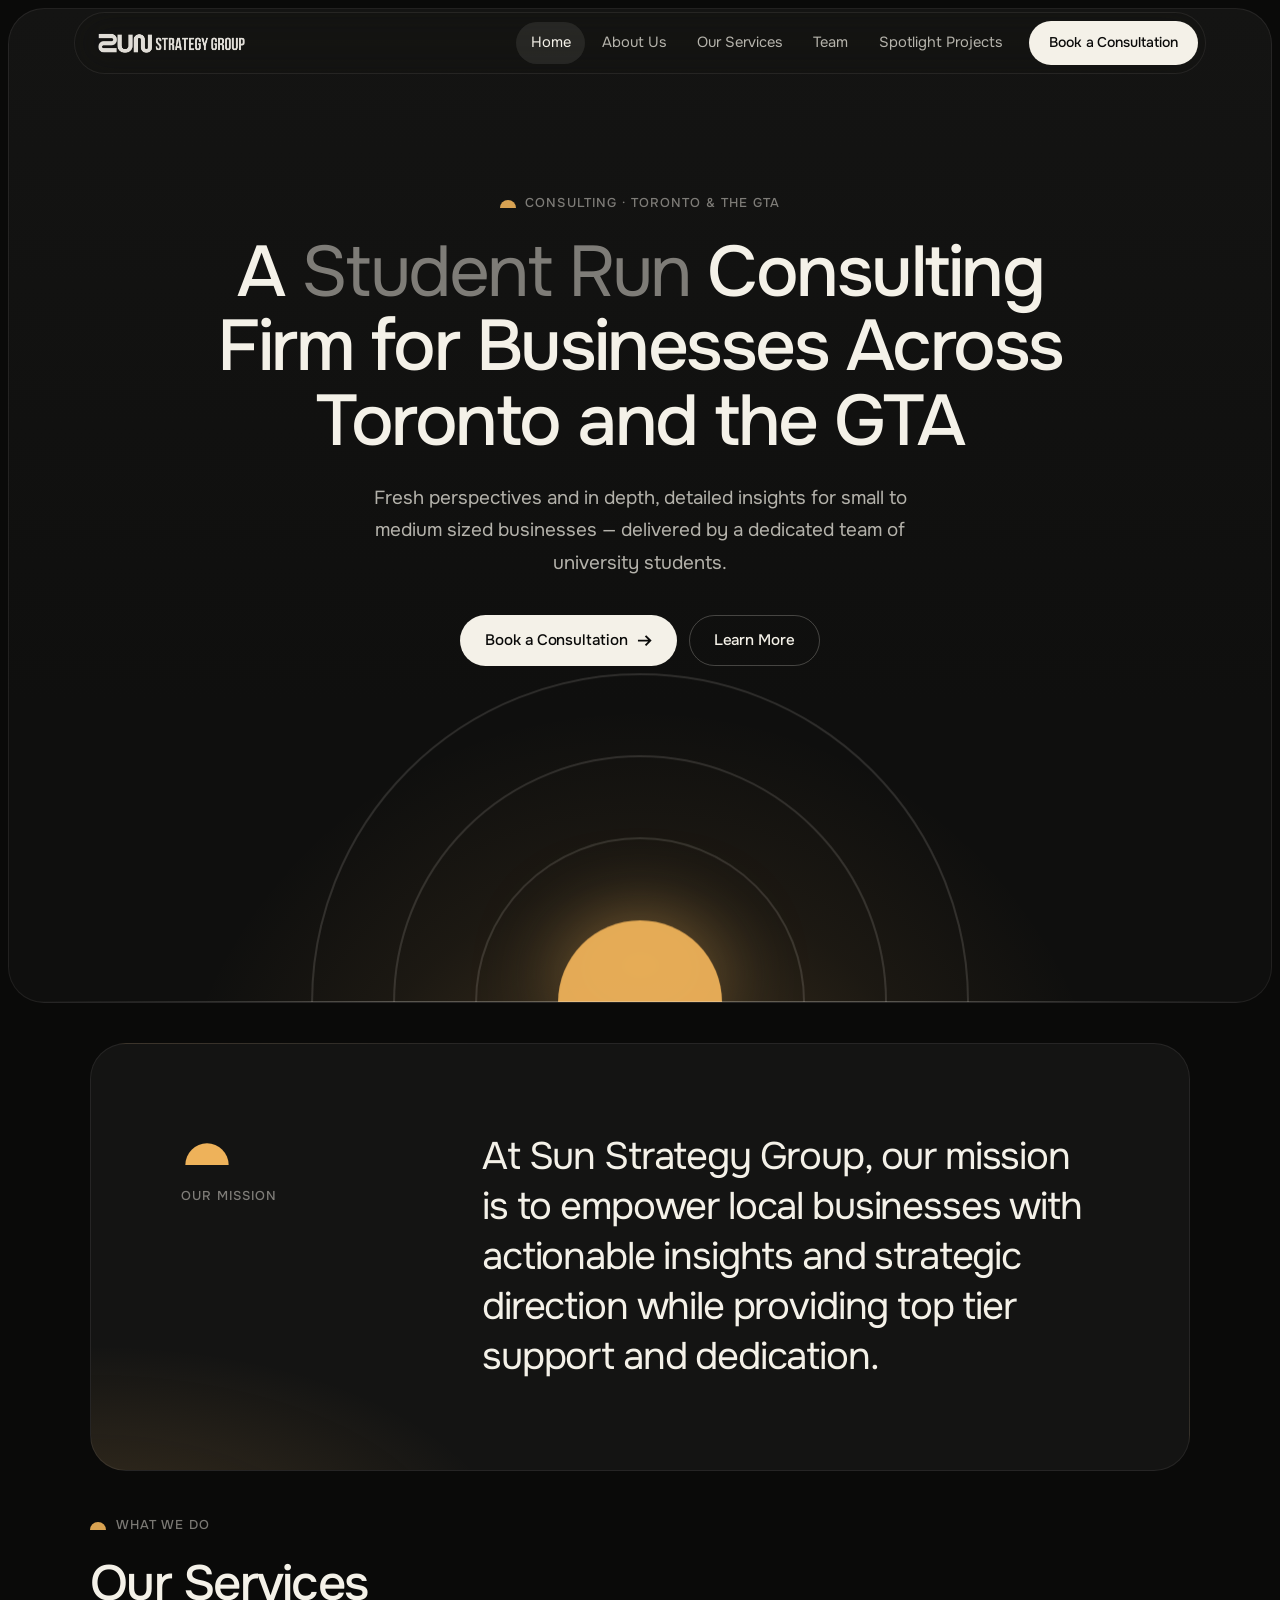
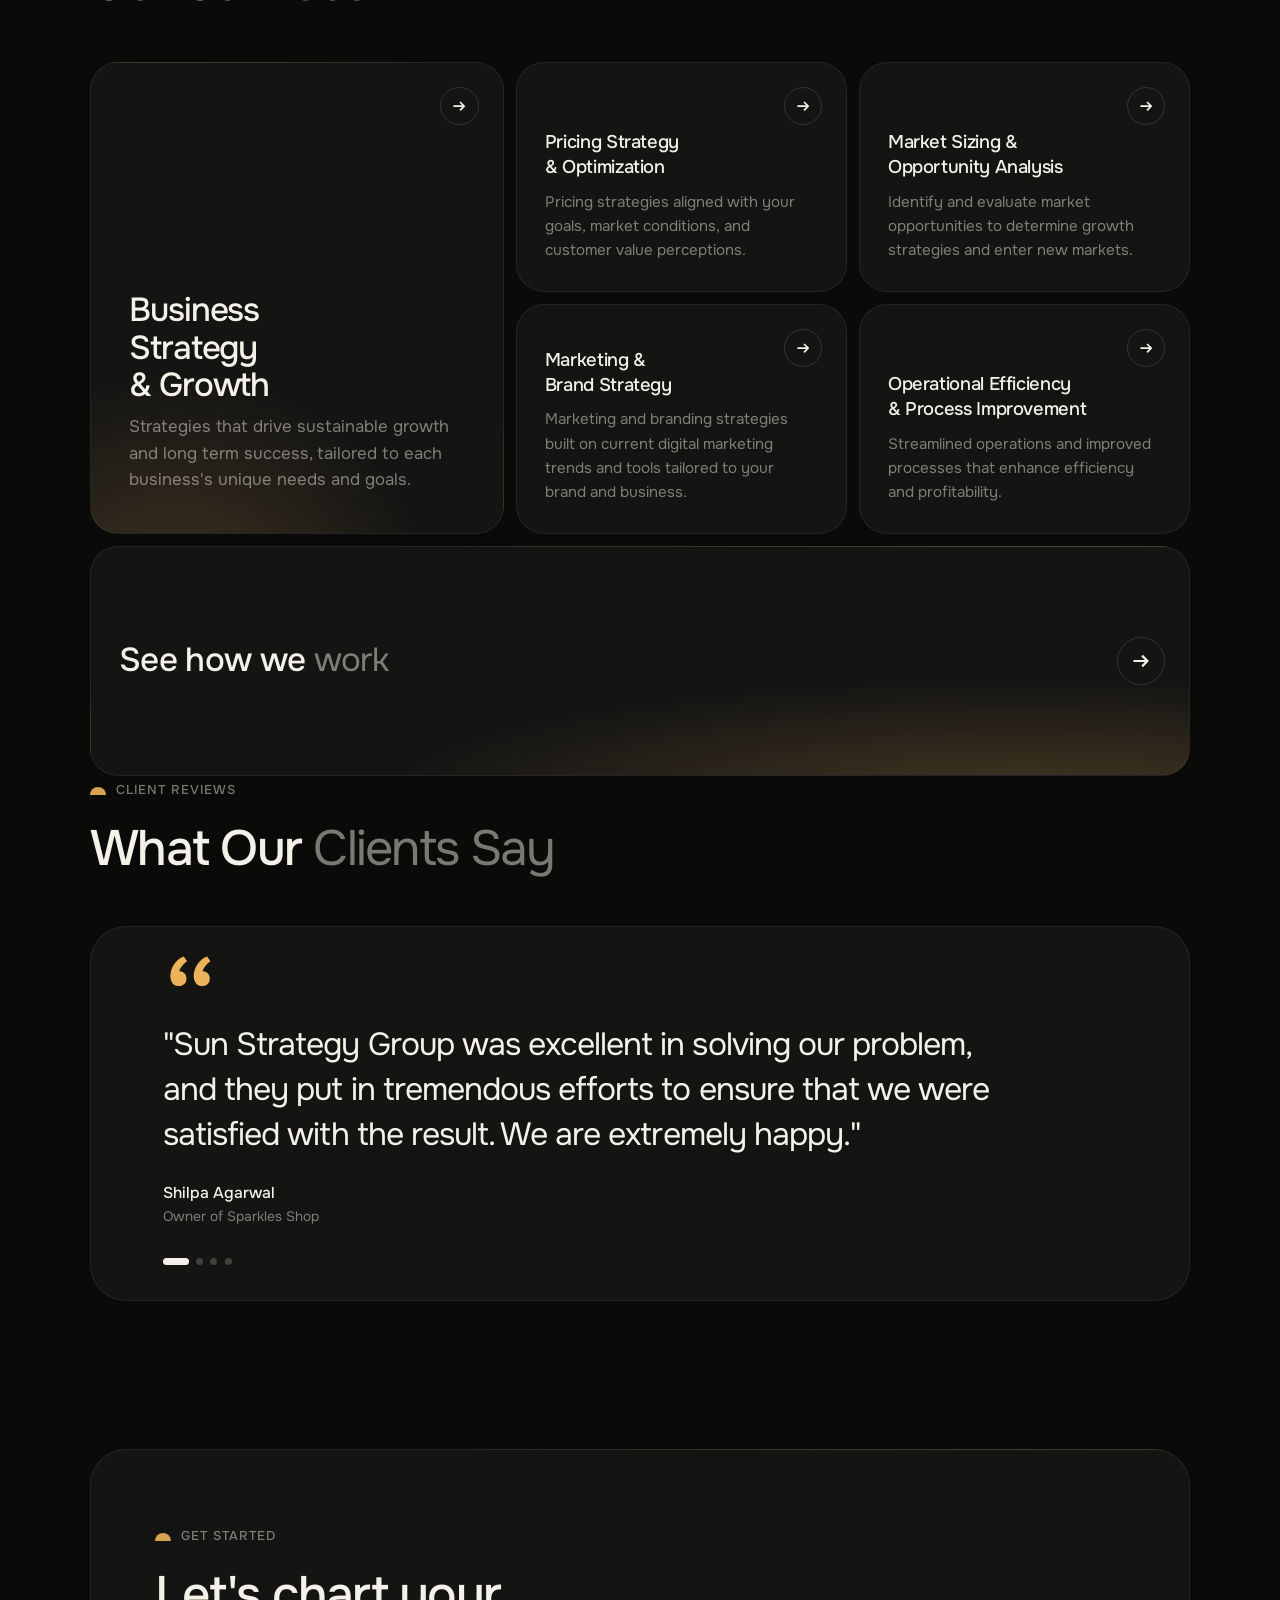
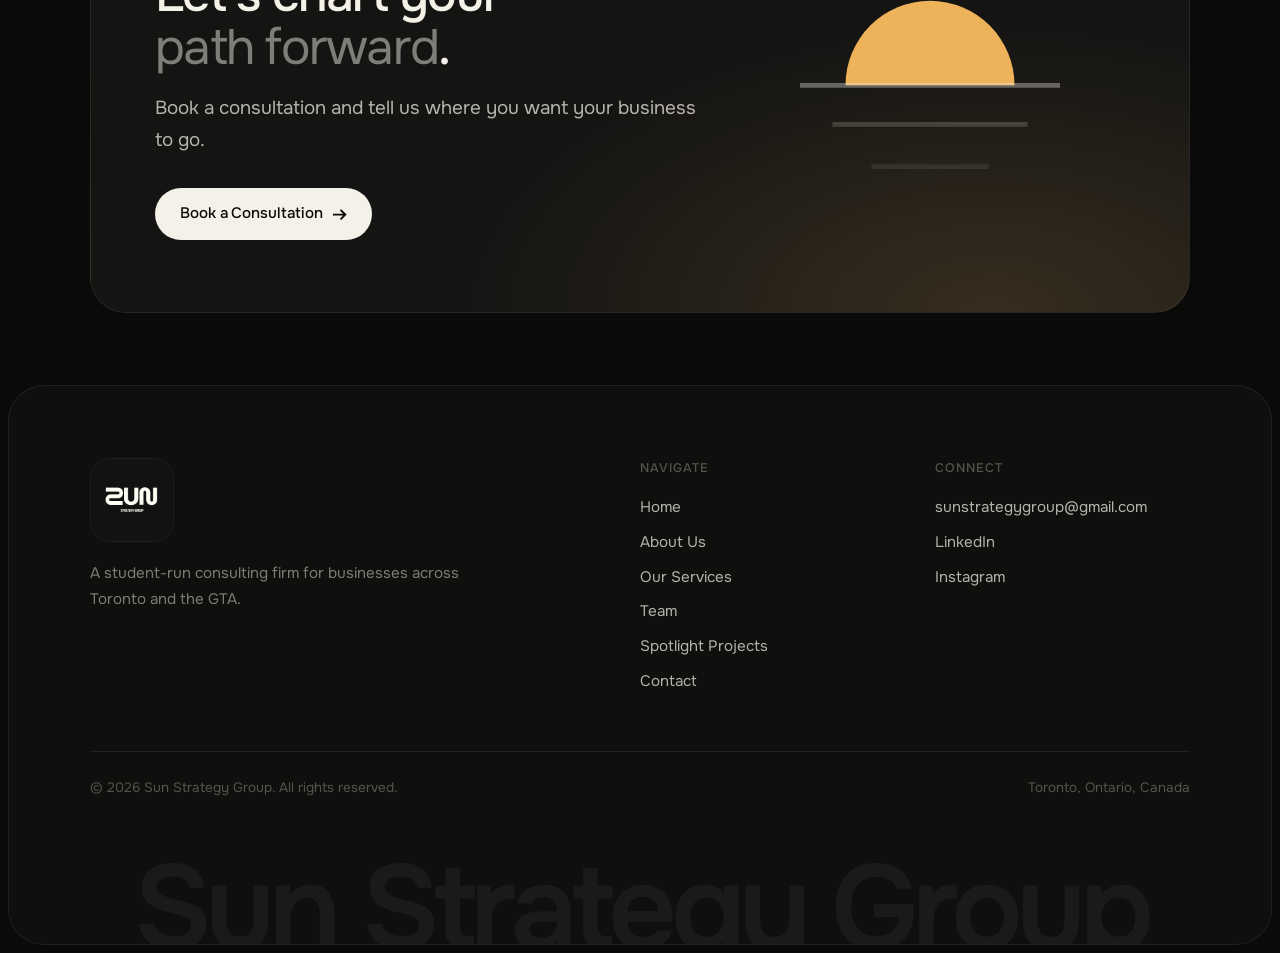
==== commit b8758992: "Removed Sahjin for the last time" ====
--- a/index.html
+++ b/index.html
@@ -76,7 +76,7 @@
     </section>
 
     <!-- Services preview -->
-    <section class="section" aria-labelledby="services-preview-title" style="padding-top: 0;">
+    <section class="section" aria-labelledby="services-preview-title" style="padding-block: 0;">
       <div class="container">
         <div class="section-head" data-reveal>
           <div>
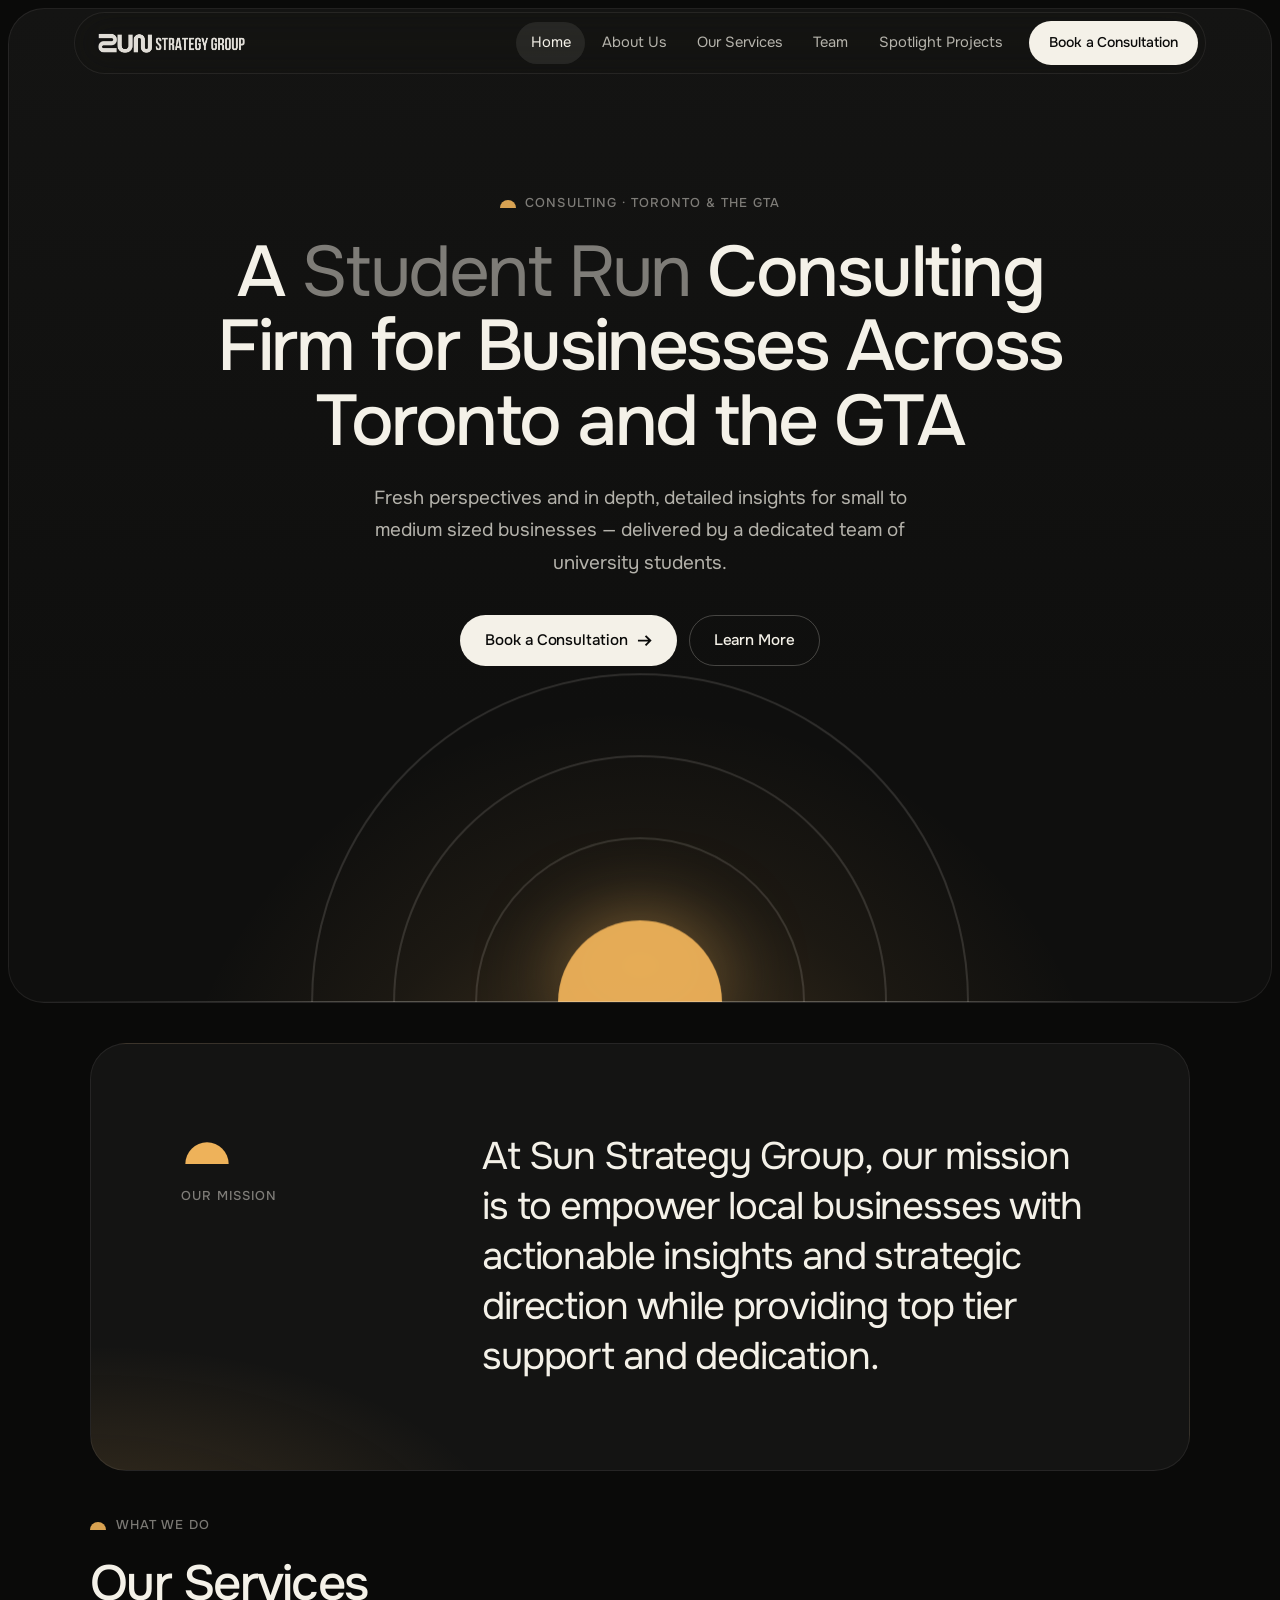
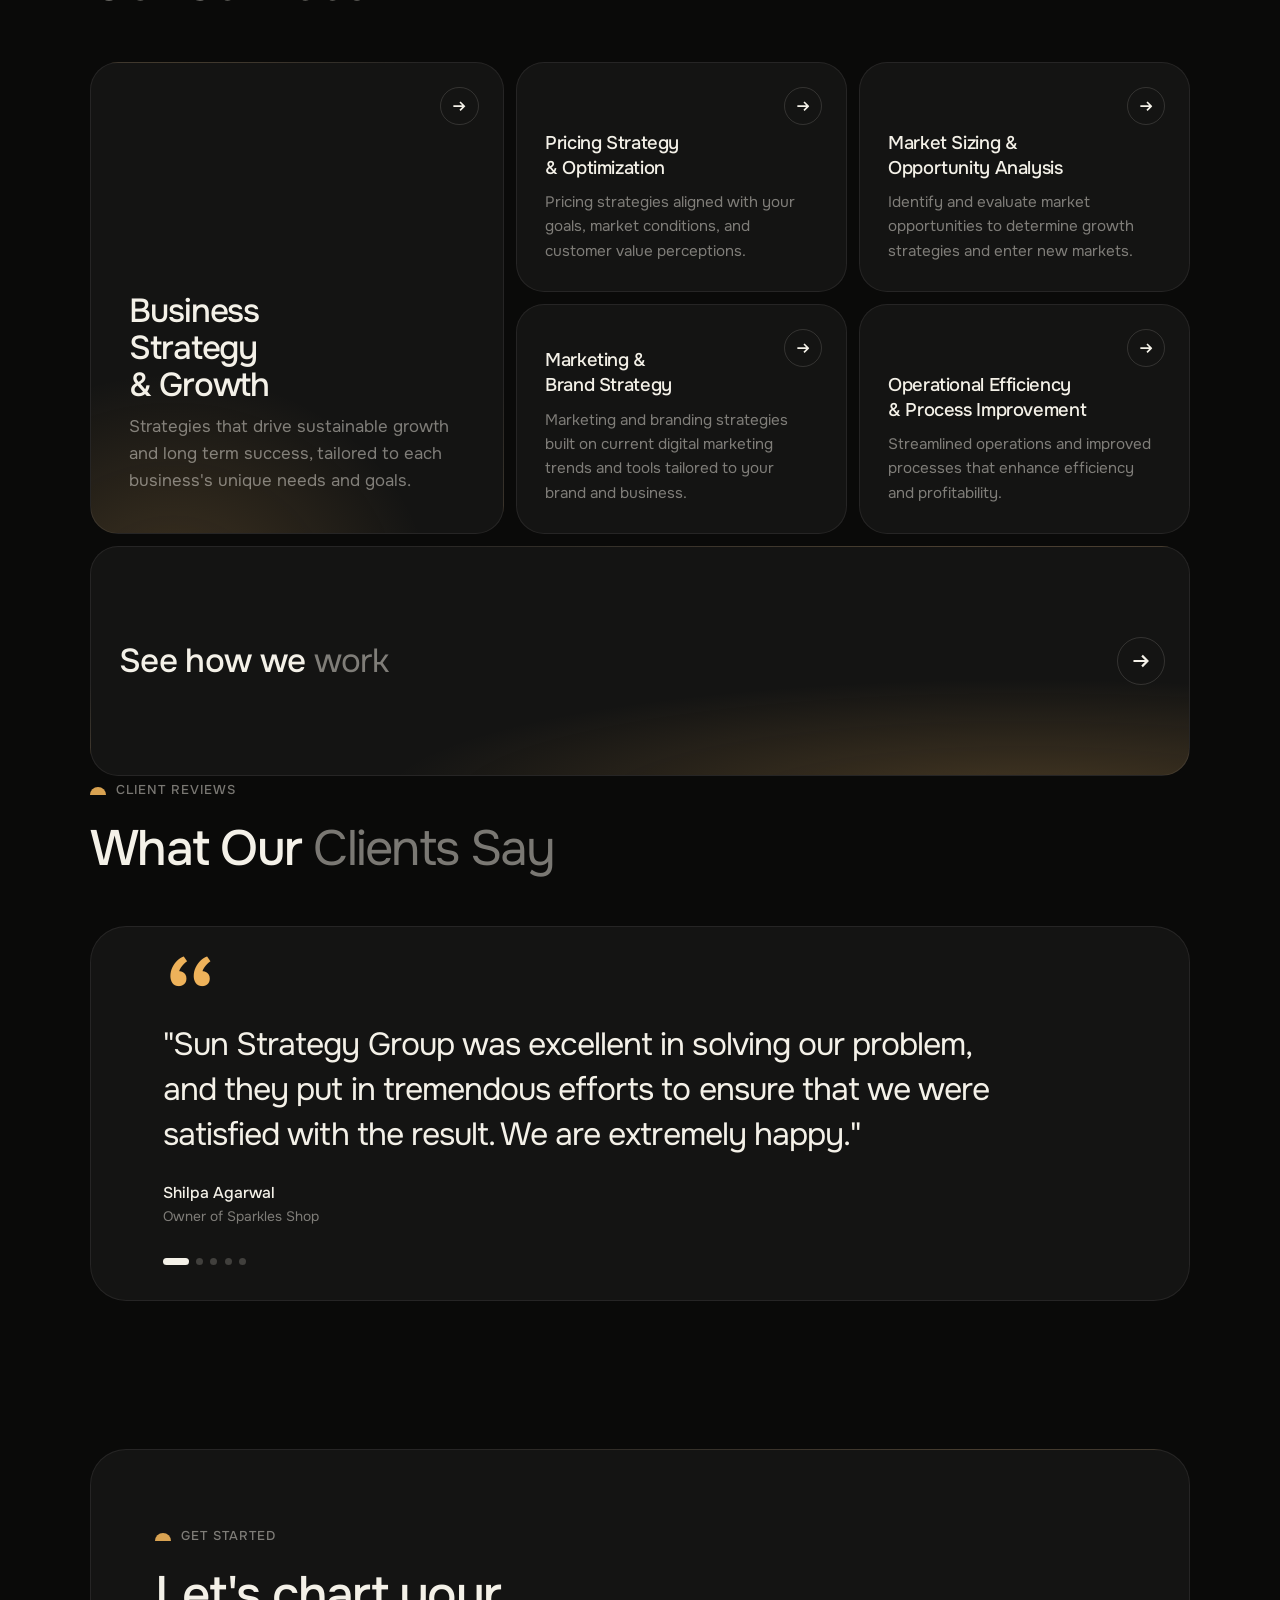
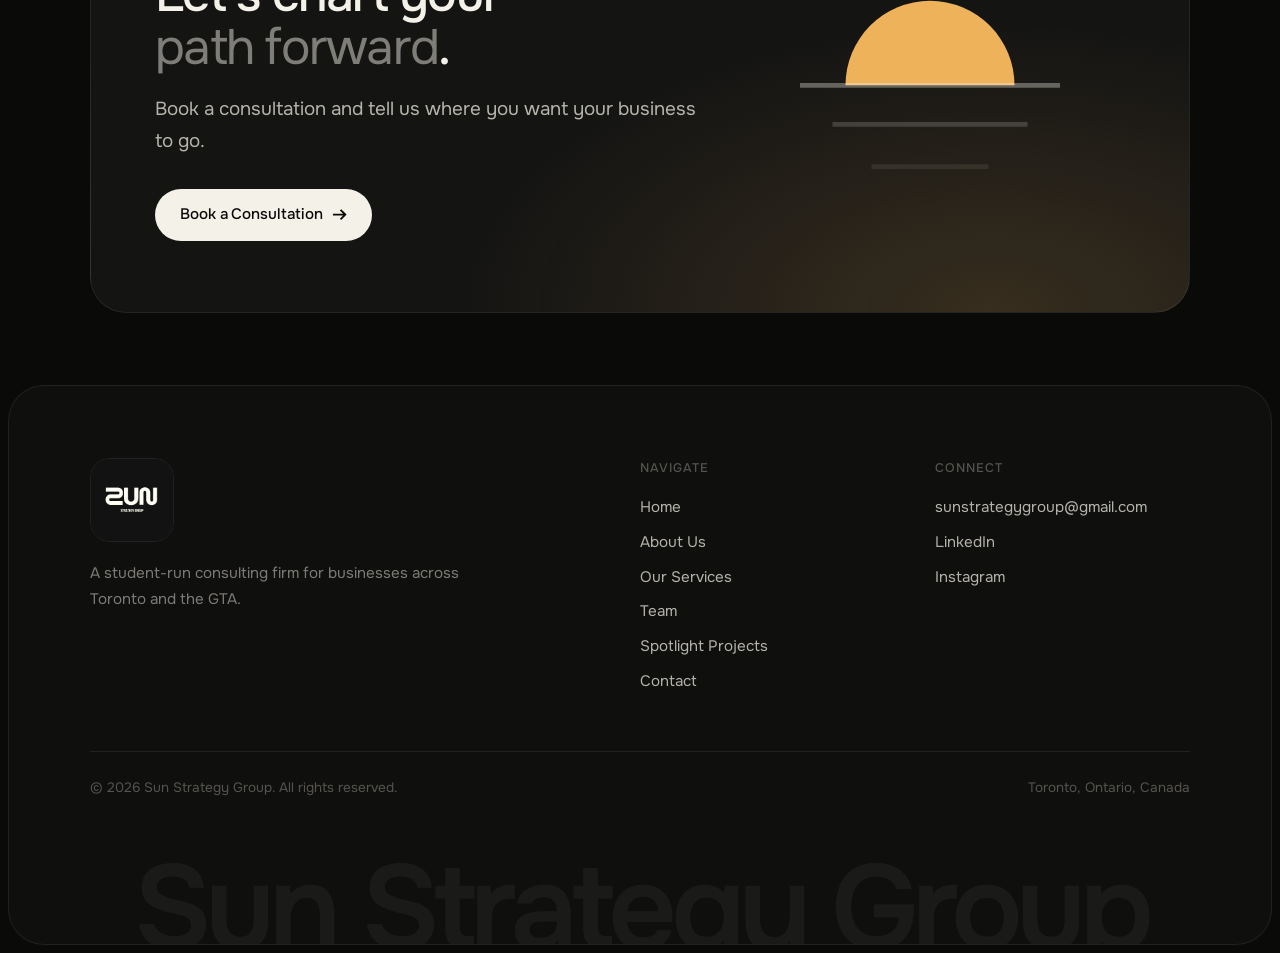
==== commit 35c602f2: "Added review to carousel" ====
--- a/index.html
+++ b/index.html
@@ -146,7 +146,6 @@
               </blockquote>
             </div>
 
-            
             <!-- Review 2 -->
             <div class="carousel-slide" data-index="1">
               <blockquote class="review-quote">
@@ -169,7 +168,6 @@
               </blockquote>
             </div>
 
-      
             <!-- Review 4 -->
             <div class="carousel-slide" data-index="3">
               <blockquote class="review-quote">
@@ -177,6 +175,17 @@
                 <cite class="review-author">
                   <strong>Kareem Alkhiami</strong>
                   <span class="author-title">Founder of drobe.</span>
+                </cite>
+              </blockquote>
+            </div>
+
+            <!-- Review 5 -->
+            <div class="carousel-slide" data-index="4">
+              <blockquote class="review-quote">
+                <p>"The Sun Strategy Group team did thorough research on our Odessa expansion project and presented it clearly, helping to give us a solid basis for the decision."</p>
+                <cite class="review-author">
+                  <strong>Matt Potwarka</strong>
+                  <span class="author-title">Owner of St. Lawrence Coffee Company</span>
                 </cite>
               </blockquote>
             </div>
@@ -189,6 +198,7 @@
             <button class="carousel-dot" aria-label="Go to review 2" data-slide="1"></button>
             <button class="carousel-dot" aria-label="Go to review 3" data-slide="2"></button>
             <button class="carousel-dot" aria-label="Go to review 4" data-slide="3"></button>
+            <button class="carousel-dot" aria-label="Go to review 5" data-slide="4"></button>
           </div>
         </div>
       </div>
--- a/css/styles.css
+++ b/css/styles.css
@@ -956,14 +956,13 @@
 /* scroll reveals (main.js adds .is-visible) */
 [data-reveal] {
   opacity: 0;
-  transform: translateY(44px) scale(0.97);
-  filter: blur(6px);
+  transform: translateY(44px);
+  will-change: transform, opacity;
   transition:
     opacity 1.1s var(--ease),
-    transform 1.1s var(--ease),
-    filter 1.1s var(--ease);
-}
-[data-reveal].is-visible { opacity: 1; transform: none; filter: none; }
+    transform 1.1s var(--ease);
+}
+[data-reveal].is-visible { opacity: 1; transform: none; }
 [data-reveal="2"] { transition-delay: 0.09s; }
 [data-reveal="3"] { transition-delay: 0.18s; }
 [data-reveal="4"] { transition-delay: 0.27s; }
@@ -977,7 +976,6 @@
 .client-project[data-reveal].is-visible {
   transition:
     opacity 1.1s var(--ease),
-    filter 1.1s var(--ease),
     transform var(--t-med) var(--ease),
     border-color var(--t-med) ease,
     background-color var(--t-med) ease,
@@ -1020,7 +1018,7 @@
   .page-head::after { animation: sunrise-corner 2.2s var(--ease) 0.3s both; }
 }
 
-@keyframes rise-strong { from { opacity: 0; transform: translateY(36px); filter: blur(8px); } to { opacity: 1; transform: none; filter: none; } }
+@keyframes rise-strong { from { opacity: 0; transform: translateY(36px); } to { opacity: 1; transform: none; } }
 @keyframes rise { from { opacity: 0; transform: translateY(16px); } to { opacity: 1; transform: none; } }
 @keyframes drop { from { opacity: 0; transform: translateY(-28px) scale(0.97); } to { opacity: 1; transform: none; } }
 @keyframes sunrise { from { opacity: 0; transform: translateY(160px); } to { opacity: 1; transform: none; } }
@@ -1066,37 +1064,48 @@
   .nav-toggle { display: block; }
   .header-inner { padding-left: 1.1rem; }
   .site-nav {
-    position: fixed; inset: 8px; z-index: 65;
-    flex-direction: column; align-items: stretch; justify-content: center;
-    gap: 0.25rem;
-    padding: 5rem 1.25rem 1.25rem;
+    position: fixed;
+    top: 80px; left: 8px; right: 8px;
+    z-index: 65;
+    flex-direction: column; align-items: stretch; justify-content: flex-start;
+    gap: 0.2rem;
+    padding: 1rem 0.75rem 1.25rem;
     border: 1px solid var(--line-2);
     border-radius: var(--r-xl);
     background:
-      radial-gradient(480px 300px at 50% 115%, var(--sun-faint), transparent 70%),
+      radial-gradient(500px 280px at 50% 0%, var(--sun-faint), transparent 70%),
       var(--bg-2);
-    box-shadow: 0 30px 80px -20px #000;
+    box-shadow: 0 24px 60px -16px #000;
     visibility: hidden; opacity: 0;
-    transform: scale(0.985);
-    transition: opacity 0.35s var(--ease), transform var(--t-med) var(--ease), visibility 0.35s;
+    transform: translateY(-8px) scale(0.98);
+    transform-origin: top center;
+    transition: opacity 0.3s var(--ease), transform 0.3s var(--ease), visibility 0.3s;
   }
   .nav-open .site-nav { visibility: visible; opacity: 1; transform: none; }
   .nav-open { overflow: hidden; }
   .site-nav a:not(.btn) {
-    padding: 0.85rem 1.15rem;
+    padding: 0.85rem 1rem;
     border-radius: var(--r-md);
-    font-size: clamp(1.4rem, 6vw, 1.85rem); font-weight: 400; letter-spacing: -0.03em;
-    color: var(--cream);
-    opacity: 0; transform: translateY(12px);
-    transition: opacity var(--t-med) var(--ease), transform var(--t-med) var(--ease), background-color var(--t-fast);
+    font-size: 1.1rem; font-weight: 400; letter-spacing: -0.01em;
+    color: var(--cream-2);
+    opacity: 0; transform: translateY(8px);
+    transition: opacity var(--t-med) var(--ease), transform var(--t-med) var(--ease), background-color var(--t-fast), color var(--t-fast);
   }
+  .site-nav a:not(.btn):hover { color: var(--cream); background: rgba(244,241,232,0.06); }
   .nav-open .site-nav a:not(.btn) { opacity: 1; transform: none; }
-  .nav-open .site-nav a:nth-child(1) { transition-delay: 0.05s; }
-  .nav-open .site-nav a:nth-child(2) { transition-delay: 0.09s; }
-  .nav-open .site-nav a:nth-child(3) { transition-delay: 0.13s; }
-  .nav-open .site-nav a:nth-child(4) { transition-delay: 0.17s; }
-  .nav-open .site-nav a:nth-child(5) { transition-delay: 0.21s; }
-  .site-nav .btn { margin: 1rem 0 0; min-height: 3.3rem; font-size: 1rem; }
+  .nav-open .site-nav a:nth-child(1) { transition-delay: 0.04s; }
+  .nav-open .site-nav a:nth-child(2) { transition-delay: 0.08s; }
+  .nav-open .site-nav a:nth-child(3) { transition-delay: 0.12s; }
+  .nav-open .site-nav a:nth-child(4) { transition-delay: 0.16s; }
+  .nav-open .site-nav a:nth-child(5) { transition-delay: 0.20s; }
+  .nav-open .site-nav a:nth-child(6) { transition-delay: 0.24s; }
+  .site-nav .btn {
+    margin: 0.5rem 0 0; width: 100%;
+    min-height: 3rem; font-size: 0.95rem;
+    opacity: 0; transform: translateY(8px);
+    transition: opacity var(--t-med) var(--ease), transform var(--t-med) var(--ease);
+  }
+  .nav-open .site-nav .btn { opacity: 1; transform: none; }
 
   .split-row, .contact-layout, .client-project { grid-template-columns: minmax(0, 1fr); }
   .client-meta { position: static; min-height: 170px; }
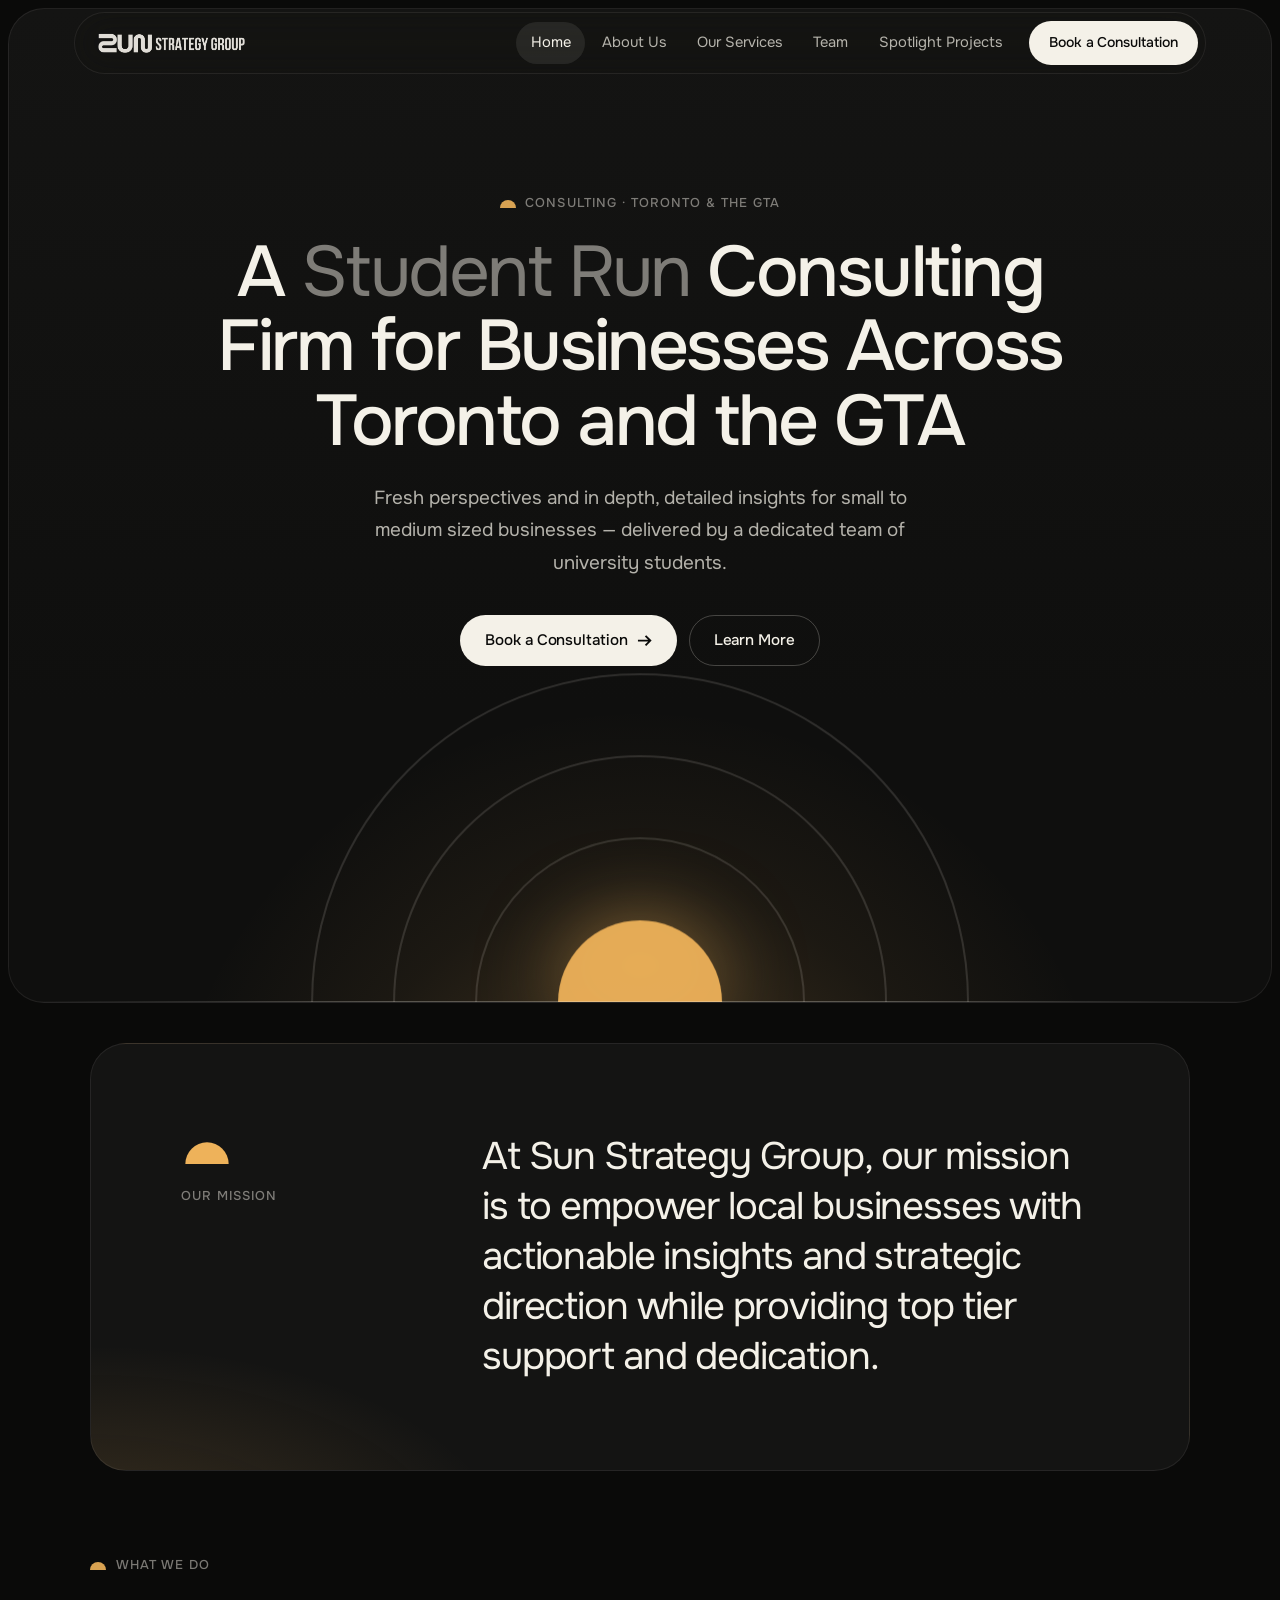
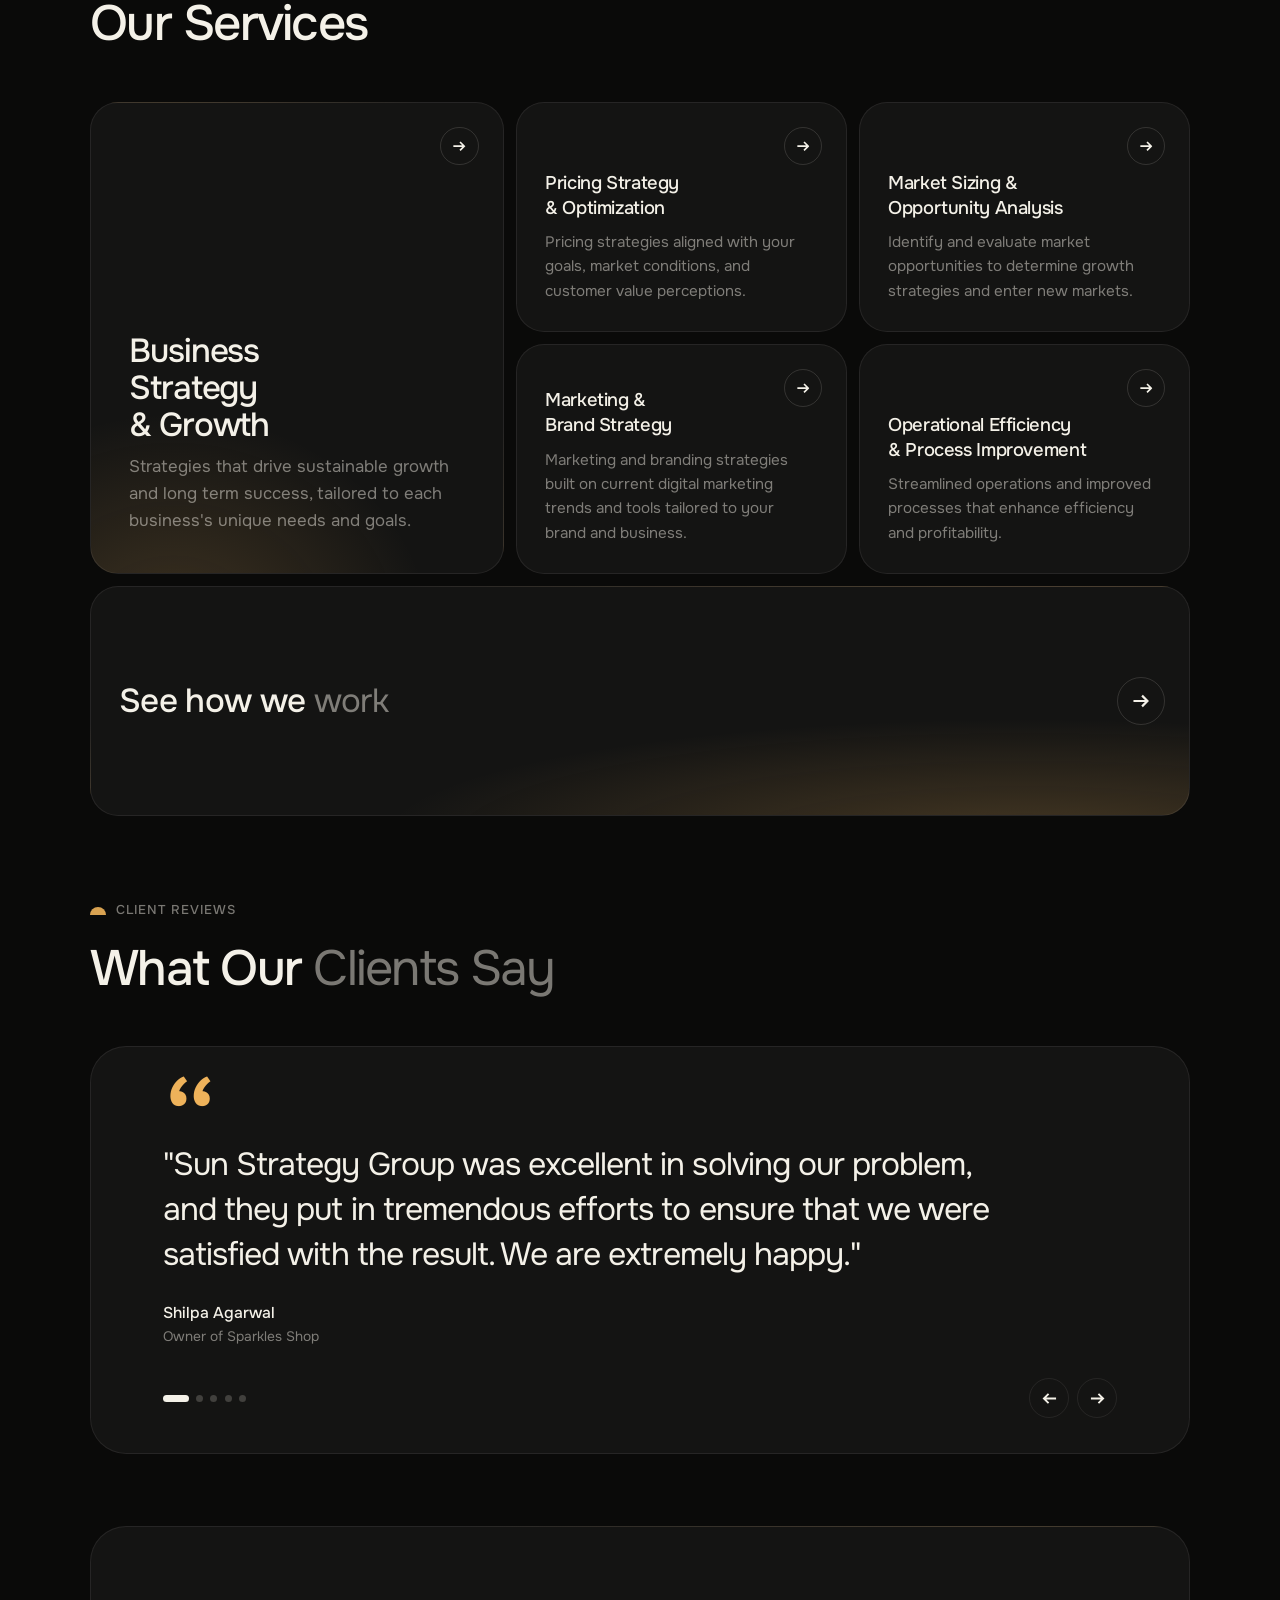
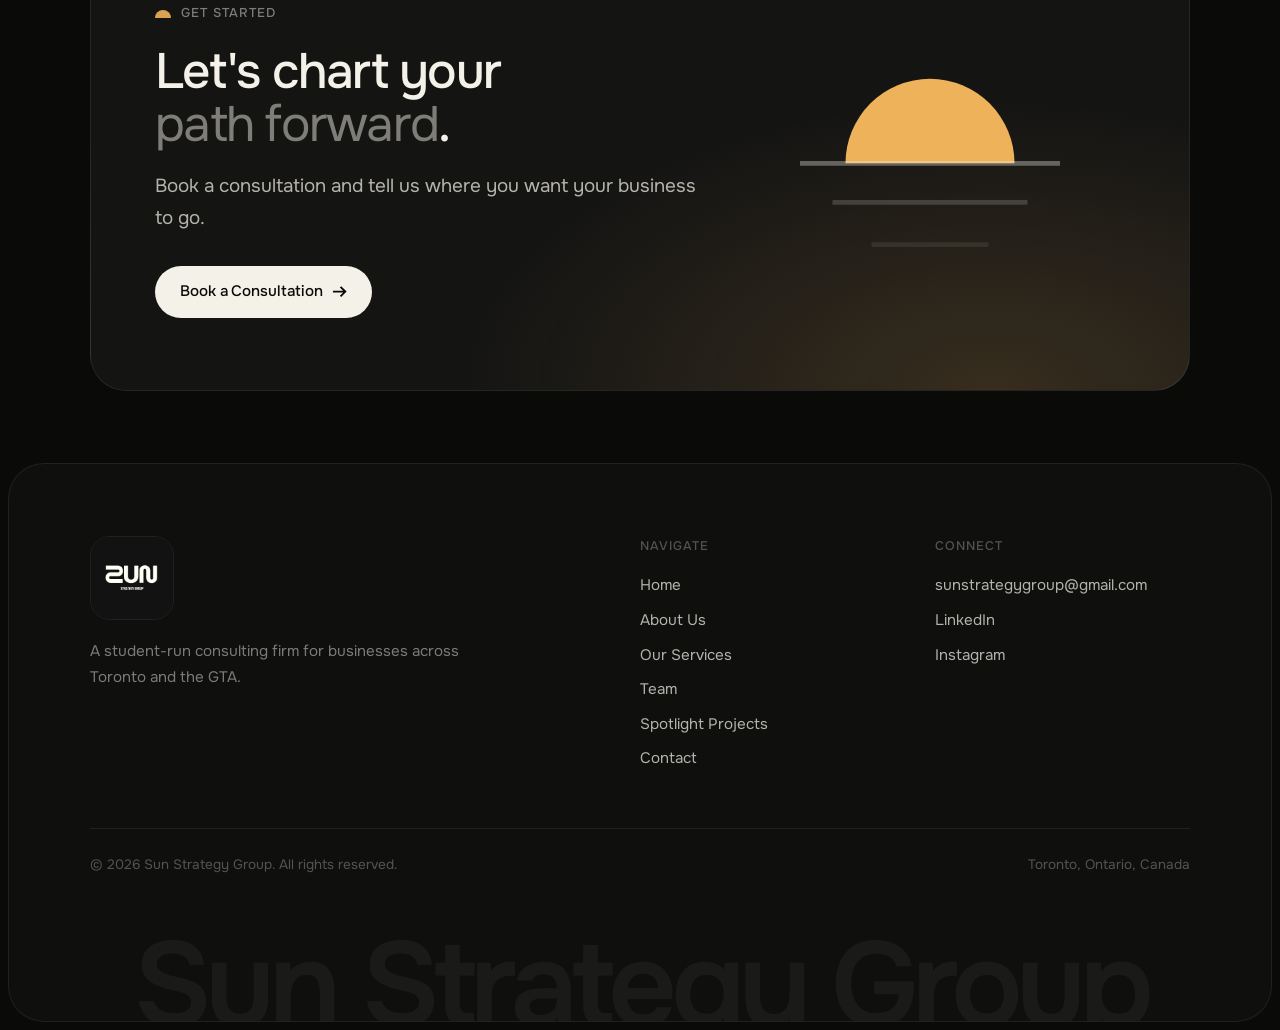
==== commit 4f66dbd8: "Spacing changes" ====
--- a/index.html
+++ b/index.html
@@ -76,7 +76,7 @@
     </section>
 
     <!-- Services preview -->
-    <section class="section" aria-labelledby="services-preview-title" style="padding-block: 0;">
+    <section class="section home-band" aria-labelledby="services-preview-title">
       <div class="container">
         <div class="section-head" data-reveal>
           <div>
@@ -124,15 +124,15 @@
     </section>
 
     <!-- Reviews Carousel -->
-    <section class="reviews-section" aria-labelledby="reviews-title" style="padding-top: 0;">
+    <section class="reviews-section home-band" aria-labelledby="reviews-title">
       <div class="container">
         <div class="section-head" data-reveal>
           <div>
-            <p class="eyebrow">Client Reviews </p>
+            <p class="eyebrow">Client Reviews</p>
             <h2 class="display-l" id="reviews-title">What Our <em>Clients Say</em></h2>
           </div>
         </div>
-        
+
         <div class="carousel-container" data-reveal>
           <div class="carousel-viewport" id="reviews-carousel">
             <!-- Review 1 -->
@@ -189,16 +189,27 @@
                 </cite>
               </blockquote>
             </div>
-
-          </div>
-          
-          <!-- Carousel dots -->
-          <div class="carousel-dots" id="reviews-dots" aria-label="Review pagination">
-            <button class="carousel-dot is-active" aria-label="Go to review 1" data-slide="0"></button>
-            <button class="carousel-dot" aria-label="Go to review 2" data-slide="1"></button>
-            <button class="carousel-dot" aria-label="Go to review 3" data-slide="2"></button>
-            <button class="carousel-dot" aria-label="Go to review 4" data-slide="3"></button>
-            <button class="carousel-dot" aria-label="Go to review 5" data-slide="4"></button>
+          </div>
+
+          <div class="carousel-controls">
+            <!-- Carousel dots -->
+            <div class="carousel-dots" id="reviews-dots" aria-label="Review pagination">
+              <button class="carousel-dot is-active" aria-label="Go to review 1" data-slide="0"></button>
+              <button class="carousel-dot" aria-label="Go to review 2" data-slide="1"></button>
+              <button class="carousel-dot" aria-label="Go to review 3" data-slide="2"></button>
+              <button class="carousel-dot" aria-label="Go to review 4" data-slide="3"></button>
+              <button class="carousel-dot" aria-label="Go to review 5" data-slide="4"></button>
+            </div>
+
+            <!-- Carousel arrows -->
+            <div class="carousel-arrows">
+              <button class="carousel-arrow carousel-arrow--prev" id="reviews-prev" aria-label="Previous review">
+                <svg viewBox="0 0 16 16" aria-hidden="true" fill="none" stroke="currentColor" stroke-width="2"><path d="M1 8h13M9 3l5 5-5 5"/></svg>
+              </button>
+              <button class="carousel-arrow" id="reviews-next" aria-label="Next review">
+                <svg viewBox="0 0 16 16" aria-hidden="true" fill="none" stroke="currentColor" stroke-width="2"><path d="M1 8h13M9 3l5 5-5 5"/></svg>
+              </button>
+            </div>
           </div>
         </div>
       </div>
@@ -218,7 +229,7 @@
             </a>
           </div>
         </div>
-        
+
         <svg class="cta-sun" data-reveal viewBox="0 0 240 240" xmlns="http://www.w3.org/2000/svg" role="img" aria-label="Abstract horizon sun icon">
           <g transform="translate(120,100) scale(3)">
             <path d="M -26 8 A 26 26 0 0 1 26 8 Z" fill="#E3A83C"/>
@@ -227,7 +238,6 @@
             <line x1="-18" y1="33" x2="18" y2="33" stroke="#E3A83C" stroke-width="1.5" opacity="0.25"/>
           </g>
         </svg>
-
       </div>
     </section>
 
--- a/css/styles.css
+++ b/css/styles.css
@@ -357,6 +357,8 @@
 
 /* mission */
 .mission-band { padding-block: clamp(1.5rem, 4vw, 2.5rem); background: none; }
+/* home sections share the mission band's rhythm so every gap matches */
+section.home-band { padding-block: clamp(1.5rem, 4vw, 2.5rem); }
 .mission-band blockquote {
   position: relative; overflow: hidden;
   padding: clamp(2.5rem, 7vw, 5.5rem) clamp(1.5rem, 7vw, 6rem);
@@ -679,7 +681,23 @@
 }
 .review-author strong { font-weight: 500; }
 .author-title { font-size: 0.86rem; font-weight: 400; color: var(--cream-3); }
-.carousel-dots { display: flex; justify-content: center; gap: 0.45rem; margin-top: 2rem; }
+.carousel-controls { display: flex; align-items: center; justify-content: center; gap: 1rem; margin-top: 2rem; }
+.carousel-dots { display: flex; justify-content: center; gap: 0.45rem; }
+.carousel-arrows { display: flex; gap: 0.5rem; }
+.carousel-arrow {
+  display: inline-flex; align-items: center; justify-content: center;
+  width: 40px; height: 40px; padding: 0;
+  border: 1px solid var(--line); border-radius: var(--pill);
+  background: transparent; color: var(--cream);
+  cursor: pointer;
+  transition: border-color var(--t-fast), color var(--t-fast), background-color var(--t-fast);
+}
+.carousel-arrow svg { width: 15px; height: 15px; }
+.carousel-arrow--prev svg { transform: scaleX(-1); }
+.carousel-arrow:hover { border-color: var(--sun); color: var(--sun); }
+.carousel-arrow:focus-visible { outline: 2px solid var(--sun); outline-offset: 2px; }
+/* touch devices swipe, so arrows are desktop-only */
+@media (hover: none) { .carousel-arrows { display: none; } }
 .carousel-dot {
   width: 7px; height: 7px; padding: 0;
   border: 0; border-radius: var(--pill);
@@ -920,7 +938,8 @@
 .carousel-slide { align-items: flex-start; text-align: left; padding-inline: clamp(1.5rem, 6vw, 4.5rem); }
 .review-quote { max-width: 52rem; font-size: clamp(1.3rem, 2.5vw, 2rem); line-height: 1.4; letter-spacing: -0.03em; }
 .review-author { align-items: flex-start; }
-.carousel-dots { justify-content: flex-start; padding-inline: clamp(1.5rem, 6vw, 4.5rem); }
+.carousel-controls { justify-content: space-between; padding-inline: clamp(1.5rem, 6vw, 4.5rem); }
+.carousel-dots { justify-content: flex-start; }
 
 /* inner page heads: a sun rising in the corner */
 .page-head {
